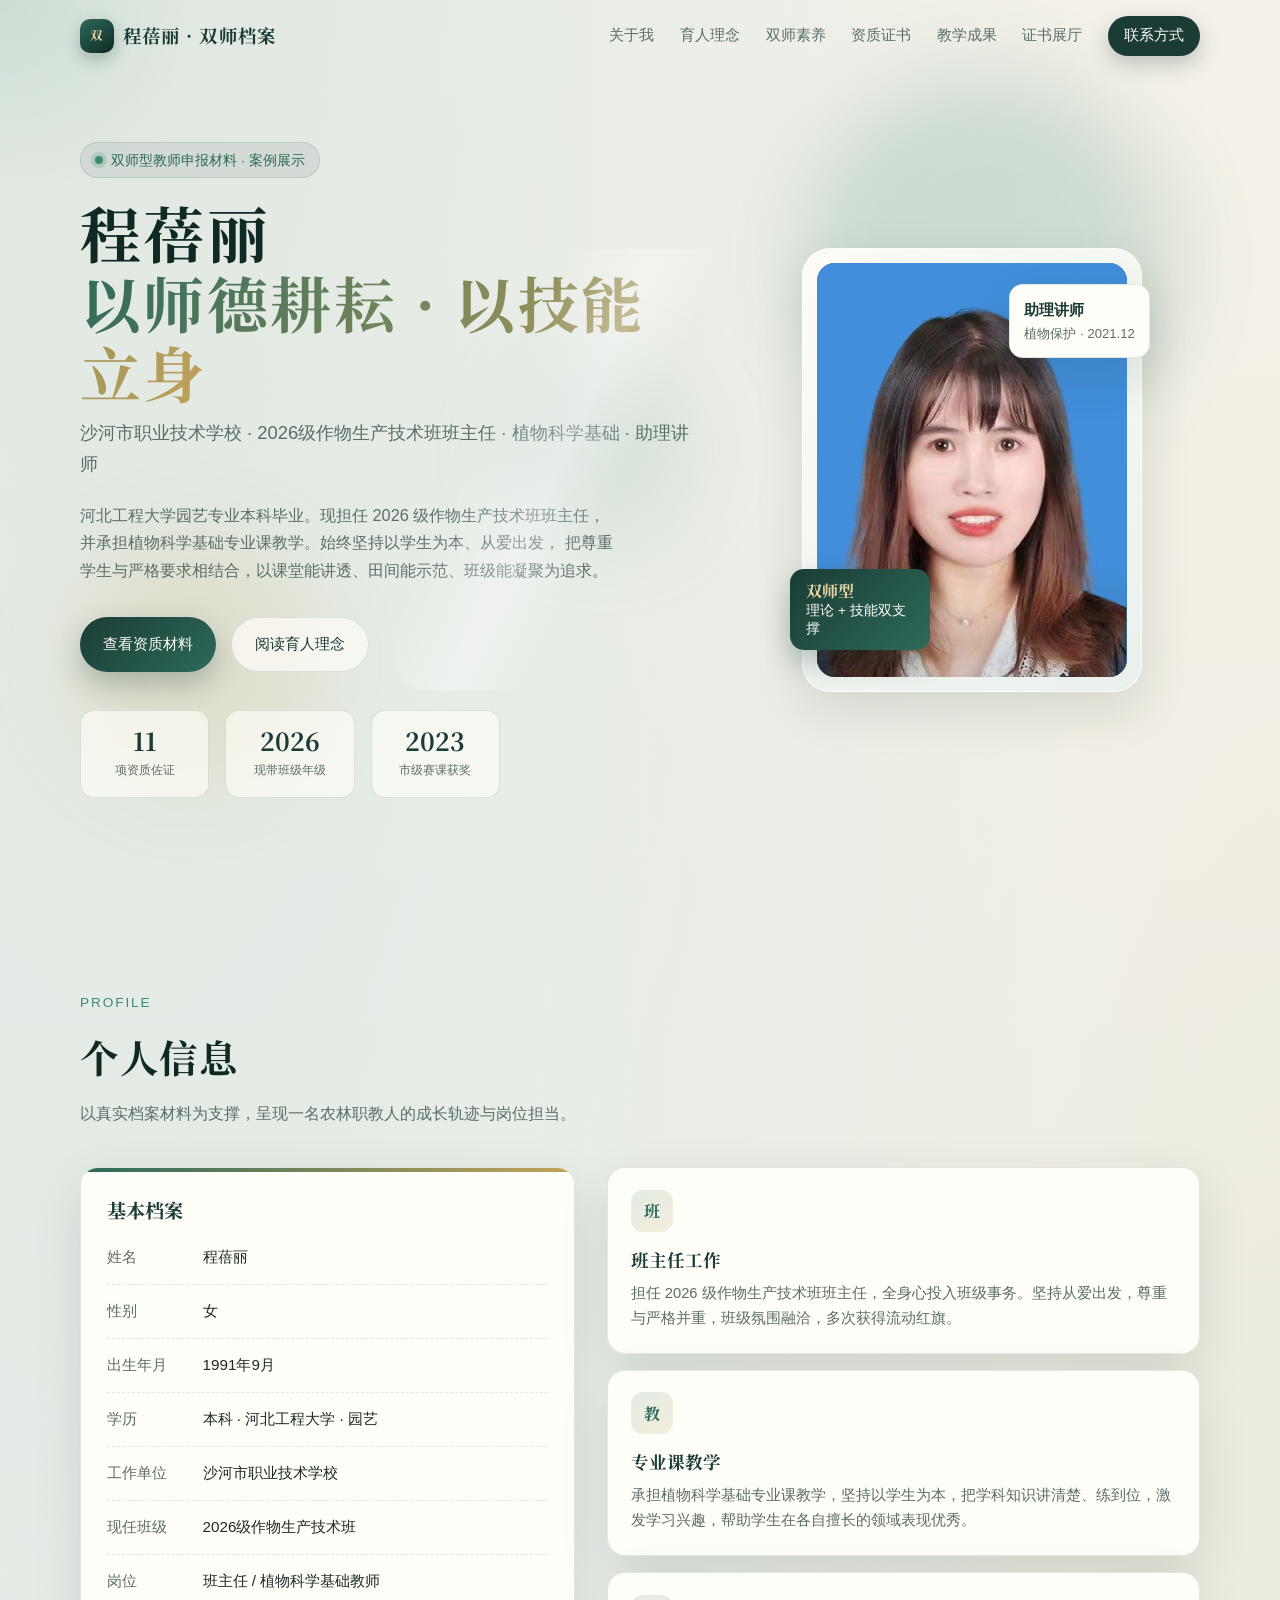
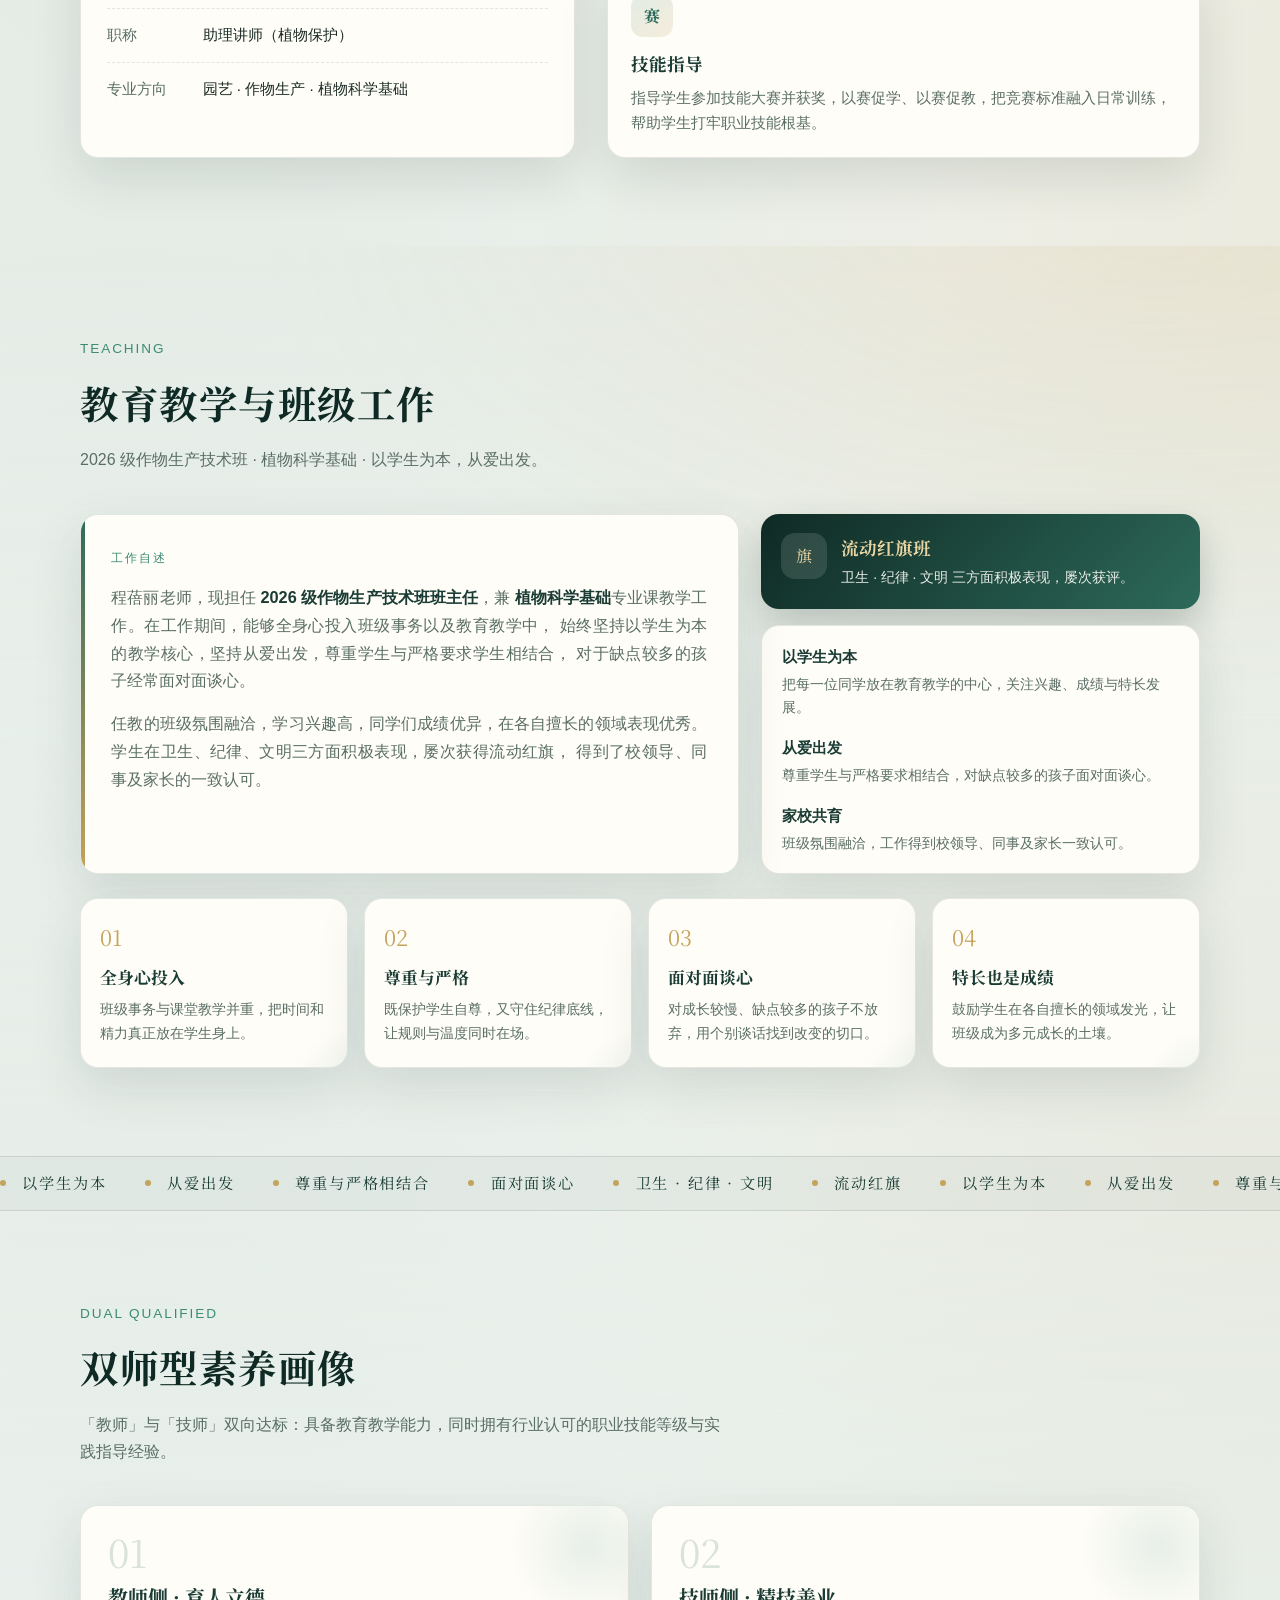
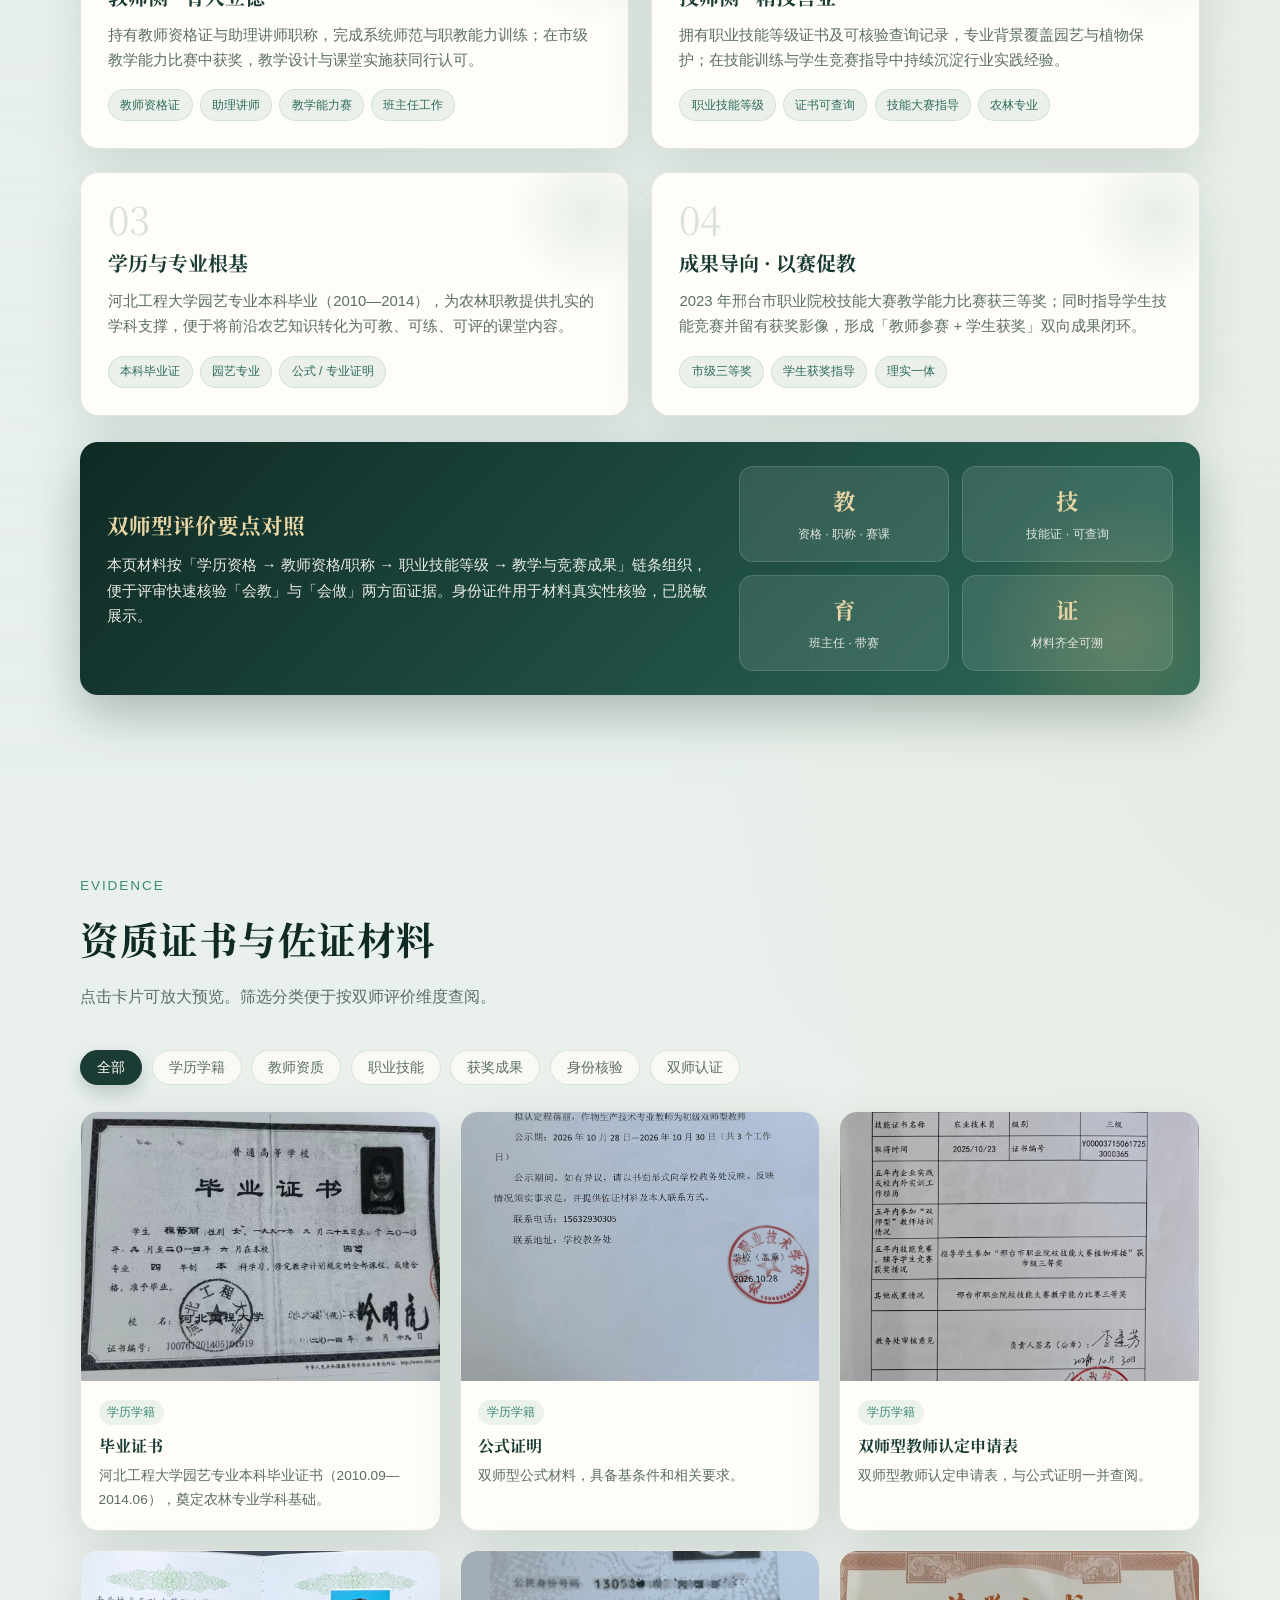
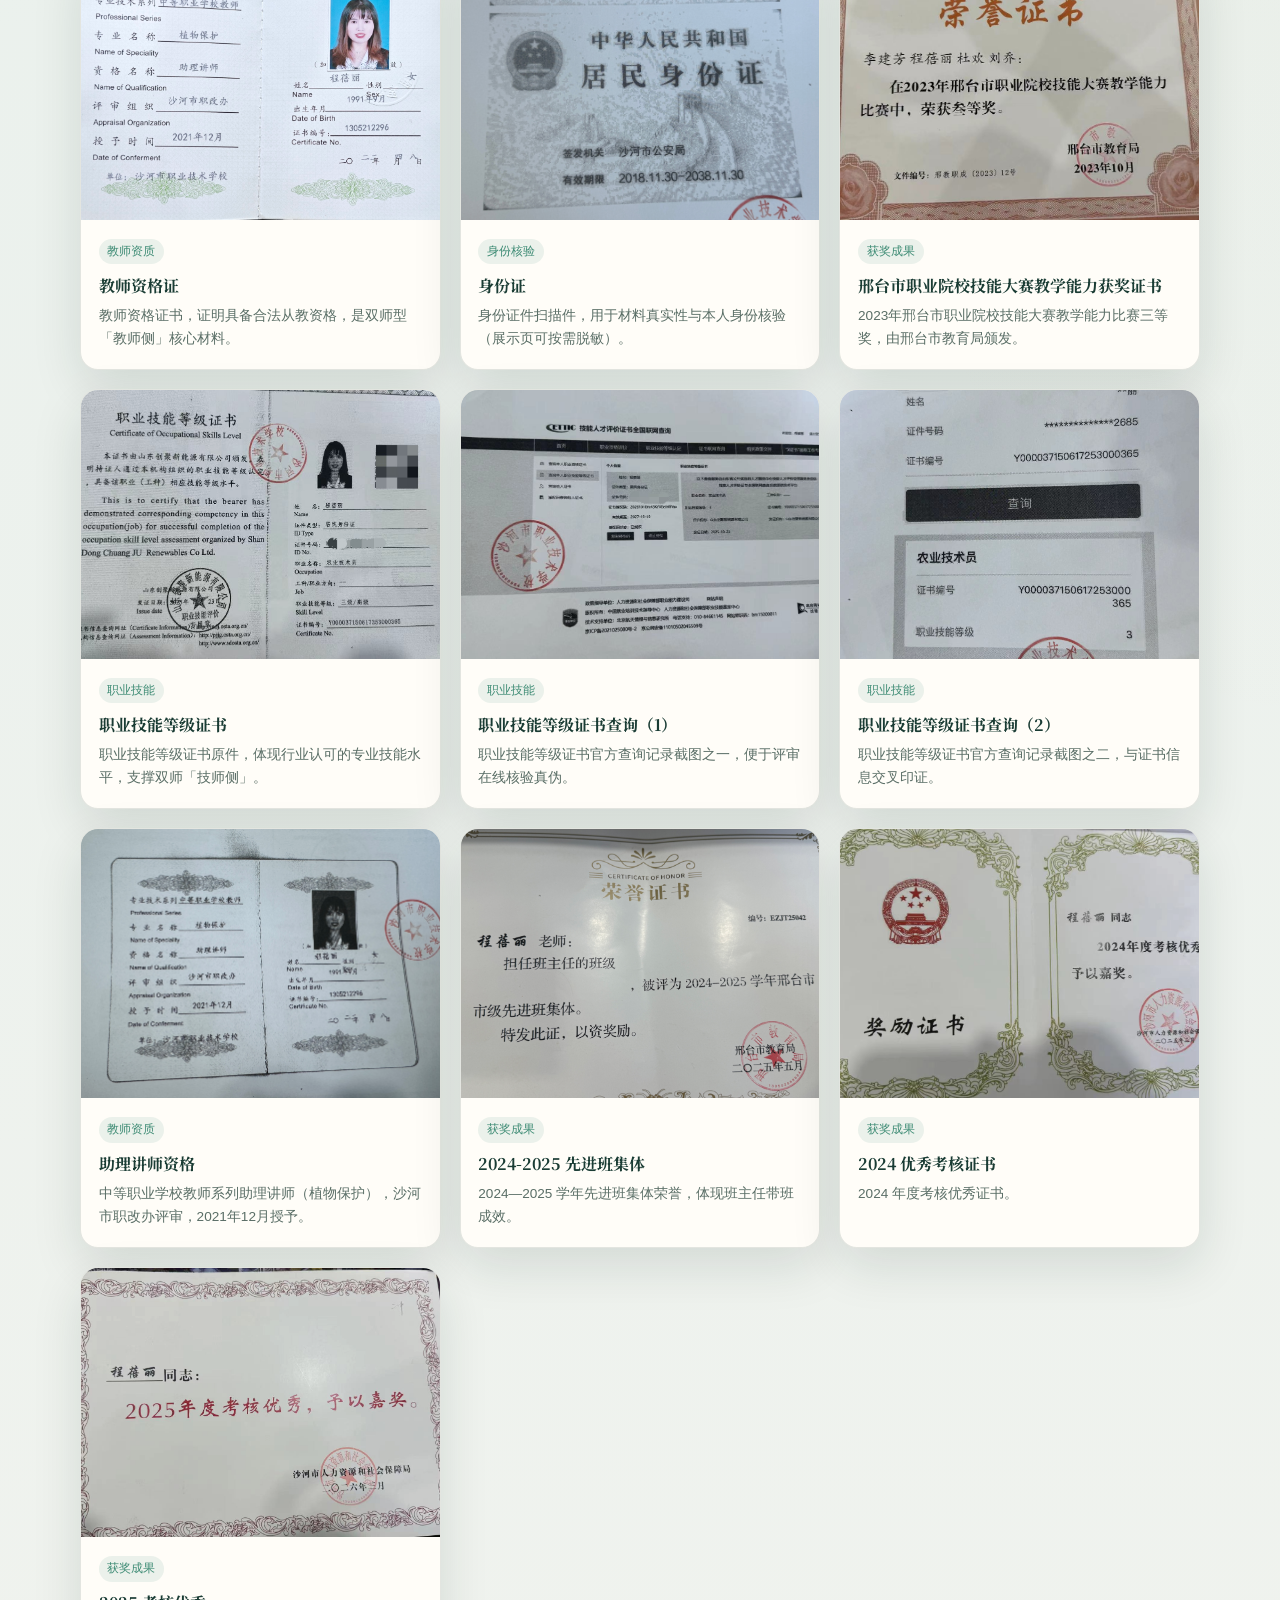
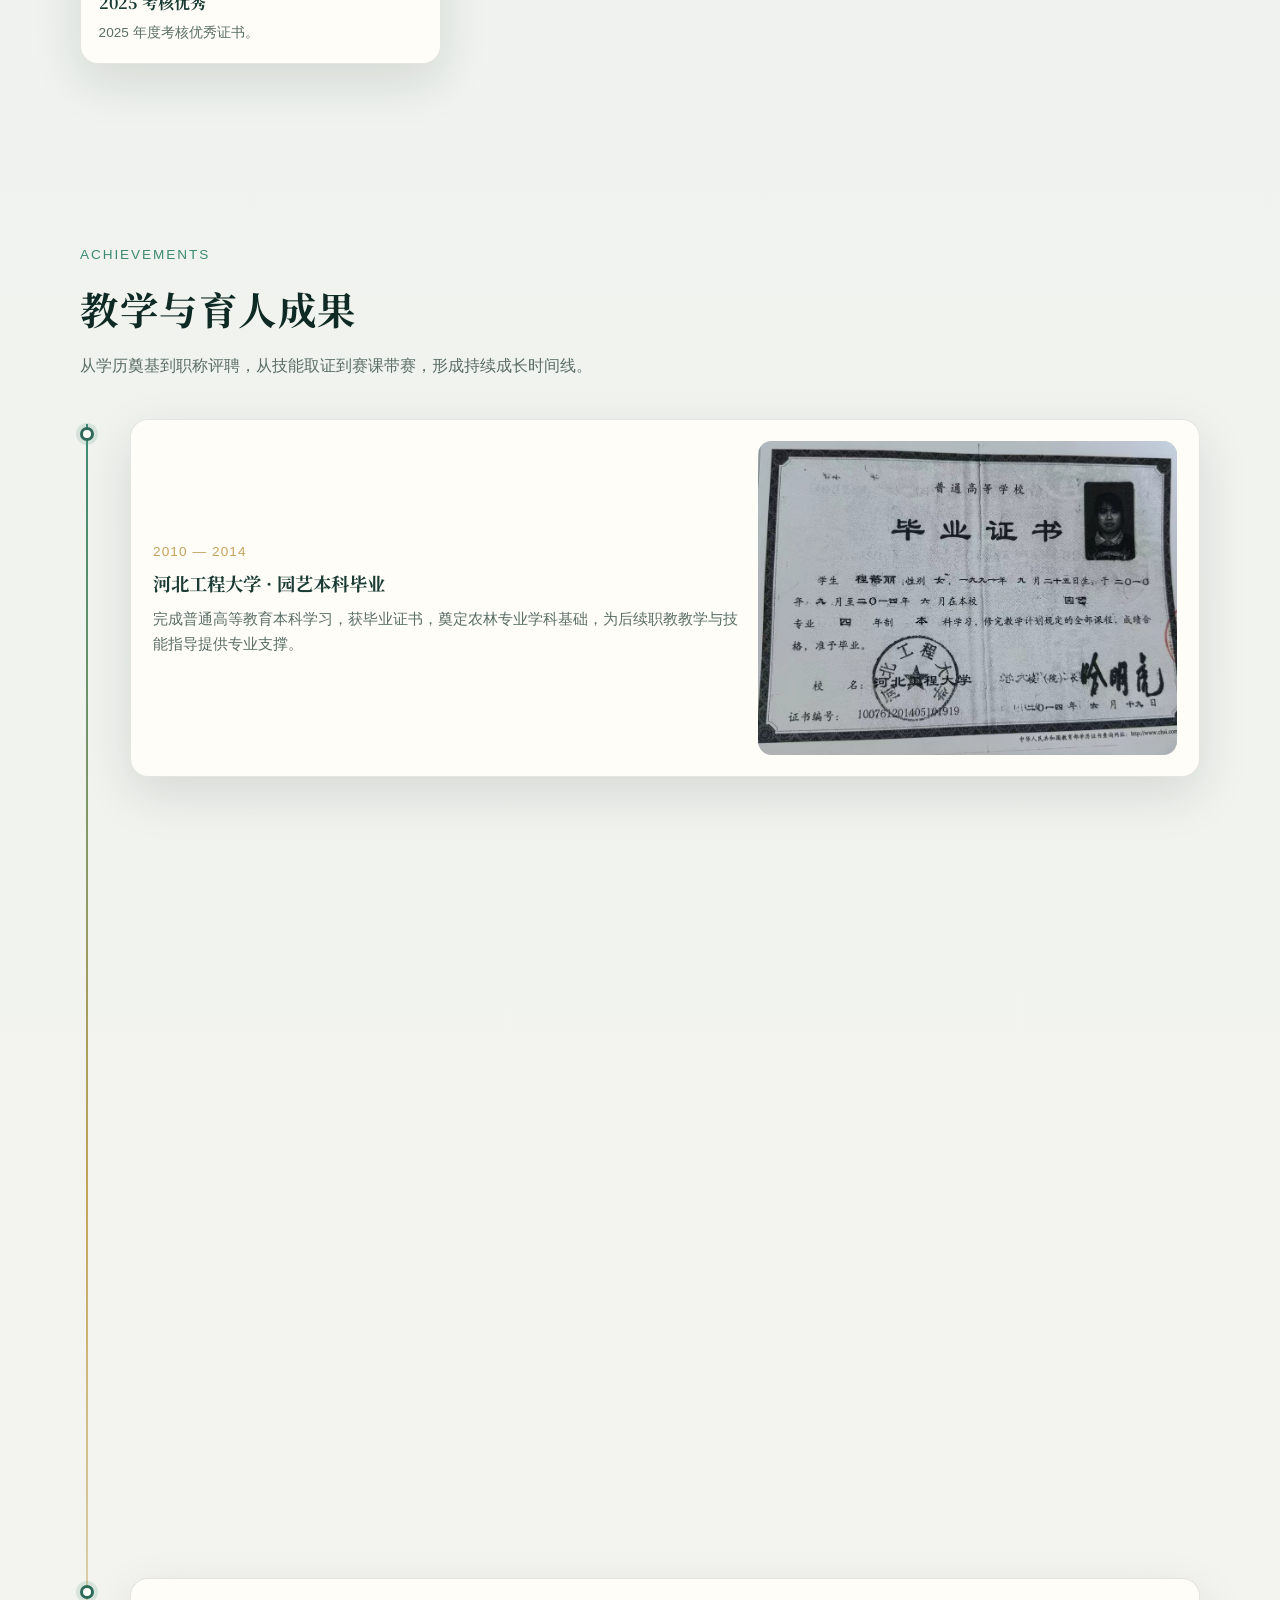
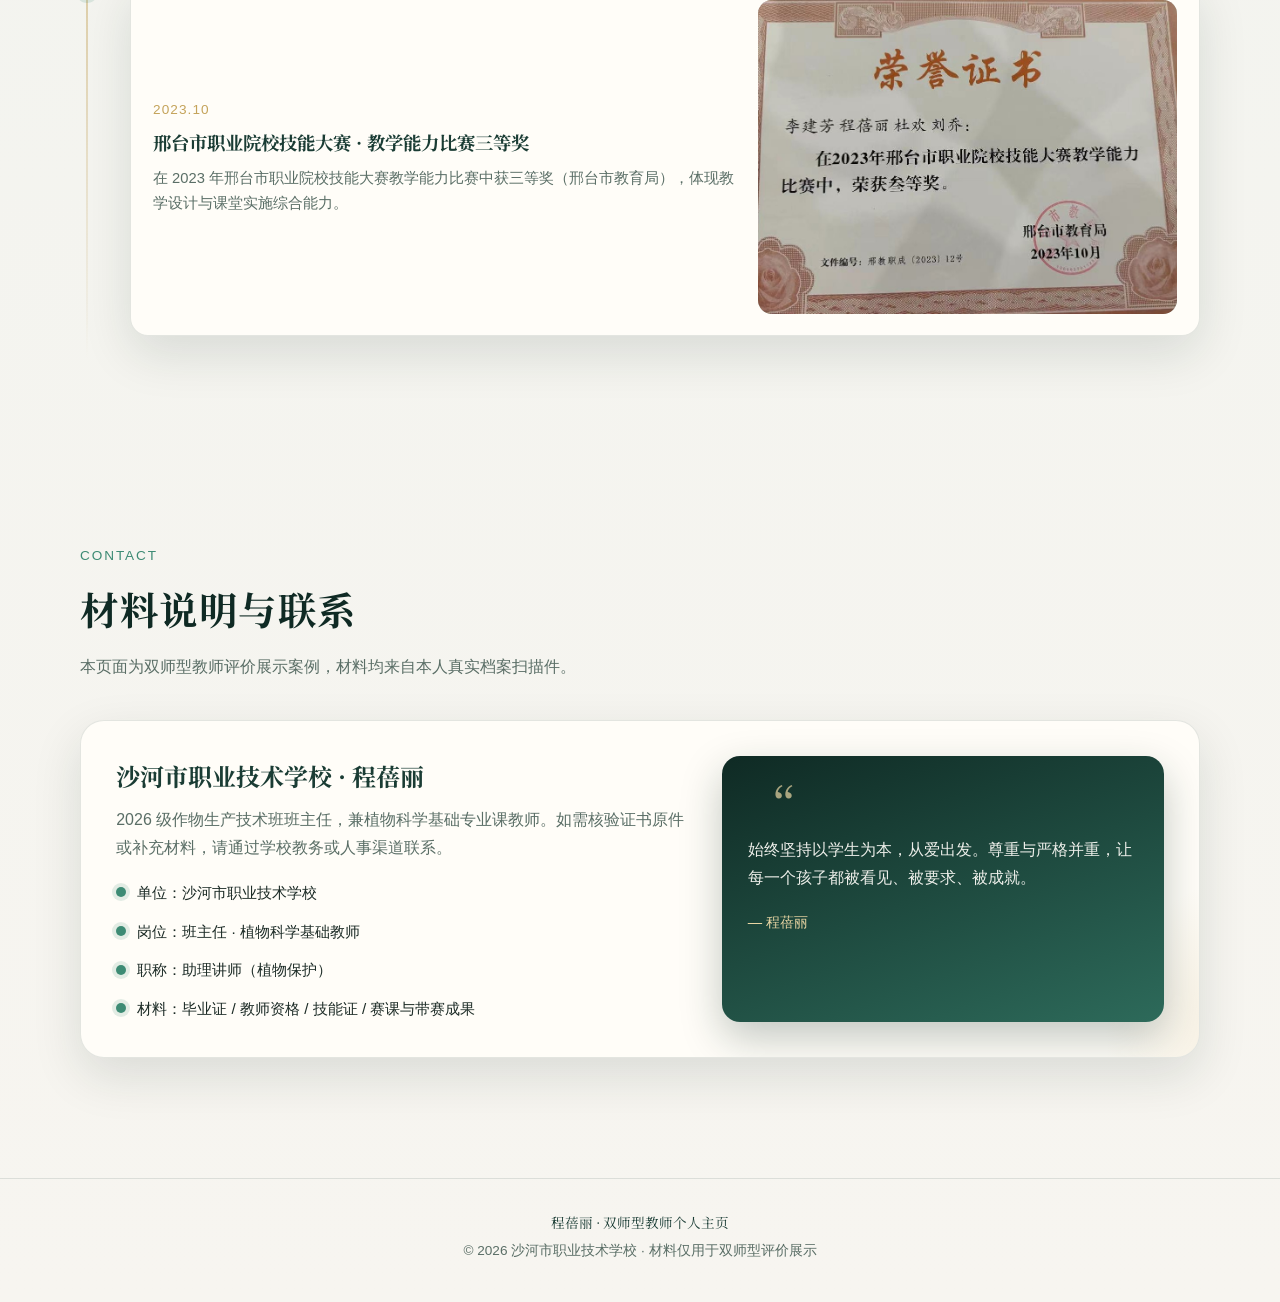
==== shuangshi/index.html @ 425ca791 "Add files via upload" ====
<!DOCTYPE html>
<html lang="zh-CN">
<head>
  <meta charset="utf-8">
  <meta name="viewport" content="width=device-width, initial-scale=1">
  <meta name="description" content="程蓓丽 · 双师型教师个人主页｜2026级作物生产技术班班主任 · 植物科学基础专业课教师">
  <title>程蓓丽 · 双师型教师个人主页</title>
  <link rel="preconnect" href="https://fonts.googleapis.com">
  <link rel="preconnect" href="https://fonts.gstatic.com" crossorigin>
  <link href="https://fonts.googleapis.com/css2?family=Noto+Serif+SC:wght@500;700&display=swap" rel="stylesheet">
  <link rel="stylesheet" href="css/style.css">
</head>
<body>
  <div class="scroll-progress" id="scrollProgress"></div>
  <div class="cursor-glow" id="cursorGlow" aria-hidden="true"></div>

  <!-- 导航 -->
  <header class="nav" id="nav">
    <div class="nav-inner">
      <a href="#top" class="logo">
        <span class="logo-mark">双</span>
        程蓓丽 · 双师档案
      </a>
      <nav class="nav-links" id="navLinks">
        <a href="#about">关于我</a>
        <a href="#teaching">育人理念</a>
        <a href="#dual">双师素养</a>
        <a href="#gallery">资质证书</a>
        <a href="#achievements">教学成果</a>
        <a href="pages/gallery.html">证书展厅</a>
        <a href="#contact" class="nav-cta">联系方式</a>
      </nav>
      <button class="nav-toggle" id="navToggle" aria-label="打开菜单">
        <span></span><span></span><span></span>
      </button>
    </div>
  </header>

  <main id="top">
    <!-- Hero -->
    <section class="hero">
      <div class="hero-bg" aria-hidden="true">
        <div class="hero-orb o1"></div>
        <div class="hero-orb o2"></div>
        <div class="hero-orb o3"></div>
      </div>
      <div class="container hero-grid">
        <div class="hero-copy reveal">
          <div class="hero-badge"><i></i> 双师型教师申报材料 · 案例展示</div>
          <h1>程蓓丽<br><span>以师德耕耘 · 以技能立身</span></h1>
          <p class="hero-role">沙河市职业技术学校 · 2026级作物生产技术班班主任 · 植物科学基础 · 助理讲师</p>
          <p class="hero-desc">
            河北工程大学园艺专业本科毕业。现担任 2026 级作物生产技术班班主任，
            并承担植物科学基础专业课教学。始终坚持以学生为本、从爱出发，
            把尊重学生与严格要求相结合，以课堂能讲透、田间能示范、班级能凝聚为追求。
          </p>
          <div class="hero-actions">
            <a class="btn btn-primary" href="#gallery">查看资质材料</a>
            <a class="btn btn-ghost" href="#teaching">阅读育人理念</a>
          </div>
          <div class="hero-stats">
            <div class="stat">
              <strong data-count="11">0</strong>
              <span>项资质佐证</span>
            </div>
            <div class="stat">
              <strong data-count="2026">0</strong>
              <span>现带班级年级</span>
            </div>
            <div class="stat">
              <strong data-count="2023">0</strong>
              <span>市级赛课获奖</span>
            </div>
          </div>
        </div>

        <div class="portrait-card reveal reveal-delay-2">
          <div class="portrait-frame" id="portraitFrame">
            <div class="portrait-shine"></div>
            <div class="portrait-photo">
              <img src="image/image_11.jpg" alt="程蓓丽证件照">
            </div>
          </div>
          <div class="portrait-tag">
            <strong>双师型</strong>
            理论 + 技能双支撑
          </div>
          <div class="portrait-meta">
            <b>助理讲师</b>
            植物保护 · 2021.12
          </div>
        </div>
      </div>
    </section>

    <!-- 关于我 -->
    <section class="section" id="about">
      <div class="container">
        <div class="section-head reveal">
          <span class="section-kicker">PROFILE</span>
          <h2>个人信息</h2>
          <p>以真实档案材料为支撑，呈现一名农林职教人的成长轨迹与岗位担当。</p>
        </div>
        <div class="about-grid">
          <aside class="info-panel reveal">
            <h3>基本档案</h3>
            <ul class="info-list">
              <li><span class="label">姓名</span><span class="value">程蓓丽</span></li>
              <li><span class="label">性别</span><span class="value">女</span></li>
              <li><span class="label">出生年月</span><span class="value">1991年9月</span></li>
              <li><span class="label">学历</span><span class="value">本科 · 河北工程大学 · 园艺</span></li>
              <li><span class="label">工作单位</span><span class="value">沙河市职业技术学校</span></li>
              <li><span class="label">现任班级</span><span class="value">2026级作物生产技术班</span></li>
              <li><span class="label">岗位</span><span class="value">班主任 / 植物科学基础教师</span></li>
              <li><span class="label">职称</span><span class="value">助理讲师（植物保护）</span></li>
              <li><span class="label">专业方向</span><span class="value">园艺 · 作物生产 · 植物科学基础</span></li>
            </ul>
          </aside>
          <div class="about-cards">
            <article class="about-card reveal reveal-delay-1">
              <div class="icon">班</div>
              <h4>班主任工作</h4>
              <p>担任 2026 级作物生产技术班班主任，全身心投入班级事务。坚持从爱出发，尊重与严格并重，班级氛围融洽，多次获得流动红旗。</p>
            </article>
            <article class="about-card reveal reveal-delay-2">
              <div class="icon">教</div>
              <h4>专业课教学</h4>
              <p>承担植物科学基础专业课教学，坚持以学生为本，把学科知识讲清楚、练到位，激发学习兴趣，帮助学生在各自擅长的领域表现优秀。</p>
            </article>
            <article class="about-card reveal reveal-delay-3">
              <div class="icon">赛</div>
              <h4>技能指导</h4>
              <p>指导学生参加技能大赛并获奖，以赛促学、以赛促教，把竞赛标准融入日常训练，帮助学生打牢职业技能根基。</p>
            </article>
          </div>
        </div>
      </div>
    </section>

    <!-- 育人理念 -->
    <section class="section teaching-section" id="teaching">
      <div class="container">
        <div class="section-head reveal">
          <span class="section-kicker">TEACHING</span>
          <h2>教育教学与班级工作</h2>
          <p>2026 级作物生产技术班 · 植物科学基础 · 以学生为本，从爱出发。</p>
        </div>

        <div class="teaching-layout reveal">
          <article class="teaching-essay">
            <div class="teaching-essay-label">工作自述</div>
            <p>
              程蓓丽老师，现担任 <strong>2026 级作物生产技术班班主任</strong>，兼
              <strong>植物科学基础</strong>专业课教学工作。在工作期间，能够全身心投入班级事务以及教育教学中，
              始终坚持以学生为本的教学核心，坚持从爱出发，尊重学生与严格要求学生相结合，
              对于缺点较多的孩子经常面对面谈心。
            </p>
            <p>
              任教的班级氛围融洽，学习兴趣高，同学们成绩优异，在各自擅长的领域表现优秀。
              学生在卫生、纪律、文明三方面积极表现，屡次获得流动红旗，
              得到了校领导、同事及家长的一致认可。
            </p>
          </article>
          <aside class="teaching-side">
            <div class="teaching-flag">
              <span class="flag-mark">旗</span>
              <div>
                <strong>流动红旗班</strong>
                <p>卫生 · 纪律 · 文明 三方面积极表现，屡次获评。</p>
              </div>
            </div>
            <ul class="teaching-points">
              <li>
                <b>以学生为本</b>
                <span>把每一位同学放在教育教学的中心，关注兴趣、成绩与特长发展。</span>
              </li>
              <li>
                <b>从爱出发</b>
                <span>尊重学生与严格要求相结合，对缺点较多的孩子面对面谈心。</span>
              </li>
              <li>
                <b>家校共育</b>
                <span>班级氛围融洽，工作得到校领导、同事及家长一致认可。</span>
              </li>
            </ul>
          </aside>
        </div>

        <div class="principle-grid">
          <article class="principle-card reveal">
            <div class="principle-num">01</div>
            <h3>全身心投入</h3>
            <p>班级事务与课堂教学并重，把时间和精力真正放在学生身上。</p>
          </article>
          <article class="principle-card reveal reveal-delay-1">
            <div class="principle-num">02</div>
            <h3>尊重与严格</h3>
            <p>既保护学生自尊，又守住纪律底线，让规则与温度同时在场。</p>
          </article>
          <article class="principle-card reveal reveal-delay-2">
            <div class="principle-num">03</div>
            <h3>面对面谈心</h3>
            <p>对成长较慢、缺点较多的孩子不放弃，用个别谈话找到改变的切口。</p>
          </article>
          <article class="principle-card reveal reveal-delay-3">
            <div class="principle-num">04</div>
            <h3>特长也是成绩</h3>
            <p>鼓励学生在各自擅长的领域发光，让班级成为多元成长的土壤。</p>
          </article>
        </div>
      </div>
    </section>

    <div class="motto-strip" aria-hidden="true">
      <div class="motto-track">
        <span>以学生为本</span><span>从爱出发</span><span>尊重与严格相结合</span><span>面对面谈心</span><span>卫生 · 纪律 · 文明</span><span>流动红旗</span>
        <span>以学生为本</span><span>从爱出发</span><span>尊重与严格相结合</span><span>面对面谈心</span><span>卫生 · 纪律 · 文明</span><span>流动红旗</span>
      </div>
    </div>

    <!-- 双师素养 -->
    <section class="section dual-section" id="dual">
      <div class="container">
        <div class="section-head reveal">
          <span class="section-kicker">DUAL QUALIFIED</span>
          <h2>双师型素养画像</h2>
          <p>「教师」与「技师」双向达标：具备教育教学能力，同时拥有行业认可的职业技能等级与实践指导经验。</p>
        </div>
        <div class="dual-grid">
          <article class="dual-card reveal">
            <div class="num">01</div>
            <h3>教师侧 · 育人立德</h3>
            <p>持有教师资格证与助理讲师职称，完成系统师范与职教能力训练；在市级教学能力比赛中获奖，教学设计与课堂实施获同行认可。</p>
            <div class="chip-row">
              <span class="chip">教师资格证</span>
              <span class="chip">助理讲师</span>
              <span class="chip">教学能力赛</span>
              <span class="chip">班主任工作</span>
            </div>
          </article>
          <article class="dual-card reveal reveal-delay-1">
            <div class="num">02</div>
            <h3>技师侧 · 精技善业</h3>
            <p>拥有职业技能等级证书及可核验查询记录，专业背景覆盖园艺与植物保护；在技能训练与学生竞赛指导中持续沉淀行业实践经验。</p>
            <div class="chip-row">
              <span class="chip">职业技能等级</span>
              <span class="chip">证书可查询</span>
              <span class="chip">技能大赛指导</span>
              <span class="chip">农林专业</span>
            </div>
          </article>
          <article class="dual-card reveal reveal-delay-2">
            <div class="num">03</div>
            <h3>学历与专业根基</h3>
            <p>河北工程大学园艺专业本科毕业（2010—2014），为农林职教提供扎实的学科支撑，便于将前沿农艺知识转化为可教、可练、可评的课堂内容。</p>
            <div class="chip-row">
              <span class="chip">本科毕业证</span>
              <span class="chip">园艺专业</span>
              <span class="chip">公式 / 专业证明</span>
            </div>
          </article>
          <article class="dual-card reveal reveal-delay-3">
            <div class="num">04</div>
            <h3>成果导向 · 以赛促教</h3>
            <p>2023 年邢台市职业院校技能大赛教学能力比赛获三等奖；同时指导学生技能竞赛并留有获奖影像，形成「教师参赛 + 学生获奖」双向成果闭环。</p>
            <div class="chip-row">
              <span class="chip">市级三等奖</span>
              <span class="chip">学生获奖指导</span>
              <span class="chip">理实一体</span>
            </div>
          </article>
        </div>

        <div class="dual-highlight reveal">
          <div>
            <h3>双师型评价要点对照</h3>
            <p>
              本页材料按「学历资格 → 教师资格/职称 → 职业技能等级 → 教学与竞赛成果」链条组织，
              便于评审快速核验「会教」与「会做」两方面证据。身份证件用于材料真实性核验，已脱敏展示。
            </p>
          </div>
          <div class="dual-metrics">
            <div class="metric"><strong>教</strong><span>资格 · 职称 · 赛课</span></div>
            <div class="metric"><strong>技</strong><span>技能证 · 可查询</span></div>
            <div class="metric"><strong>育</strong><span>班主任 · 带赛</span></div>
            <div class="metric"><strong>证</strong><span>材料齐全可溯</span></div>
          </div>
        </div>
      </div>
    </section>
	 
    <!-- 证书画廊 -->
    <section class="section" id="gallery">
      <div class="container">
        <div class="section-head reveal">
          <span class="section-kicker">EVIDENCE</span>
          <h2>资质证书与佐证材料</h2>
          <p>点击卡片可放大预览。筛选分类便于按双师评价维度查阅。</p>
        </div>
        <div class="gallery-toolbar reveal">
          <button class="filter-btn active" data-filter="all">全部</button>
          <button class="filter-btn" data-filter="edu">学历学籍</button>
          <button class="filter-btn" data-filter="teach">教师资质</button>
          <button class="filter-btn" data-filter="skill">职业技能</button>
          <button class="filter-btn" data-filter="award">获奖成果</button>
          <button class="filter-btn" data-filter="id">身份核验</button>
         <button class="filter-btn" data-filter="photo">双师认证</button>
        </div>
        <div class="gallery-grid" id="galleryGrid">
          <!-- 由 JS 渲染，也可静态兜底 -->
        </div>
      </div>
    </section>

    <!-- 教学成果 -->
    <section class="section" id="achievements">
      <div class="container">
        <div class="section-head reveal">
          <span class="section-kicker">ACHIEVEMENTS</span>
          <h2>教学与育人成果</h2>
          <p>从学历奠基到职称评聘，从技能取证到赛课带赛，形成持续成长时间线。</p>
        </div>
        <div class="timeline">
          <div class="timeline-item reveal">
            <div class="timeline-card">
              <div>
                <div class="year">2010 — 2014</div>
                <h3>河北工程大学 · 园艺本科毕业</h3>
                <p>完成普通高等教育本科学习，获毕业证书，奠定农林专业学科基础，为后续职教教学与技能指导提供专业支撑。</p>
              </div>
              <div class="timeline-media">
                <img src="image/image_1.jpg" alt="毕业证书" loading="lazy">
              </div>
            </div>
          </div>
          <div class="timeline-item reveal">
            <div class="timeline-card">
              <div>
                <div class="year">2021.12 / 2022.04</div>
                <h3>评聘助理讲师 · 植物保护</h3>
                <p>经沙河市职改办评审，取得中等职业学校教师系列助理讲师资格，专业名称为植物保护，服务于农林相关专业教学。</p>
              </div>
              <div class="timeline-media">
                <img src="image/image_10.jpg" alt="助理讲师资格" loading="lazy">
              </div>
            </div>
          </div>
          <div class="timeline-item reveal">
            <div class="timeline-card">
              <div>
                <div class="year">职业技能</div>
                <h3>职业技能等级证书及查询核验</h3>
                <p>取得职业技能等级证书，并保留官方查询截图，保证证书真实性可追溯，满足双师型「技能侧」评价要求。</p>
              </div>
              <div class="timeline-media">
                <img src="image/image_6.jpg" alt="职业技能等级证书" loading="lazy">
              </div>
            </div>
          </div>
          <div class="timeline-item reveal">
            <div class="timeline-card">
              <div>
                <div class="year">2023.10</div>
                <h3>邢台市职业院校技能大赛 · 教学能力比赛三等奖</h3>
                <p>在 2023 年邢台市职业院校技能大赛教学能力比赛中获三等奖（邢台市教育局），体现教学设计与课堂实施综合能力。</p>
              </div>
              <div class="timeline-media">
                <img src="image/image_5.jpg" alt="教学能力获奖证书" loading="lazy">
              </div>
            </div>
          </div>
<!--          <div class="timeline-item reveal">
            <div class="timeline-card">
              <div>
                <div class="year">育人实践</div>
                <h3>指导学生技能大赛获奖</h3>
                <p>深入一线指导学生备赛参赛，帮助学生斩获荣誉证书，实现「教师会教、学生能赛」的职教育人目标。</p>
              </div>
              <div class="timeline-media">
                <img src="image/image_9.jpg" alt="指导学生技能大赛获奖照片" loading="lazy">
              </div>
            </div>
          </div> -->
          <!-- <div class="timeline-item reveal">
            <div class="timeline-card">
              <div>
                <div class="year">2026 级 · 当前</div>
                <h3>作物生产技术班班主任 · 植物科学基础</h3>
                <p>全身心投入班级事务与专业课教学，以学生为本、从爱出发。班级氛围融洽、成绩优异，卫生、纪律、文明屡获流动红旗，获校领导、同事及家长认可。</p>
              </div>
              <div class="timeline-media">
                <img src="image/image_11.jpg" alt="程蓓丽证件照" loading="lazy">
              </div>
            </div>
          </div> -->
        </div>
      </div>
    </section>

    <!-- 联系 -->
    <section class="section" id="contact">
      <div class="container">
        <div class="section-head reveal">
          <span class="section-kicker">CONTACT</span>
          <h2>材料说明与联系</h2>
          <p>本页面为双师型教师评价展示案例，材料均来自本人真实档案扫描件。</p>
        </div>
        <div class="contact-box reveal">
          <div>
            <h3>沙河市职业技术学校 · 程蓓丽</h3>
            <p>2026 级作物生产技术班班主任，兼植物科学基础专业课教师。如需核验证书原件或补充材料，请通过学校教务或人事渠道联系。</p>
            <ul class="contact-points">
              <li><span class="dot"></span><span>单位：沙河市职业技术学校</span></li>
              <li><span class="dot"></span><span>岗位：班主任 · 植物科学基础教师</span></li>
              <li><span class="dot"></span><span>职称：助理讲师（植物保护）</span></li>
              <li><span class="dot"></span><span>材料：毕业证 / 教师资格 / 技能证 / 赛课与带赛成果</span></li>
<!--              <li><span class="dot"></span><span>联系方式：<a href="tel:18731900556">18731900556</a></span></li> -->
            </ul>
          </div>
          <blockquote class="quote-card">
            <div class="mark">“</div>
            <p>始终坚持以学生为本，从爱出发。尊重与严格并重，让每一个孩子都被看见、被要求、被成就。</p>
            <cite>— 程蓓丽</cite>
          </blockquote>
        </div>
      </div>
    </section>
  </main>

  <footer class="footer">
    <div class="container">
      <div class="brand">程蓓丽 · 双师型教师个人主页</div>
      <p>© <span id="year"></span> 沙河市职业技术学校 · 材料仅用于双师型评价展示</p>
    </div>
  </footer>

  <!-- Lightbox -->
  <div class="lightbox" id="lightbox" role="dialog" aria-modal="true" aria-label="证书预览">
    <button class="lightbox-close" id="lightboxClose" aria-label="关闭">×</button>
    <button class="lightbox-nav lightbox-prev" id="lightboxPrev" aria-label="上一张">‹</button>
    <button class="lightbox-nav lightbox-next" id="lightboxNext" aria-label="下一张">›</button>
    <div class="lightbox-inner">
      <div class="lightbox-img">
        <img id="lightboxImage" src="" alt="">
      </div>
      <div class="lightbox-info">
        <span class="tag" id="lightboxTag"></span>
        <h3 id="lightboxTitle"></h3>
        <p id="lightboxDesc"></p>
      </div>
    </div>
  </div>

  <button class="back-top" id="backTop" aria-label="返回顶部">↑</button>

  <script src="js/main.js"></script>
</body>
</html>
---- shuangshi/css/style.css ----
/* ========== 程蓓丽 · 双师型教师个人主页 ========== */
:root {
  --forest: #1a3c34;
  --forest-deep: #0f2a24;
  --moss: #2d6a5a;
  --leaf: #3d8b74;
  --sage: #a8c5b8;
  --mist: #e8f0ec;
  --ivory: #f7f5f0;
  --paper: #fffdf8;
  --gold: #c4a35a;
  --gold-soft: #e8d5a3;
  --ink: #1c2b26;
  --muted: #5a6e66;
  --line: rgba(26, 60, 52, 0.12);
  --shadow: 0 18px 50px rgba(15, 42, 36, 0.12);
  --shadow-hover: 0 28px 60px rgba(15, 42, 36, 0.2);
  --radius: 18px;
  --nav-h: 72px;
  --font-display: "Noto Serif SC", "Songti SC", "SimSun", serif;
  --font-body: "PingFang SC", "Microsoft YaHei", "Noto Sans SC", sans-serif;
}

*,
*::before,
*::after {
  box-sizing: border-box;
  margin: 0;
  padding: 0;
}

html {
  scroll-behavior: smooth;
  scroll-padding-top: var(--nav-h);
}

body {
  font-family: var(--font-body);
  color: var(--ink);
  background:
    radial-gradient(ellipse 80% 50% at 10% -10%, rgba(61, 139, 116, 0.14), transparent),
    radial-gradient(ellipse 60% 40% at 100% 20%, rgba(196, 163, 90, 0.1), transparent),
    linear-gradient(180deg, var(--ivory) 0%, var(--mist) 40%, var(--ivory) 100%);
  line-height: 1.7;
  overflow-x: hidden;
  min-height: 100vh;
}

img {
  max-width: 100%;
  display: block;
}

a {
  color: inherit;
  text-decoration: none;
}

ul {
  list-style: none;
}

.container {
  width: min(1120px, 92%);
  margin: 0 auto;
}

/* ========== 光标光晕 ========== */
.cursor-glow {
  pointer-events: none;
  position: fixed;
  width: 420px;
  height: 420px;
  border-radius: 50%;
  background: radial-gradient(circle, rgba(61, 139, 116, 0.14), transparent 70%);
  transform: translate(-50%, -50%);
  z-index: 0;
  transition: opacity 0.3s;
  opacity: 0.9;
}

/* ========== 导航 ========== */
.nav {
  position: fixed;
  inset: 0 0 auto;
  height: var(--nav-h);
  z-index: 100;
  display: flex;
  align-items: center;
  transition: background 0.35s, box-shadow 0.35s, backdrop-filter 0.35s;
}

.nav.scrolled {
  background: rgba(247, 245, 240, 0.88);
  backdrop-filter: blur(14px);
  box-shadow: 0 1px 0 var(--line), 0 8px 30px rgba(15, 42, 36, 0.06);
}

.nav-inner {
  width: min(1120px, 92%);
  margin: 0 auto;
  display: flex;
  align-items: center;
  justify-content: space-between;
}

.logo {
  font-family: var(--font-display);
  font-size: 1.15rem;
  font-weight: 700;
  color: var(--forest);
  letter-spacing: 0.06em;
  display: flex;
  align-items: center;
  gap: 0.55rem;
}

.logo-mark {
  width: 34px;
  height: 34px;
  border-radius: 10px;
  background: linear-gradient(145deg, var(--moss), var(--forest-deep));
  color: var(--gold-soft);
  display: grid;
  place-items: center;
  font-size: 0.78rem;
  box-shadow: 0 6px 16px rgba(26, 60, 52, 0.28);
}

.nav-links {
  display: flex;
  gap: 1.6rem;
  align-items: center;
}

.nav-links a {
  font-size: 0.92rem;
  color: var(--muted);
  position: relative;
  transition: color 0.25s;
}

.nav-links a::after {
  content: "";
  position: absolute;
  left: 0;
  bottom: -4px;
  width: 0;
  height: 2px;
  background: linear-gradient(90deg, var(--leaf), var(--gold));
  transition: width 0.3s;
}

.nav-links a:hover,
.nav-links a.active {
  color: var(--forest);
}

.nav-links a:hover::after,
.nav-links a.active::after {
  width: 100%;
}

.nav-cta {
  padding: 0.45rem 1rem !important;
  border-radius: 999px;
  background: var(--forest);
  color: var(--paper) !important;
  box-shadow: 0 8px 20px rgba(26, 60, 52, 0.25);
}

.nav-cta::after {
  display: none !important;
}

.nav-toggle {
  display: none;
  width: 42px;
  height: 42px;
  border: 1px solid var(--line);
  border-radius: 10px;
  background: var(--paper);
  cursor: pointer;
  flex-direction: column;
  align-items: center;
  justify-content: center;
  gap: 5px;
}

.nav-toggle span {
  width: 18px;
  height: 2px;
  background: var(--forest);
  transition: 0.3s;
}

/* ========== Hero ========== */
.hero {
  position: relative;
  min-height: 100vh;
  display: flex;
  align-items: center;
  padding: calc(var(--nav-h) + 2rem) 0 4rem;
  overflow: hidden;
}

.hero-bg {
  position: absolute;
  inset: 0;
  z-index: -1;
}

.hero-orb {
  position: absolute;
  border-radius: 50%;
  filter: blur(40px);
  opacity: 0.55;
  animation: floatOrb 12s ease-in-out infinite;
}

.hero-orb.o1 {
  width: 380px;
  height: 380px;
  background: rgba(61, 139, 116, 0.35);
  top: 8%;
  right: 8%;
}

.hero-orb.o2 {
  width: 260px;
  height: 260px;
  background: rgba(196, 163, 90, 0.28);
  bottom: 12%;
  left: 5%;
  animation-delay: -4s;
}

.hero-orb.o3 {
  width: 180px;
  height: 180px;
  background: rgba(168, 197, 184, 0.5);
  top: 40%;
  left: 40%;
  animation-delay: -7s;
}

@keyframes floatOrb {
  0%, 100% { transform: translate(0, 0) scale(1); }
  50% { transform: translate(20px, -24px) scale(1.06); }
}

.hero-grid {
  display: grid;
  grid-template-columns: 1.15fr 0.85fr;
  gap: 3rem;
  align-items: center;
  position: relative;
  z-index: 1;
}

.hero-badge {
  display: inline-flex;
  align-items: center;
  gap: 0.5rem;
  padding: 0.35rem 0.9rem;
  border-radius: 999px;
  background: rgba(26, 60, 52, 0.08);
  border: 1px solid rgba(26, 60, 52, 0.12);
  color: var(--moss);
  font-size: 0.85rem;
  margin-bottom: 1.2rem;
  backdrop-filter: blur(6px);
}

.hero-badge i {
  width: 8px;
  height: 8px;
  border-radius: 50%;
  background: var(--leaf);
  box-shadow: 0 0 0 4px rgba(61, 139, 116, 0.2);
  animation: pulse 2s infinite;
}

@keyframes pulse {
  0%, 100% { box-shadow: 0 0 0 4px rgba(61, 139, 116, 0.2); }
  50% { box-shadow: 0 0 0 8px rgba(61, 139, 116, 0.05); }
}

.hero h1 {
  font-family: var(--font-display);
  font-size: clamp(2.6rem, 5vw, 3.8rem);
  line-height: 1.15;
  color: var(--forest-deep);
  letter-spacing: 0.04em;
  margin-bottom: 0.6rem;
}

.hero h1 span {
  background: linear-gradient(120deg, var(--moss), var(--gold));
  -webkit-background-clip: text;
  background-clip: text;
  color: transparent;
}

.hero-role {
  font-size: 1.15rem;
  color: var(--muted);
  margin-bottom: 1.4rem;
}

.hero-desc {
  max-width: 34rem;
  color: var(--muted);
  margin-bottom: 2rem;
  font-size: 1.02rem;
}

.hero-actions {
  display: flex;
  flex-wrap: wrap;
  gap: 0.9rem;
  margin-bottom: 2.4rem;
}

.btn {
  display: inline-flex;
  align-items: center;
  gap: 0.45rem;
  padding: 0.85rem 1.45rem;
  border-radius: 999px;
  font-size: 0.95rem;
  border: none;
  cursor: pointer;
  transition: transform 0.25s, box-shadow 0.25s, background 0.25s;
}

.btn-primary {
  background: linear-gradient(135deg, var(--forest), var(--moss));
  color: var(--paper);
  box-shadow: 0 12px 28px rgba(26, 60, 52, 0.28);
}

.btn-primary:hover {
  transform: translateY(-3px);
  box-shadow: 0 18px 36px rgba(26, 60, 52, 0.35);
}

.btn-ghost {
  background: rgba(255, 253, 248, 0.7);
  border: 1px solid var(--line);
  color: var(--forest);
  backdrop-filter: blur(8px);
}

.btn-ghost:hover {
  transform: translateY(-3px);
  box-shadow: var(--shadow);
}

.hero-stats {
  display: grid;
  grid-template-columns: repeat(3, minmax(0, 1fr));
  gap: 1rem;
  max-width: 420px;
}

.stat {
  padding: 0.9rem 0.7rem;
  border-radius: 14px;
  background: rgba(255, 253, 248, 0.65);
  border: 1px solid var(--line);
  backdrop-filter: blur(8px);
  text-align: center;
  transition: transform 0.3s, box-shadow 0.3s;
}

.stat:hover {
  transform: translateY(-4px);
  box-shadow: var(--shadow);
}

.stat strong {
  display: block;
  font-family: var(--font-display);
  font-size: 1.55rem;
  color: var(--forest);
  line-height: 1.2;
}

.stat span {
  font-size: 0.78rem;
  color: var(--muted);
}

/* 证件照卡 */
.portrait-card {
  position: relative;
  justify-self: center;
  width: min(340px, 100%);
}

.portrait-frame {
  position: relative;
  border-radius: 28px;
  padding: 14px;
  background:
    linear-gradient(145deg, rgba(255, 253, 248, 0.95), rgba(232, 240, 236, 0.9));
  box-shadow: var(--shadow);
  border: 1px solid rgba(255, 255, 255, 0.8);
  transform-style: preserve-3d;
  transition: transform 0.35s ease, box-shadow 0.35s;
}

.portrait-frame:hover {
  box-shadow: var(--shadow-hover);
}

.portrait-photo {
  aspect-ratio: 3 / 4;
  border-radius: 18px;
  background: #2a6cb4;
  position: relative;
  overflow: hidden;
  display: grid;
  place-items: center;
  color: var(--moss);
}

.portrait-photo img {
  width: 100%;
  height: 100%;
  object-fit: cover;
  object-position: center 18%;
}

.portrait-photo::before {
  content: "";
  position: absolute;
  inset: 0;
  z-index: 1;
  pointer-events: none;
  background: linear-gradient(180deg, transparent 72%, rgba(15, 42, 36, 0.16));
}

.portrait-placeholder {
  position: relative;
  z-index: 1;
  text-align: center;
  padding: 1rem;
}

.portrait-placeholder .avatar-icon {
  width: 88px;
  height: 88px;
  margin: 0 auto 1rem;
  border-radius: 50%;
  background: rgba(255, 253, 248, 0.55);
  border: 2px dashed rgba(45, 106, 90, 0.35);
  display: grid;
  place-items: center;
  font-size: 1.35rem;
  font-family: var(--font-display);
  color: var(--moss);
}

.portrait-placeholder p {
  font-size: 0.9rem;
  color: var(--muted);
}

.portrait-placeholder small {
  display: block;
  margin-top: 0.35rem;
  color: var(--sage);
  font-size: 0.75rem;
}

.portrait-shine {
  position: absolute;
  inset: 0;
  border-radius: 28px;
  z-index: 2;
  background: linear-gradient(
    115deg,
    transparent 30%,
    rgba(255, 255, 255, 0.35) 48%,
    transparent 62%
  );
  transform: translateX(-120%);
  pointer-events: none;
}

.portrait-frame:hover .portrait-shine {
  animation: shineSweep 1.1s ease;
}

@keyframes shineSweep {
  to { transform: translateX(120%); }
}

.portrait-tag {
  position: absolute;
  left: -12px;
  bottom: 42px;
  background: linear-gradient(135deg, var(--forest), var(--moss));
  color: var(--paper);
  padding: 0.7rem 1rem;
  border-radius: 14px;
  box-shadow: 0 12px 28px rgba(26, 60, 52, 0.3);
  font-size: 0.85rem;
  line-height: 1.35;
  max-width: 140px;
  animation: floatTag 4.5s ease-in-out infinite;
}

.portrait-tag strong {
  display: block;
  font-family: var(--font-display);
  font-size: 1rem;
  color: var(--gold-soft);
}

@keyframes floatTag {
  0%, 100% { transform: translateY(0); }
  50% { transform: translateY(-8px); }
}

.portrait-meta {
  position: absolute;
  right: -8px;
  top: 36px;
  background: var(--paper);
  border: 1px solid var(--line);
  border-radius: 14px;
  padding: 0.75rem 0.9rem;
  box-shadow: var(--shadow);
  font-size: 0.82rem;
  color: var(--muted);
  animation: floatTag 5s ease-in-out infinite reverse;
}

.portrait-meta b {
  color: var(--forest);
  display: block;
  font-size: 0.95rem;
}

/* ========== 通用区块 ========== */
.section {
  padding: 5.5rem 0;
  position: relative;
}

.section-head {
  margin-bottom: 2.5rem;
  max-width: 640px;
}

.section-kicker {
  display: inline-block;
  color: var(--leaf);
  font-size: 0.85rem;
  letter-spacing: 0.14em;
  text-transform: uppercase;
  margin-bottom: 0.6rem;
}

.section-head h2 {
  font-family: var(--font-display);
  font-size: clamp(1.8rem, 3vw, 2.4rem);
  color: var(--forest-deep);
  letter-spacing: 0.04em;
  margin-bottom: 0.7rem;
}

.section-head p {
  color: var(--muted);
}

.reveal {
  opacity: 0;
  transform: translateY(28px);
  transition: opacity 0.7s ease, transform 0.7s ease;
}

.reveal.visible {
  opacity: 1;
  transform: none;
}

.reveal-delay-1 { transition-delay: 0.1s; }
.reveal-delay-2 { transition-delay: 0.2s; }
.reveal-delay-3 { transition-delay: 0.3s; }
.reveal-delay-4 { transition-delay: 0.4s; }

/* ========== 关于我 ========== */
.about-grid {
  display: grid;
  grid-template-columns: 1fr 1.2fr;
  gap: 2rem;
}

.info-panel,
.about-card {
  background: var(--paper);
  border: 1px solid var(--line);
  border-radius: var(--radius);
  box-shadow: var(--shadow);
}

.info-panel {
  padding: 1.6rem;
  position: relative;
  overflow: hidden;
}

.info-panel::before {
  content: "";
  position: absolute;
  top: 0;
  left: 0;
  right: 0;
  height: 4px;
  background: linear-gradient(90deg, var(--moss), var(--gold));
}

.info-panel h3 {
  font-family: var(--font-display);
  font-size: 1.2rem;
  margin-bottom: 1.1rem;
  color: var(--forest);
}

.info-list {
  display: grid;
  gap: 0.85rem;
}

.info-list li {
  display: grid;
  grid-template-columns: 5.5rem 1fr;
  gap: 0.5rem;
  font-size: 0.95rem;
  padding-bottom: 0.85rem;
  border-bottom: 1px dashed var(--line);
}

.info-list li:last-child {
  border-bottom: none;
  padding-bottom: 0;
}

.info-list .label {
  color: var(--muted);
}

.info-list .value {
  color: var(--ink);
  font-weight: 500;
}

.about-cards {
  display: grid;
  gap: 1rem;
}

.about-card {
  padding: 1.35rem 1.45rem;
  transition: transform 0.3s, box-shadow 0.3s;
  position: relative;
  overflow: hidden;
}

.about-card:hover {
  transform: translateY(-5px);
  box-shadow: var(--shadow-hover);
}

.about-card .icon {
  width: 42px;
  height: 42px;
  border-radius: 12px;
  display: grid;
  place-items: center;
  background: linear-gradient(145deg, rgba(61, 139, 116, 0.15), rgba(196, 163, 90, 0.18));
  color: var(--moss);
  font-size: 1rem;
  font-family: var(--font-display);
  font-weight: 700;
  margin-bottom: 0.8rem;
}

.about-card h4 {
  font-family: var(--font-display);
  font-size: 1.1rem;
  color: var(--forest);
  margin-bottom: 0.4rem;
}

.about-card p {
  color: var(--muted);
  font-size: 0.92rem;
}

/* ========== 育人理念 ========== */
.teaching-section {
  background:
    radial-gradient(ellipse 70% 50% at 90% 0%, rgba(196, 163, 90, 0.1), transparent),
    linear-gradient(180deg, transparent, rgba(232, 240, 236, 0.55), transparent);
}

.teaching-layout {
  display: grid;
  grid-template-columns: 1.35fr 0.9fr;
  gap: 1.4rem;
  margin-bottom: 1.5rem;
}

.teaching-essay {
  background: var(--paper);
  border: 1px solid var(--line);
  border-radius: var(--radius);
  padding: 1.8rem 1.9rem;
  box-shadow: var(--shadow);
  position: relative;
  overflow: hidden;
}

.teaching-essay::before {
  content: "";
  position: absolute;
  left: 0;
  top: 0;
  bottom: 0;
  width: 4px;
  background: linear-gradient(180deg, var(--moss), var(--gold));
}

.teaching-essay-label {
  display: inline-block;
  font-size: 0.78rem;
  letter-spacing: 0.16em;
  color: var(--leaf);
  margin-bottom: 0.9rem;
}

.teaching-essay p {
  color: var(--muted);
  margin-bottom: 0.95rem;
  font-size: 1.02rem;
  text-align: justify;
}

.teaching-essay p:last-child {
  margin-bottom: 0;
}

.teaching-essay strong {
  color: var(--forest);
  font-weight: 600;
}

.teaching-side {
  display: grid;
  gap: 1rem;
}

.teaching-flag {
  display: flex;
  gap: 0.9rem;
  align-items: flex-start;
  padding: 1.2rem 1.25rem;
  border-radius: var(--radius);
  background: linear-gradient(135deg, var(--forest-deep), var(--moss));
  color: var(--paper);
  box-shadow: 0 16px 36px rgba(15, 42, 36, 0.22);
}

.flag-mark {
  width: 46px;
  height: 46px;
  border-radius: 14px;
  background: rgba(255, 255, 255, 0.12);
  display: grid;
  place-items: center;
  font-family: var(--font-display);
  color: var(--gold-soft);
  flex-shrink: 0;
}

.teaching-flag strong {
  display: block;
  font-family: var(--font-display);
  font-size: 1.1rem;
  color: var(--gold-soft);
  margin-bottom: 0.2rem;
}

.teaching-flag p {
  font-size: 0.86rem;
  opacity: 0.9;
}

.teaching-points {
  background: var(--paper);
  border: 1px solid var(--line);
  border-radius: var(--radius);
  padding: 1.15rem 1.25rem;
  box-shadow: var(--shadow);
  display: grid;
  gap: 0.95rem;
}

.teaching-points li {
  display: grid;
  gap: 0.2rem;
}

.teaching-points b {
  color: var(--forest);
  font-size: 0.95rem;
}

.teaching-points span {
  color: var(--muted);
  font-size: 0.86rem;
}

.principle-grid {
  display: grid;
  grid-template-columns: repeat(4, 1fr);
  gap: 1rem;
}

.principle-card {
  background: var(--paper);
  border: 1px solid var(--line);
  border-radius: var(--radius);
  padding: 1.25rem 1.2rem 1.35rem;
  box-shadow: var(--shadow);
  transition: transform 0.3s, box-shadow 0.3s;
  position: relative;
  overflow: hidden;
}

.principle-card::after {
  content: "";
  position: absolute;
  inset: auto -30% -60% auto;
  width: 140px;
  height: 140px;
  border-radius: 50%;
  background: radial-gradient(circle, rgba(61, 139, 116, 0.12), transparent 70%);
}

.principle-card:hover {
  transform: translateY(-6px);
  box-shadow: var(--shadow-hover);
}

.principle-num {
  font-family: var(--font-display);
  font-size: 1.35rem;
  color: var(--gold);
  margin-bottom: 0.45rem;
}

.principle-card h3 {
  font-family: var(--font-display);
  color: var(--forest);
  font-size: 1.05rem;
  margin-bottom: 0.4rem;
}

.principle-card p {
  color: var(--muted);
  font-size: 0.86rem;
}

.motto-strip {
  overflow: hidden;
  border-block: 1px solid var(--line);
  background: rgba(26, 60, 52, 0.04);
  padding: 0.85rem 0;
}

.motto-track {
  display: flex;
  gap: 2.4rem;
  width: max-content;
  animation: mottoScroll 28s linear infinite;
  color: var(--forest);
  font-family: var(--font-display);
  letter-spacing: 0.12em;
  font-size: 0.95rem;
}

.motto-track span {
  position: relative;
  padding-left: 1.4rem;
}

.motto-track span::before {
  content: "";
  position: absolute;
  left: 0;
  top: 50%;
  width: 6px;
  height: 6px;
  border-radius: 50%;
  background: var(--gold);
  transform: translateY(-50%);
}

@keyframes mottoScroll {
  from { transform: translateX(0); }
  to { transform: translateX(-50%); }
}

/* ========== 双师型能力 ========== */
.dual-section {
  background:
    linear-gradient(180deg, transparent, rgba(232, 240, 236, 0.7), transparent);
}

.dual-grid {
  display: grid;
  grid-template-columns: repeat(2, 1fr);
  gap: 1.4rem;
}

.dual-card {
  background: var(--paper);
  border-radius: var(--radius);
  border: 1px solid var(--line);
  padding: 1.7rem;
  box-shadow: var(--shadow);
  position: relative;
  overflow: hidden;
  transition: transform 0.35s, box-shadow 0.35s;
}

.dual-card::after {
  content: "";
  position: absolute;
  width: 160px;
  height: 160px;
  border-radius: 50%;
  right: -40px;
  top: -40px;
  background: radial-gradient(circle, rgba(61, 139, 116, 0.12), transparent 70%);
  transition: transform 0.4s;
}

.dual-card:hover {
  transform: translateY(-6px);
  box-shadow: var(--shadow-hover);
}

.dual-card:hover::after {
  transform: scale(1.25);
}

.dual-card .num {
  font-family: var(--font-display);
  font-size: 2.4rem;
  color: rgba(45, 106, 90, 0.18);
  line-height: 1;
  margin-bottom: 0.5rem;
}

.dual-card h3 {
  font-family: var(--font-display);
  font-size: 1.25rem;
  color: var(--forest);
  margin-bottom: 0.55rem;
}

.dual-card p {
  color: var(--muted);
  font-size: 0.93rem;
  margin-bottom: 1rem;
}

.chip-row {
  display: flex;
  flex-wrap: wrap;
  gap: 0.45rem;
}

.chip {
  font-size: 0.78rem;
  padding: 0.28rem 0.7rem;
  border-radius: 999px;
  background: rgba(61, 139, 116, 0.1);
  color: var(--moss);
  border: 1px solid rgba(61, 139, 116, 0.15);
}

.dual-highlight {
  margin-top: 1.6rem;
  padding: 1.5rem 1.7rem;
  border-radius: var(--radius);
  background: linear-gradient(135deg, var(--forest-deep), var(--moss));
  color: var(--paper);
  display: grid;
  grid-template-columns: 1.4fr 1fr;
  gap: 1.5rem;
  align-items: center;
  box-shadow: 0 20px 50px rgba(15, 42, 36, 0.28);
  position: relative;
  overflow: hidden;
}

.dual-highlight::before {
  content: "";
  position: absolute;
  width: 280px;
  height: 280px;
  border-radius: 50%;
  background: radial-gradient(circle, rgba(196, 163, 90, 0.25), transparent 70%);
  right: -60px;
  bottom: -80px;
}

.dual-highlight h3 {
  font-family: var(--font-display);
  font-size: 1.35rem;
  margin-bottom: 0.5rem;
  color: var(--gold-soft);
}

.dual-highlight p {
  opacity: 0.9;
  font-size: 0.95rem;
}

.dual-metrics {
  display: grid;
  grid-template-columns: repeat(2, 1fr);
  gap: 0.8rem;
  position: relative;
  z-index: 1;
}

.metric {
  background: rgba(255, 255, 255, 0.1);
  border: 1px solid rgba(255, 255, 255, 0.14);
  border-radius: 14px;
  padding: 0.9rem;
  text-align: center;
  backdrop-filter: blur(6px);
}

.metric strong {
  display: block;
  font-family: var(--font-display);
  font-size: 1.4rem;
  color: var(--gold-soft);
}

.metric span {
  font-size: 0.78rem;
  opacity: 0.85;
}

/* ========== 证书画廊 ========== */
.gallery-toolbar {
  display: flex;
  flex-wrap: wrap;
  gap: 0.6rem;
  margin-bottom: 1.6rem;
}

.filter-btn {
  border: 1px solid var(--line);
  background: rgba(255, 253, 248, 0.7);
  color: var(--muted);
  padding: 0.45rem 1rem;
  border-radius: 999px;
  cursor: pointer;
  font-size: 0.88rem;
  transition: 0.25s;
}

.filter-btn:hover,
.filter-btn.active {
  background: var(--forest);
  color: var(--paper);
  border-color: var(--forest);
  box-shadow: 0 8px 18px rgba(26, 60, 52, 0.22);
}

.gallery-grid {
  display: grid;
  grid-template-columns: repeat(3, 1fr);
  gap: 1.2rem;
}

.gallery-card {
  background: var(--paper);
  border-radius: var(--radius);
  border: 1px solid var(--line);
  overflow: hidden;
  box-shadow: var(--shadow);
  cursor: pointer;
  transition: transform 0.35s, box-shadow 0.35s;
  position: relative;
}

.gallery-card.hide {
  display: none;
}

.gallery-card:hover {
  transform: translateY(-8px) scale(1.01);
  box-shadow: var(--shadow-hover);
}

.gallery-thumb {
  aspect-ratio: 4 / 3;
  overflow: hidden;
  background: #dfeae4;
  position: relative;
}

.gallery-thumb img {
  width: 100%;
  height: 100%;
  object-fit: cover;
  transition: transform 0.55s ease;
  filter: contrast(1.02) saturate(0.95);
}

.gallery-card:hover .gallery-thumb img {
  transform: scale(1.08);
}

.gallery-overlay {
  position: absolute;
  inset: 0;
  background: linear-gradient(180deg, transparent 40%, rgba(15, 42, 36, 0.72));
  opacity: 0;
  transition: opacity 0.35s;
  display: flex;
  align-items: flex-end;
  padding: 1rem;
  color: var(--paper);
  font-size: 0.85rem;
}

.gallery-card:hover .gallery-overlay {
  opacity: 1;
}

.gallery-body {
  padding: 1rem 1.1rem 1.2rem;
}

.gallery-body .tag {
  display: inline-block;
  font-size: 0.72rem;
  color: var(--leaf);
  background: rgba(61, 139, 116, 0.1);
  padding: 0.18rem 0.55rem;
  border-radius: 999px;
  margin-bottom: 0.45rem;
}

.gallery-body h3 {
  font-size: 1rem;
  color: var(--forest);
  font-family: var(--font-display);
  margin-bottom: 0.3rem;
}

.gallery-body p {
  font-size: 0.85rem;
  color: var(--muted);
}

/* ========== 教学成果 ========== */
.timeline {
  position: relative;
  padding-left: 1.5rem;
}

.timeline::before {
  content: "";
  position: absolute;
  left: 6px;
  top: 0.3rem;
  bottom: 0.3rem;
  width: 2px;
  background: linear-gradient(180deg, var(--leaf), var(--gold), transparent);
}

.timeline-item {
  position: relative;
  padding: 0 0 1.8rem 1.6rem;
}

.timeline-item::before {
  content: "";
  position: absolute;
  left: -1.5rem;
  top: 0.45rem;
  width: 14px;
  height: 14px;
  border-radius: 50%;
  background: var(--paper);
  border: 3px solid var(--moss);
  box-shadow: 0 0 0 4px rgba(61, 139, 116, 0.15);
}

.timeline-card {
  background: var(--paper);
  border: 1px solid var(--line);
  border-radius: var(--radius);
  padding: 1.3rem 1.4rem;
  box-shadow: var(--shadow);
  display: grid;
  grid-template-columns: 1.4fr 1fr;
  gap: 1.2rem;
  align-items: center;
  transition: transform 0.3s, box-shadow 0.3s;
}

.timeline-card:hover {
  transform: translateX(6px);
  box-shadow: var(--shadow-hover);
}

.timeline-card .year {
  color: var(--gold);
  font-size: 0.85rem;
  letter-spacing: 0.08em;
  margin-bottom: 0.35rem;
}

.timeline-card h3 {
  font-family: var(--font-display);
  color: var(--forest);
  font-size: 1.15rem;
  margin-bottom: 0.45rem;
}

.timeline-card p {
  color: var(--muted);
  font-size: 0.92rem;
}

.timeline-media {
  border-radius: 14px;
  overflow: hidden;
  aspect-ratio: 4 / 3;
  background: #dfeae4;
  box-shadow: inset 0 0 0 1px var(--line);
}

.timeline-media img {
  width: 100%;
  height: 100%;
  object-fit: cover;
  transition: transform 0.45s;
}

.timeline-card:hover .timeline-media img {
  transform: scale(1.05);
}

/* ========== 联系 / 页脚 ========== */
.contact-box {
  background: var(--paper);
  border: 1px solid var(--line);
  border-radius: calc(var(--radius) + 6px);
  padding: 2.2rem;
  box-shadow: var(--shadow);
  display: grid;
  grid-template-columns: 1.3fr 1fr;
  gap: 2rem;
  position: relative;
  overflow: hidden;
}

.contact-box::before {
  content: "";
  position: absolute;
  inset: auto -20% -40% auto;
  width: 320px;
  height: 320px;
  background: radial-gradient(circle, rgba(196, 163, 90, 0.18), transparent 70%);
}

.contact-box h3 {
  font-family: var(--font-display);
  font-size: 1.5rem;
  color: var(--forest);
  margin-bottom: 0.6rem;
}

.contact-box p {
  color: var(--muted);
  margin-bottom: 1.2rem;
}

.contact-points {
  display: grid;
  gap: 0.8rem;
}

.contact-points li {
  display: flex;
  gap: 0.7rem;
  align-items: flex-start;
  font-size: 0.95rem;
}

.contact-points a {
  color: var(--forest);
  font-weight: 600;
  border-bottom: 1px solid rgba(26, 60, 52, 0.25);
}

.contact-points .dot {
  width: 10px;
  height: 10px;
  margin-top: 0.45rem;
  border-radius: 50%;
  background: var(--leaf);
  box-shadow: 0 0 0 4px rgba(61, 139, 116, 0.15);
  flex-shrink: 0;
}

.quote-card {
  background: linear-gradient(160deg, var(--forest-deep), var(--moss));
  color: var(--paper);
  border-radius: var(--radius);
  padding: 1.6rem;
  position: relative;
  z-index: 1;
  box-shadow: 0 16px 40px rgba(15, 42, 36, 0.25);
}

.quote-card .mark {
  font-family: var(--font-display);
  font-size: 3rem;
  line-height: 1;
  color: var(--gold-soft);
  opacity: 0.7;
}

.quote-card p {
  color: rgba(255, 253, 248, 0.92);
  margin: 0.4rem 0 1rem;
  font-size: 1.02rem;
}

.quote-card cite {
  font-style: normal;
  color: var(--gold-soft);
  font-size: 0.9rem;
}

.footer {
  padding: 2rem 0 2.5rem;
  text-align: center;
  color: var(--muted);
  font-size: 0.85rem;
  border-top: 1px solid var(--line);
  margin-top: 2rem;
}

.footer .brand {
  font-family: var(--font-display);
  color: var(--forest);
  margin-bottom: 0.3rem;
}

/* ========== Lightbox ========== */
.lightbox {
  position: fixed;
  inset: 0;
  z-index: 200;
  background: rgba(10, 22, 18, 0.82);
  backdrop-filter: blur(10px);
  display: none;
  align-items: center;
  justify-content: center;
  padding: 1.5rem;
}

.lightbox.open {
  display: flex;
  animation: fadeIn 0.25s ease;
}

@keyframes fadeIn {
  from { opacity: 0; }
  to { opacity: 1; }
}

.lightbox-inner {
  width: min(920px, 100%);
  background: var(--paper);
  border-radius: 20px;
  overflow: hidden;
  box-shadow: 0 30px 80px rgba(0, 0, 0, 0.35);
  display: grid;
  grid-template-columns: 1.3fr 0.9fr;
  max-height: 90vh;
}

.lightbox-img {
  background: #111;
  display: grid;
  place-items: center;
  min-height: 360px;
  overflow: auto;
}

.lightbox-img img {
  max-height: 80vh;
  width: 100%;
  object-fit: contain;
}

.lightbox-info {
  padding: 1.6rem;
  display: flex;
  flex-direction: column;
  gap: 0.7rem;
}

.lightbox-info .tag {
  align-self: flex-start;
  font-size: 0.75rem;
  color: var(--leaf);
  background: rgba(61, 139, 116, 0.1);
  padding: 0.2rem 0.6rem;
  border-radius: 999px;
}

.lightbox-info h3 {
  font-family: var(--font-display);
  color: var(--forest);
  font-size: 1.3rem;
}

.lightbox-info p {
  color: var(--muted);
  font-size: 0.95rem;
  flex: 1;
}

.lightbox-close,
.lightbox-nav {
  position: absolute;
  border: none;
  cursor: pointer;
  background: rgba(255, 253, 248, 0.92);
  color: var(--forest);
  width: 44px;
  height: 44px;
  border-radius: 50%;
  font-size: 1.2rem;
  box-shadow: 0 8px 24px rgba(0, 0, 0, 0.2);
  transition: transform 0.2s;
}

.lightbox-close:hover,
.lightbox-nav:hover {
  transform: scale(1.06);
}

.lightbox-close {
  top: 1.2rem;
  right: 1.2rem;
}

.lightbox-prev {
  left: 1.2rem;
  top: 50%;
  transform: translateY(-50%);
}

.lightbox-next {
  right: 1.2rem;
  top: 50%;
  transform: translateY(-50%);
}

.lightbox-prev:hover,
.lightbox-next:hover {
  transform: translateY(-50%) scale(1.06);
}

/* ========== 返回顶部 ========== */
.back-top {
  position: fixed;
  right: 1.4rem;
  bottom: 1.4rem;
  width: 46px;
  height: 46px;
  border-radius: 50%;
  border: none;
  background: linear-gradient(135deg, var(--forest), var(--moss));
  color: var(--paper);
  cursor: pointer;
  box-shadow: 0 12px 28px rgba(26, 60, 52, 0.3);
  opacity: 0;
  pointer-events: none;
  transition: 0.3s;
  z-index: 90;
  font-size: 1.1rem;
}

.back-top.show {
  opacity: 1;
  pointer-events: auto;
}

.back-top:hover {
  transform: translateY(-4px);
}

/* ========== 进度条 ========== */
.scroll-progress {
  position: fixed;
  top: 0;
  left: 0;
  height: 3px;
  width: 0;
  z-index: 120;
  background: linear-gradient(90deg, var(--leaf), var(--gold));
  box-shadow: 0 0 12px rgba(196, 163, 90, 0.5);
}

/* ========== 响应式 ========== */
@media (max-width: 960px) {
  .hero-grid,
  .about-grid,
  .dual-grid,
  .dual-highlight,
  .timeline-card,
  .contact-box,
  .lightbox-inner,
  .teaching-layout {
    grid-template-columns: 1fr;
  }

  .principle-grid {
    grid-template-columns: repeat(2, 1fr);
  }

  .gallery-grid {
    grid-template-columns: repeat(2, 1fr);
  }

  .portrait-tag,
  .portrait-meta {
    position: static;
    margin-top: 0.8rem;
    max-width: none;
    animation: none;
  }

  .portrait-card {
    order: -1;
  }
}

@media (max-width: 720px) {
  .nav-links {
    position: fixed;
    inset: var(--nav-h) 0 auto;
    background: rgba(247, 245, 240, 0.96);
    backdrop-filter: blur(12px);
    flex-direction: column;
    padding: 1.2rem;
    gap: 1rem;
    border-bottom: 1px solid var(--line);
    transform: translateY(-120%);
    opacity: 0;
    pointer-events: none;
    transition: 0.3s;
  }

  .nav-links.open {
    transform: none;
    opacity: 1;
    pointer-events: auto;
  }

  .nav-toggle {
    display: flex;
  }

  .gallery-grid,
  .hero-stats,
  .principle-grid {
    grid-template-columns: 1fr;
  }

  .lightbox-prev,
  .lightbox-next {
    top: auto;
    bottom: 1.2rem;
    transform: none;
  }

  .lightbox-prev:hover,
  .lightbox-next:hover {
    transform: scale(1.06);
  }

  .lightbox-prev { left: 30%; }
  .lightbox-next { right: 30%; }
}
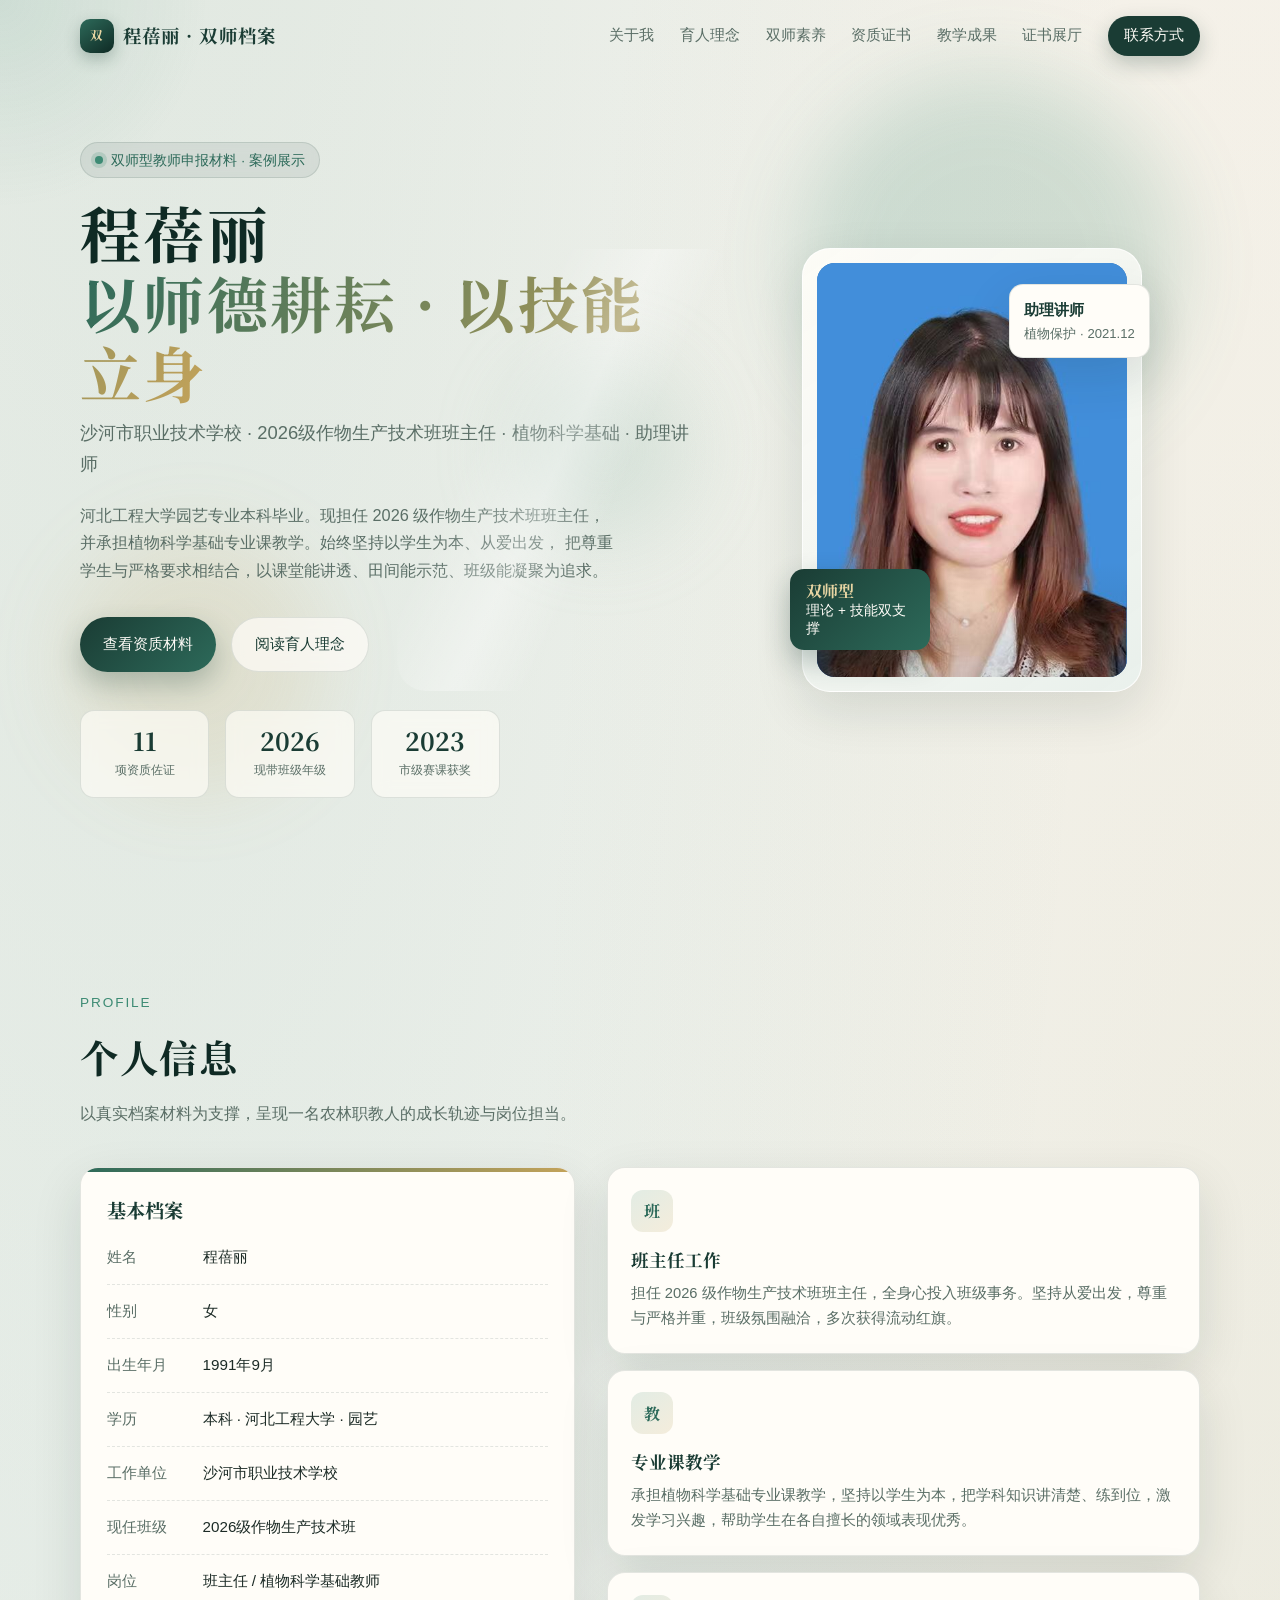
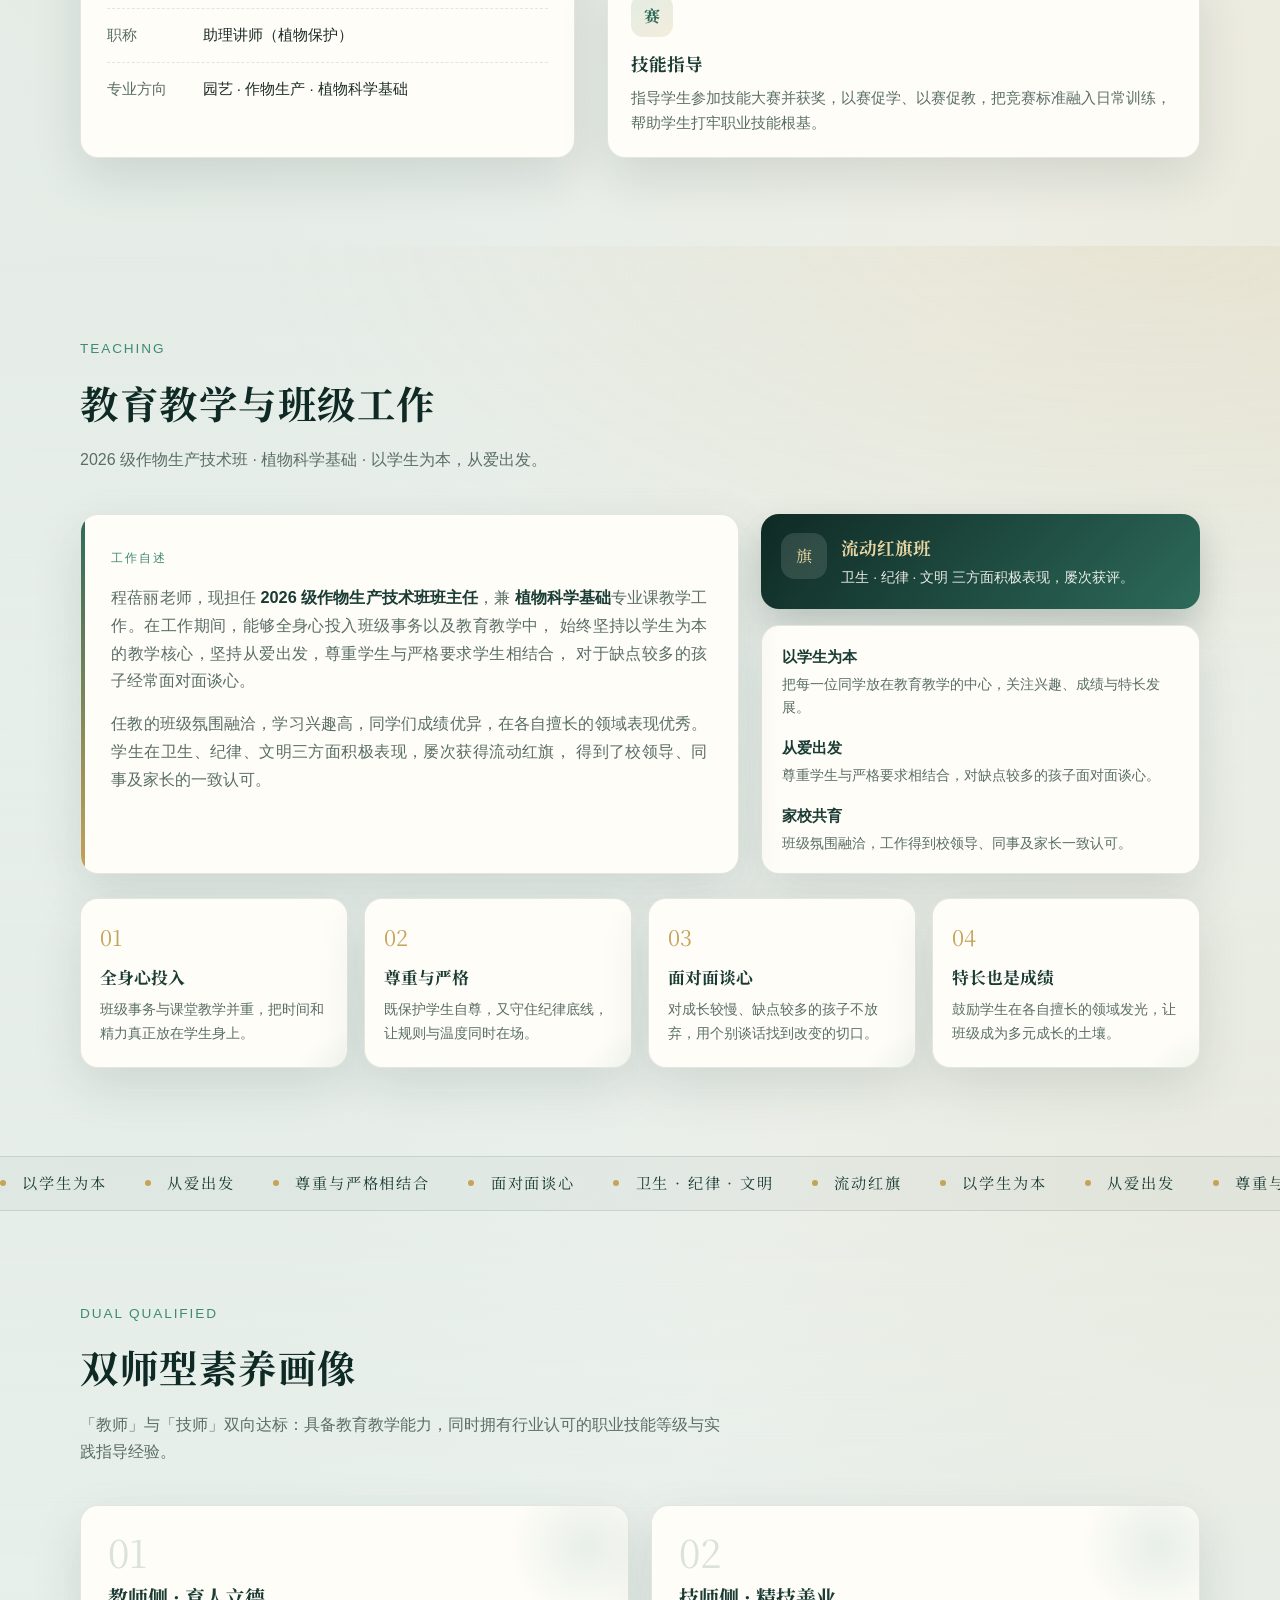
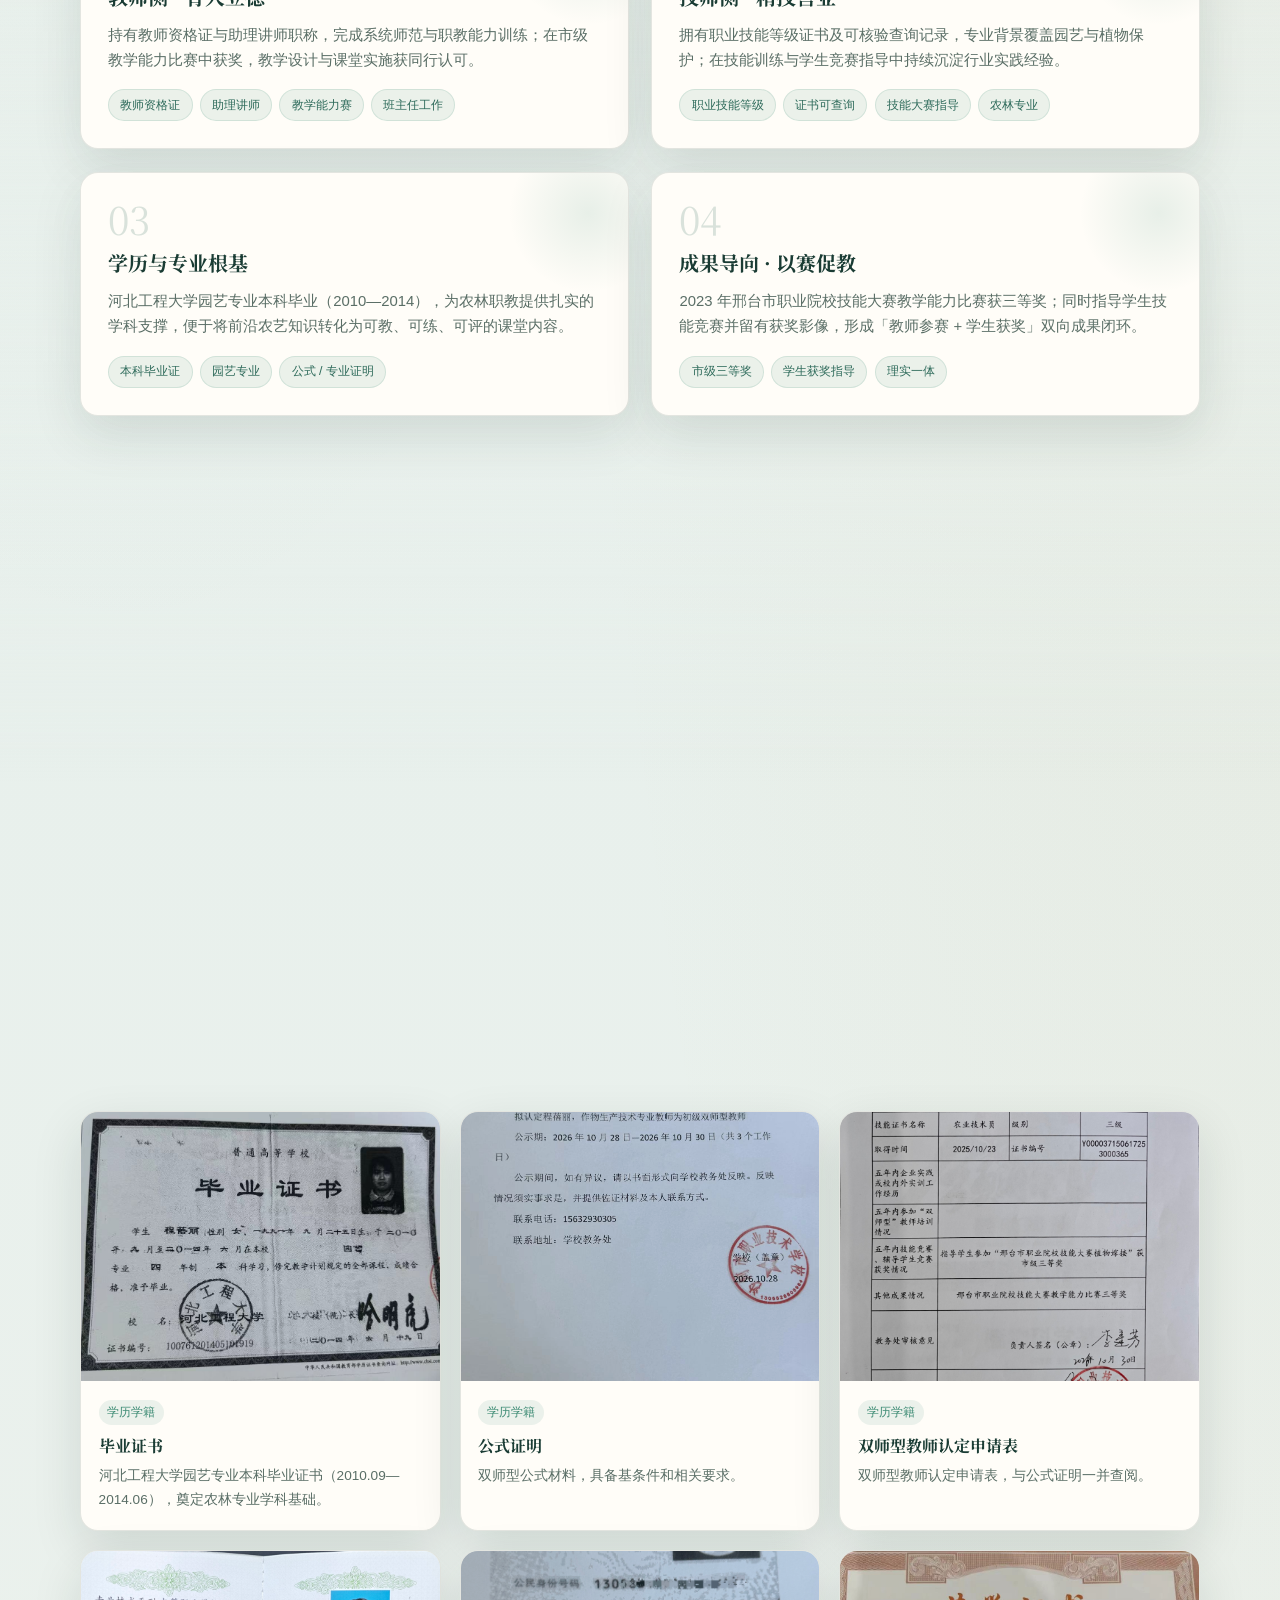
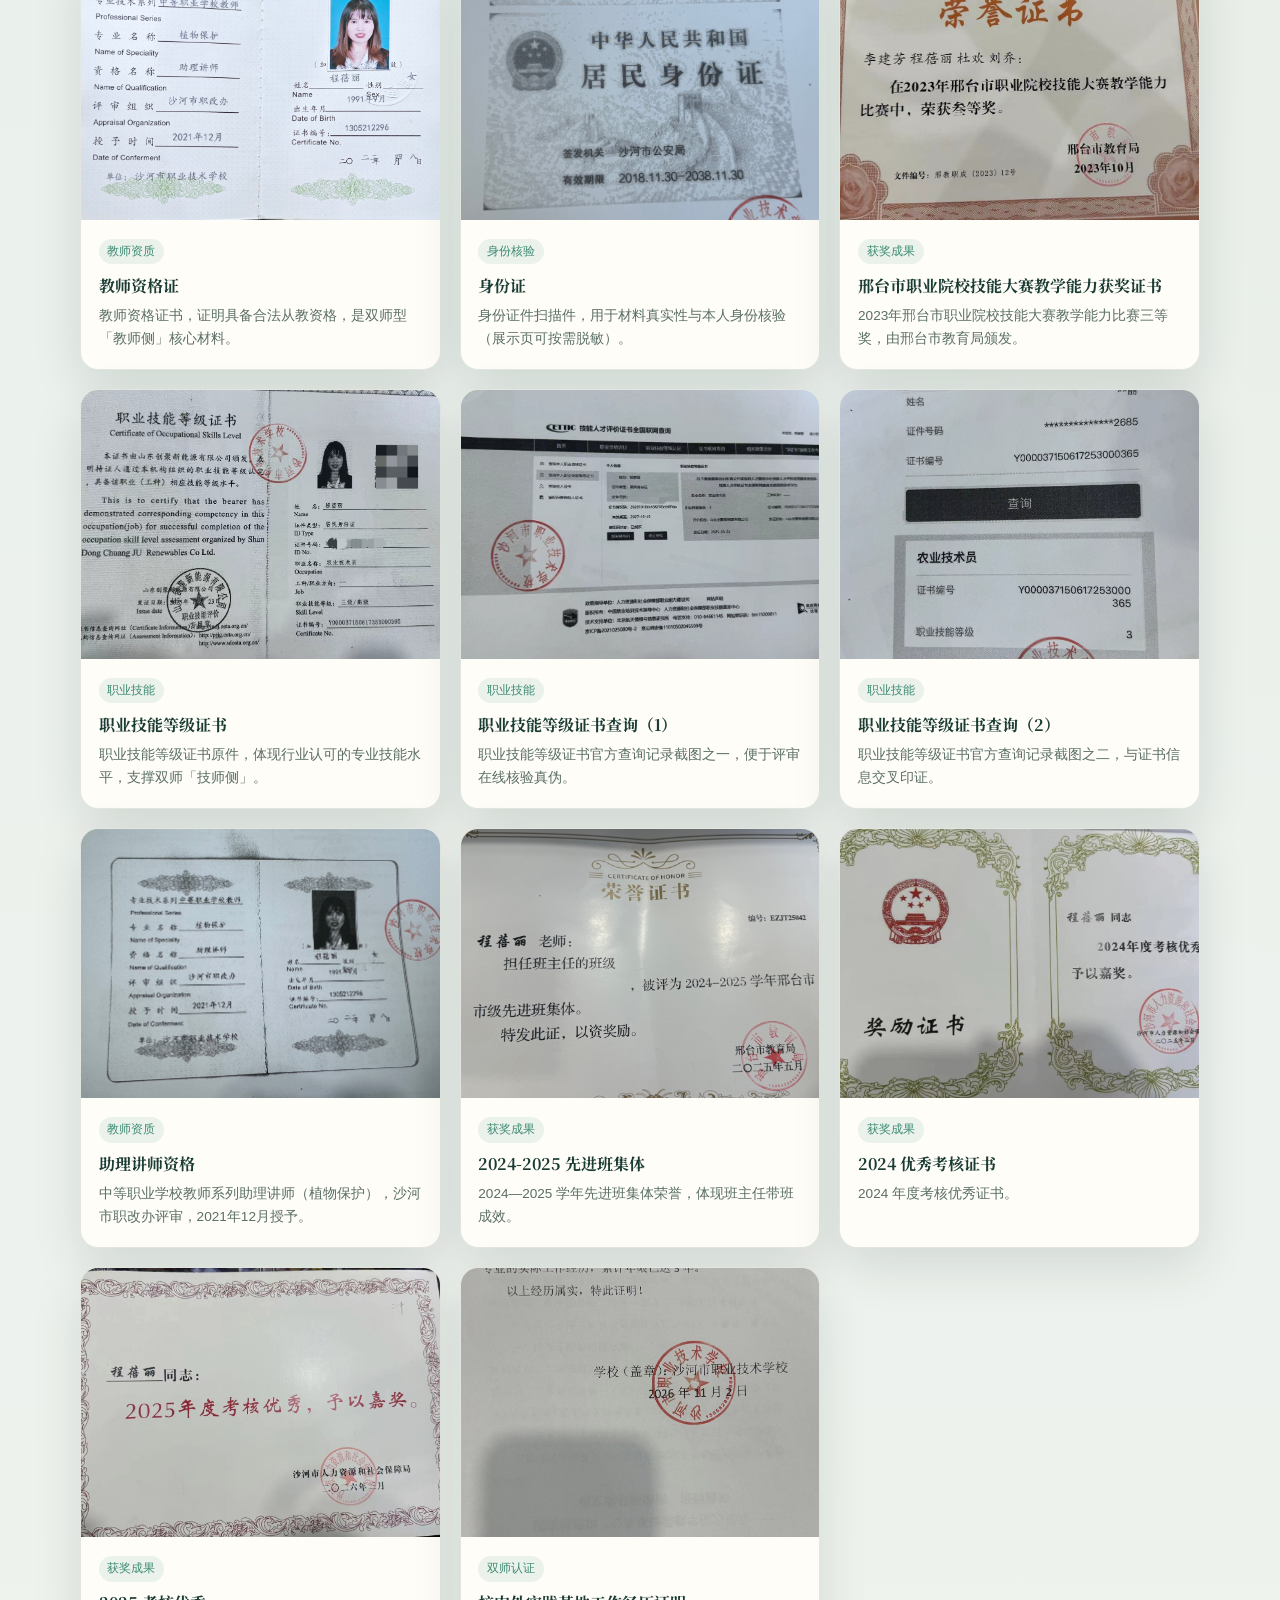
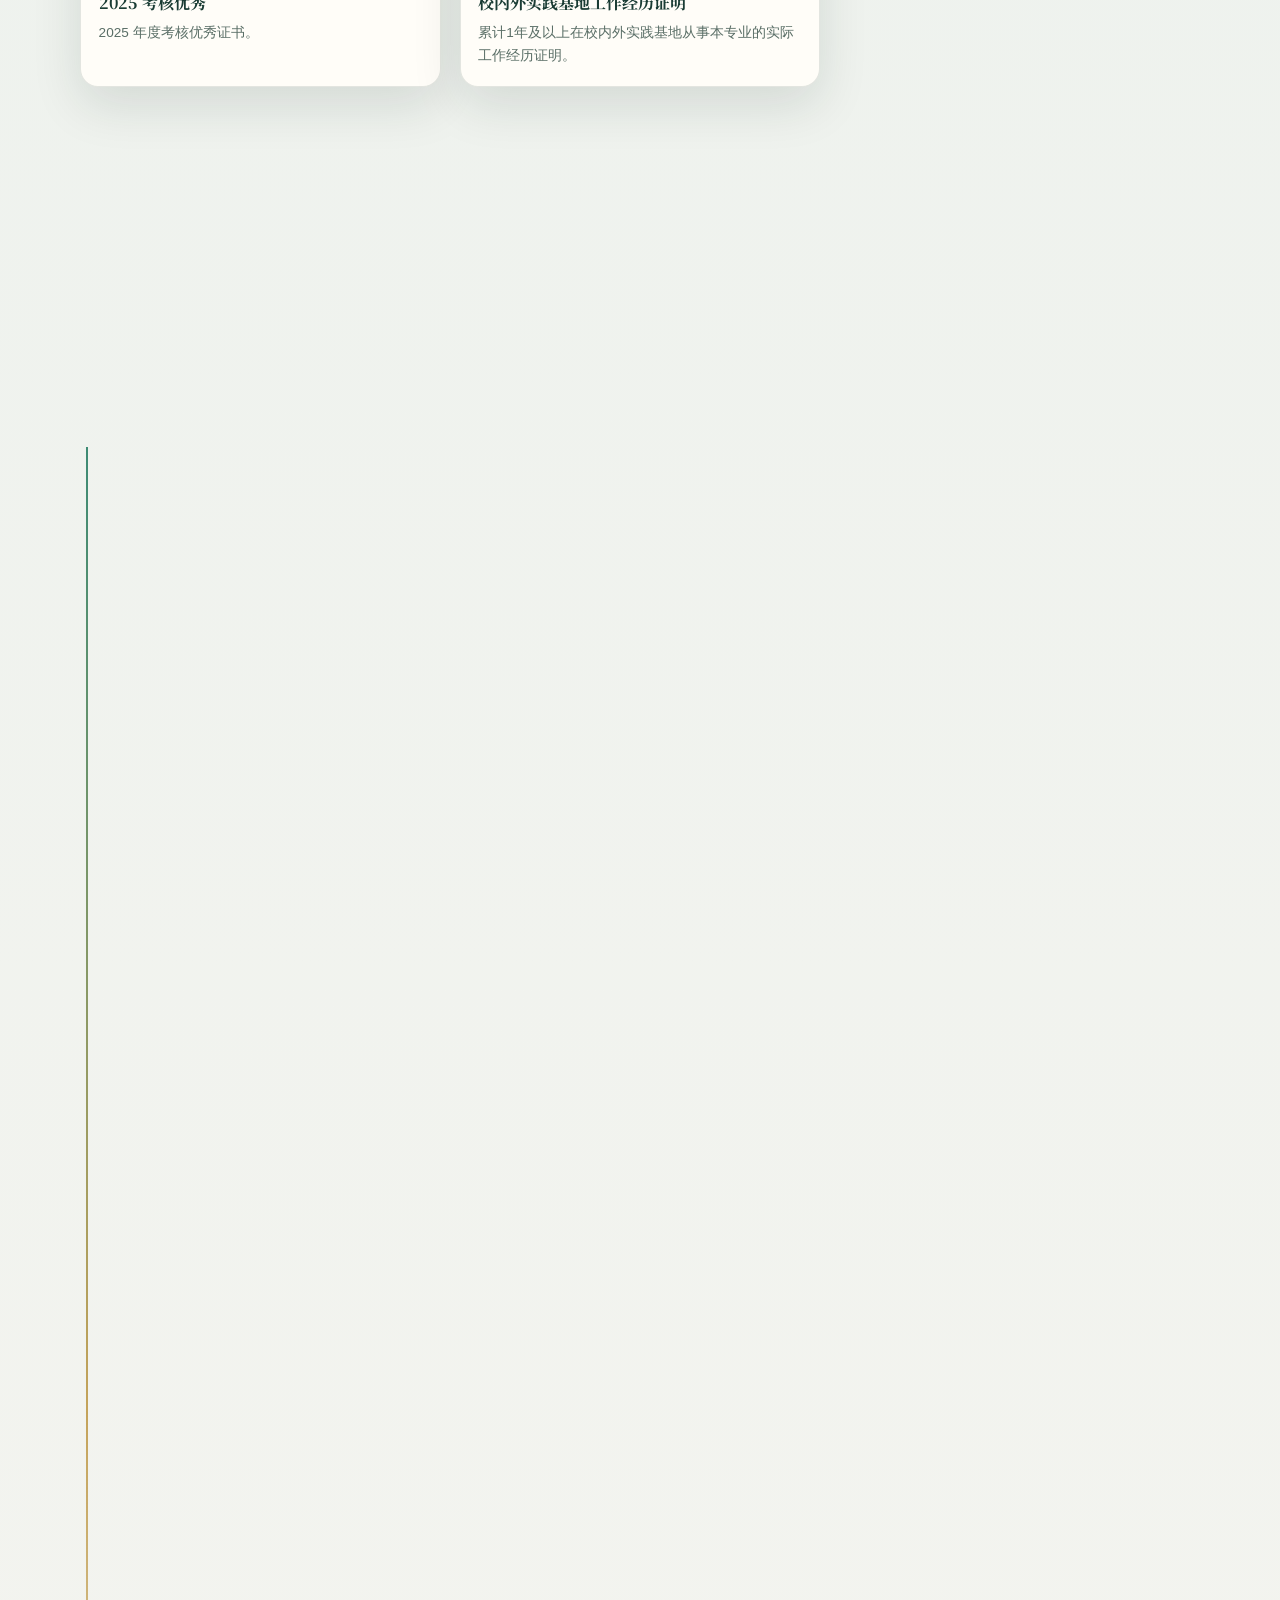
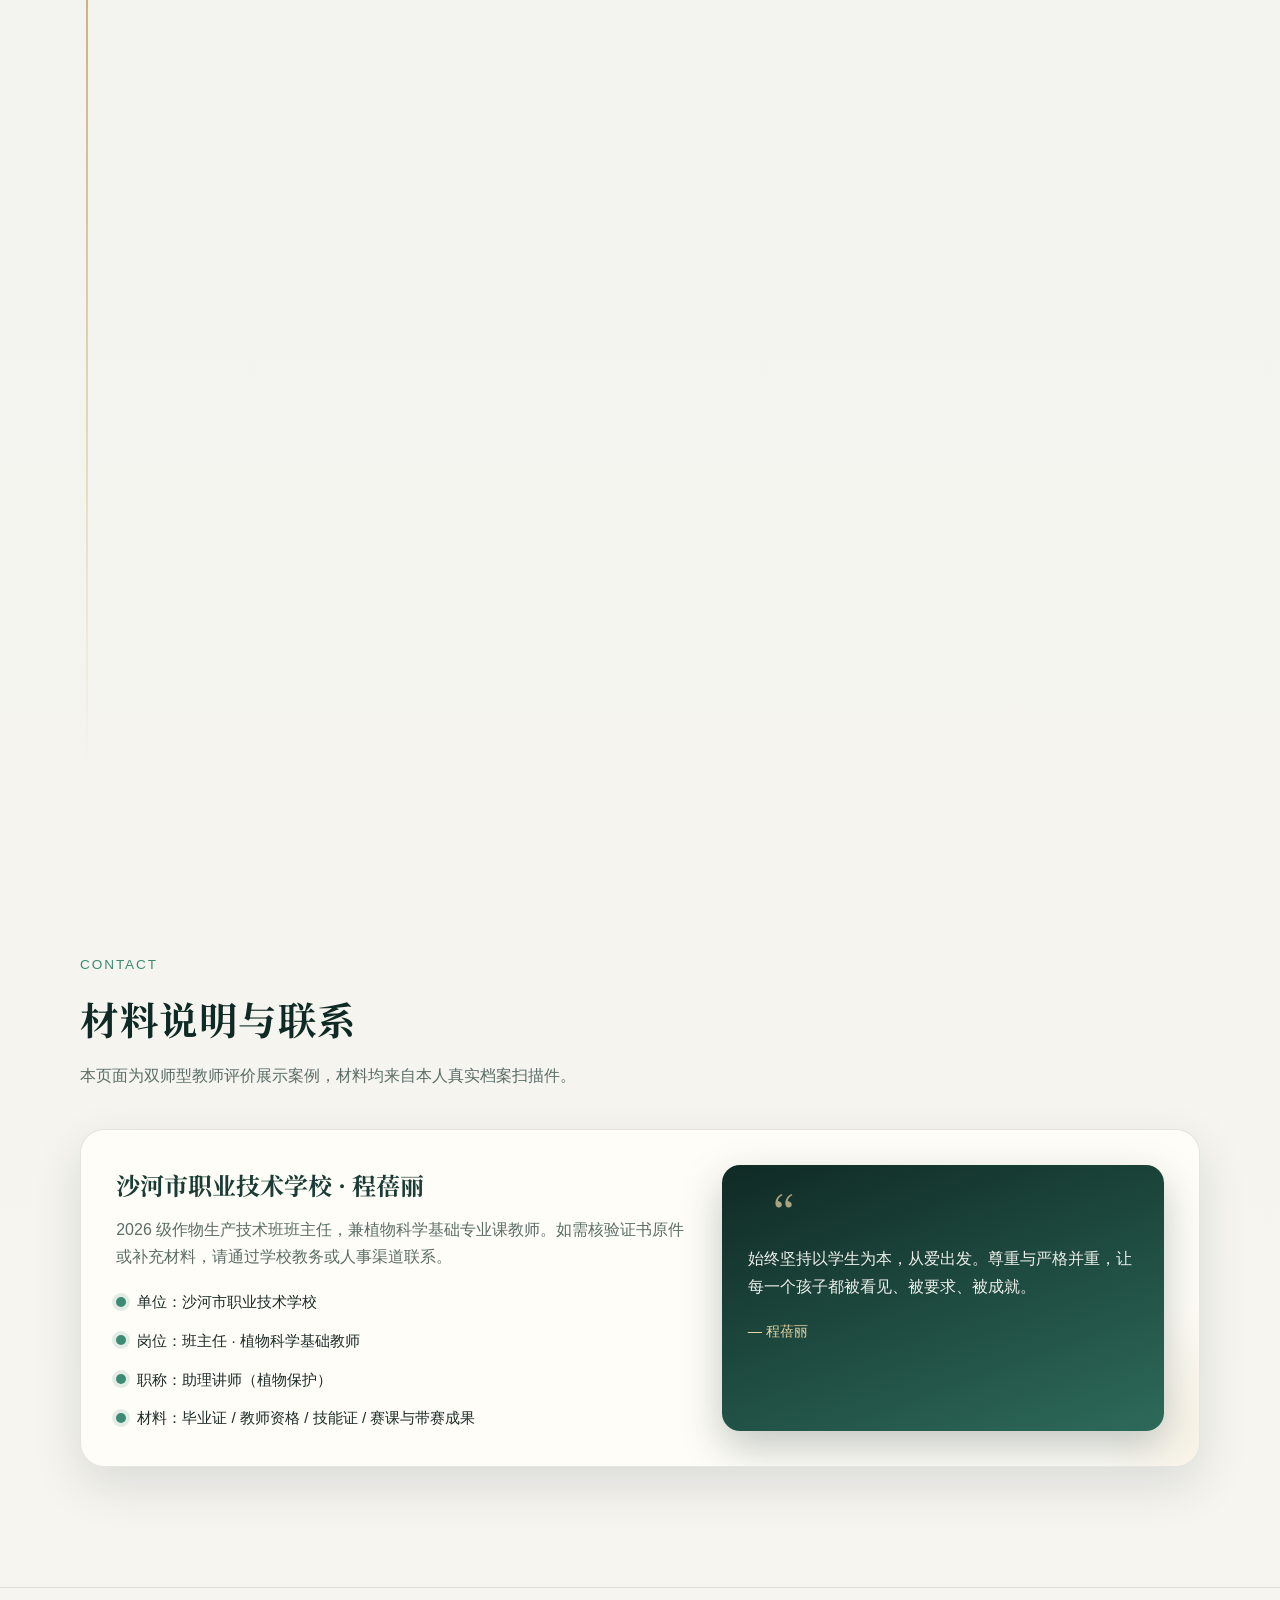
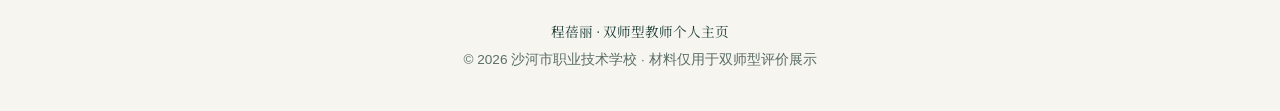
==== commit 09efb17f: "Add files via upload" ====
--- a/shuangshi/index.html
+++ b/shuangshi/index.html
@@ -369,6 +369,18 @@
               </div>
             </div>
           </div>
+          <div class="timeline-item reveal">
+            <div class="timeline-card">
+              <div>
+                <div class="year">实践经历</div>
+                <h3>校内外实践基地工作经历证明</h3>
+                <p>累计1年及以上在校内外实践基地从事本专业的实际工作经历证明，支撑双师型「技能侧」实践要求。</p>
+              </div>
+              <div class="timeline-media">
+                <img src="image/image_16.jpg" alt="校内外实践基地工作经历证明" loading="lazy">
+              </div>
+            </div>
+          </div>
 <!--          <div class="timeline-item reveal">
             <div class="timeline-card">
               <div>
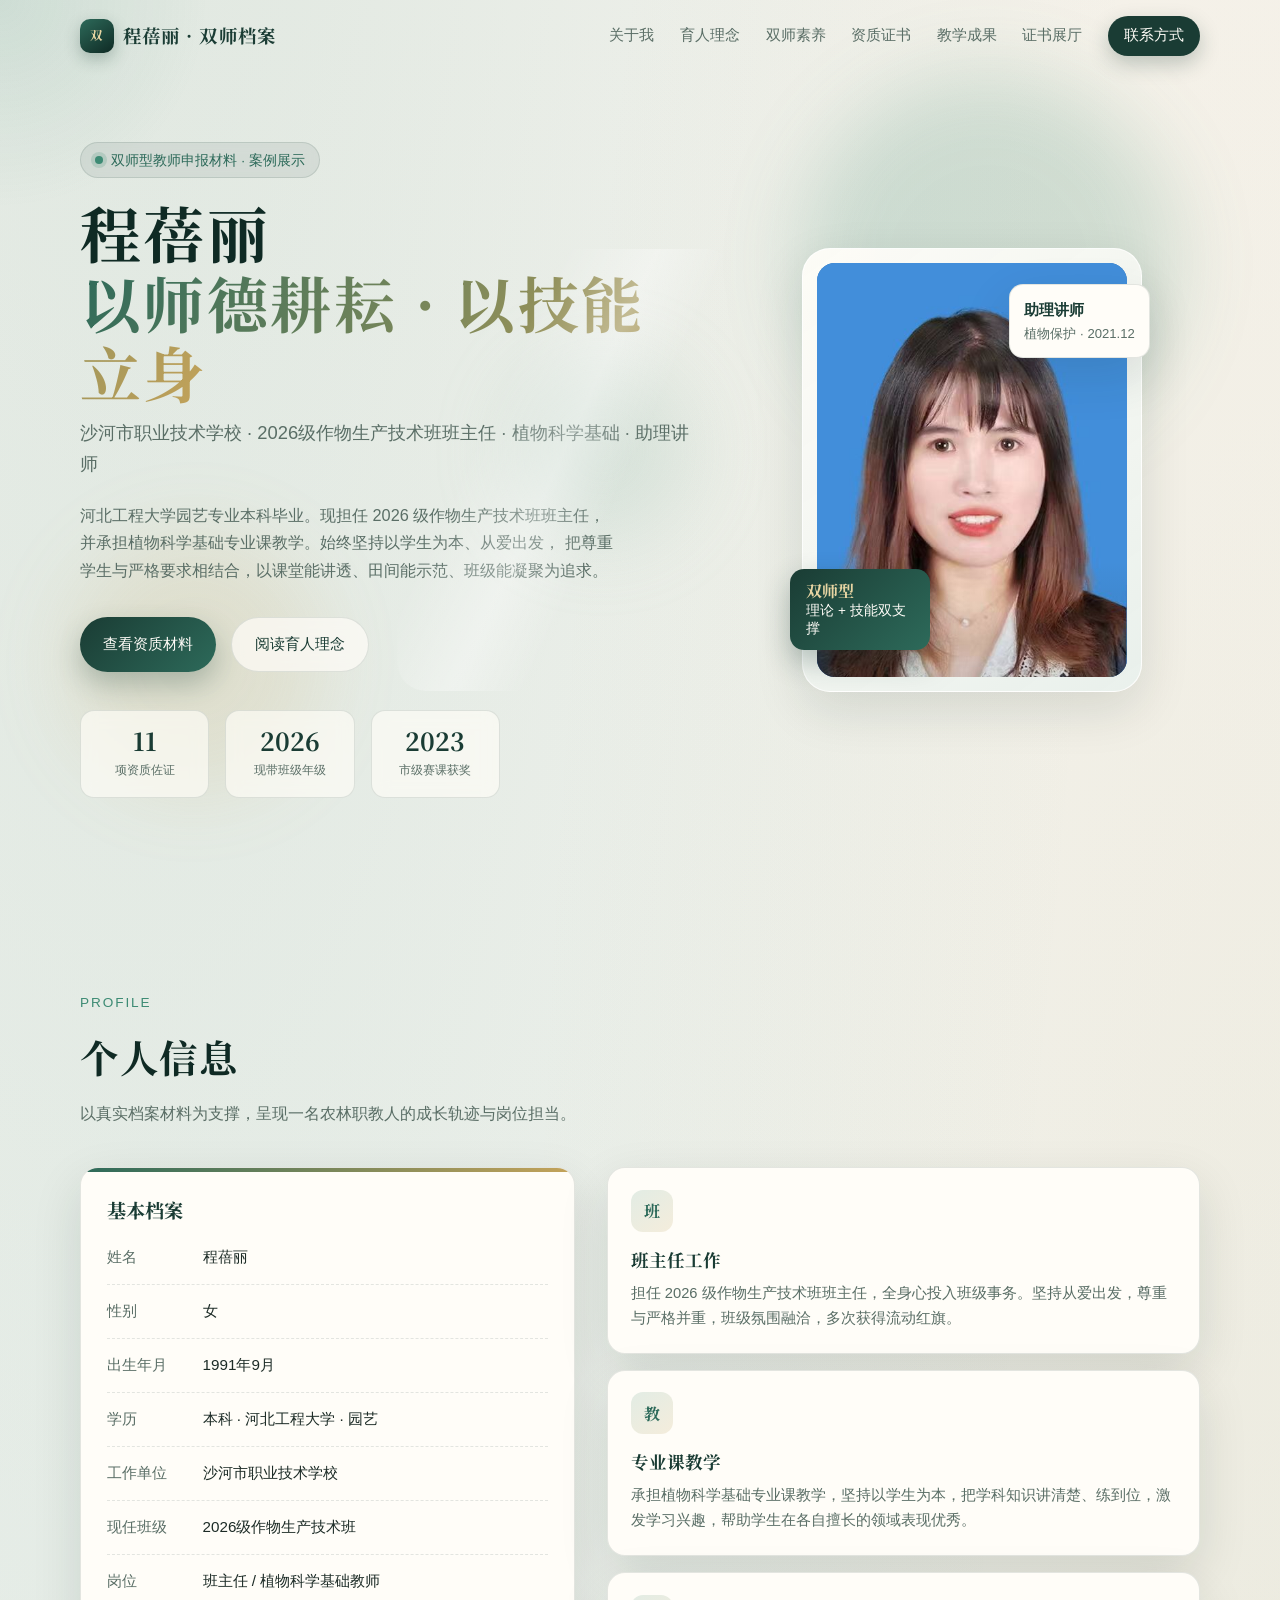
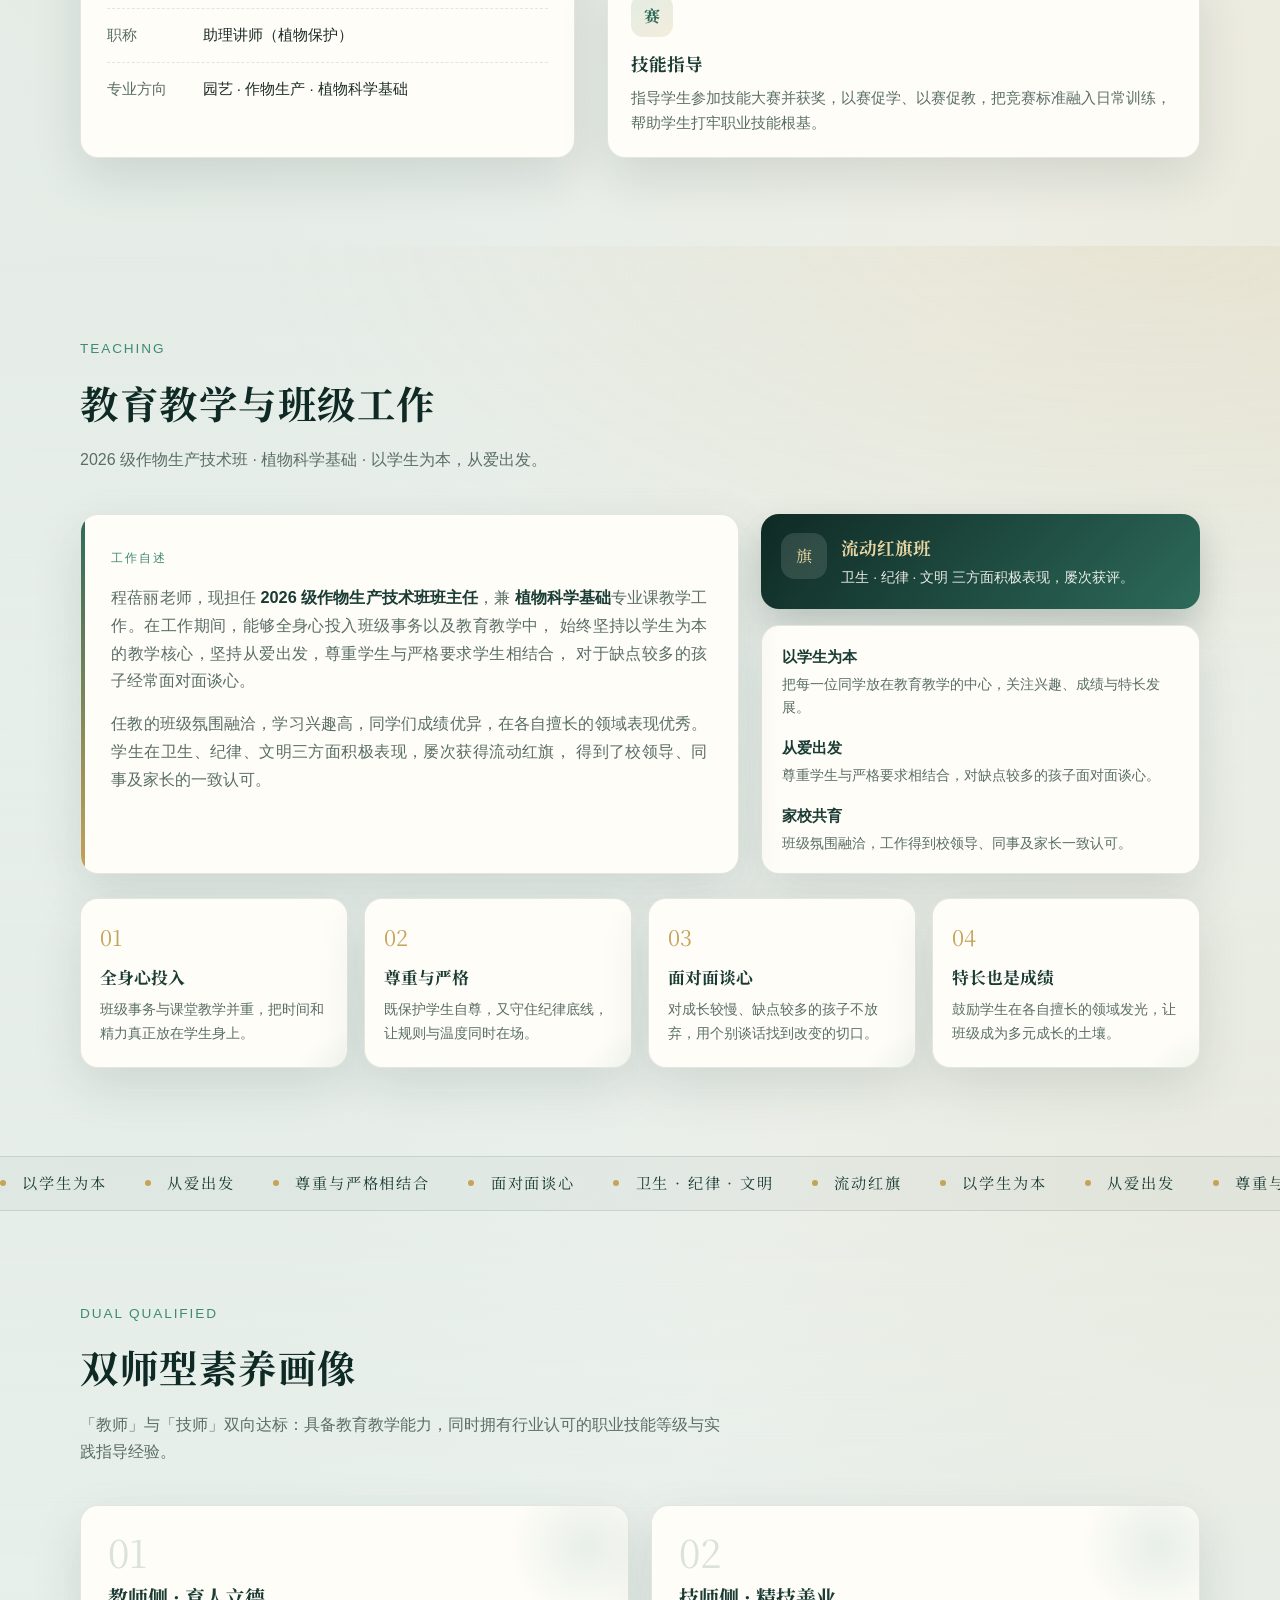
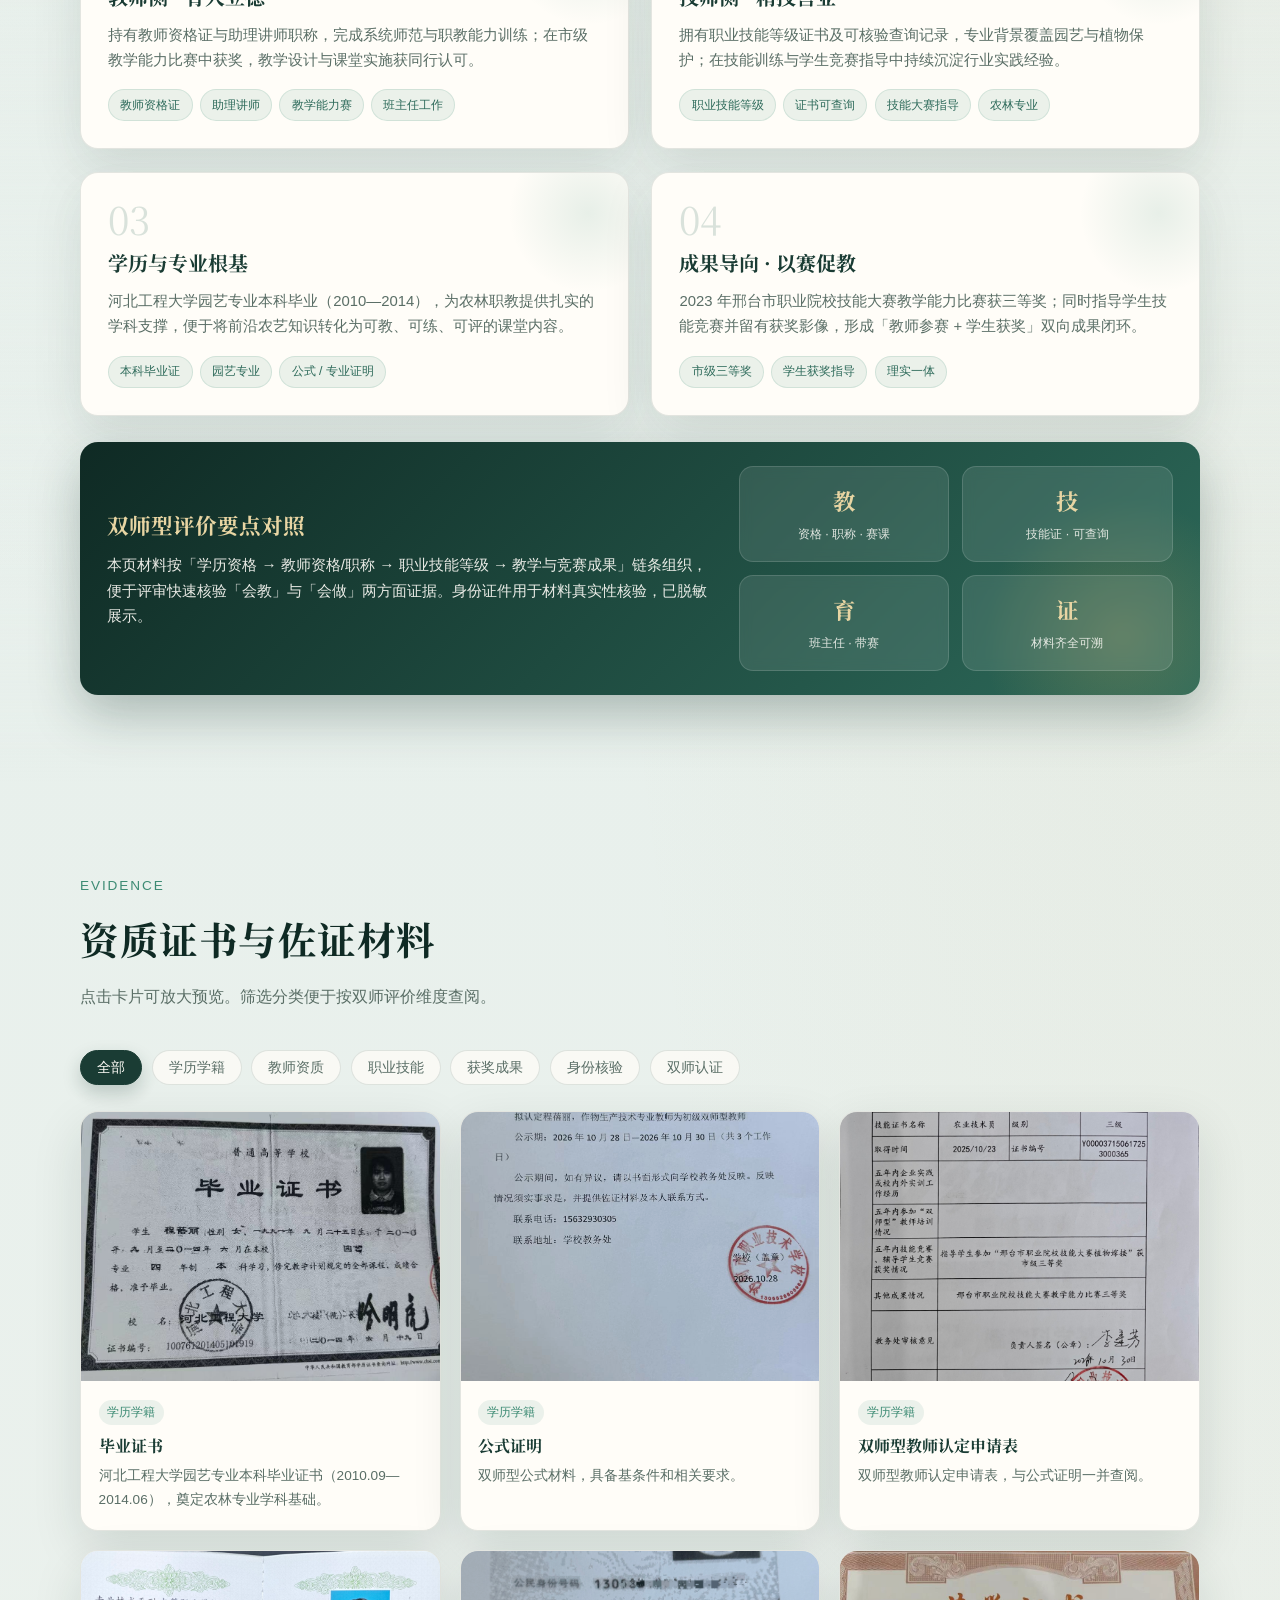
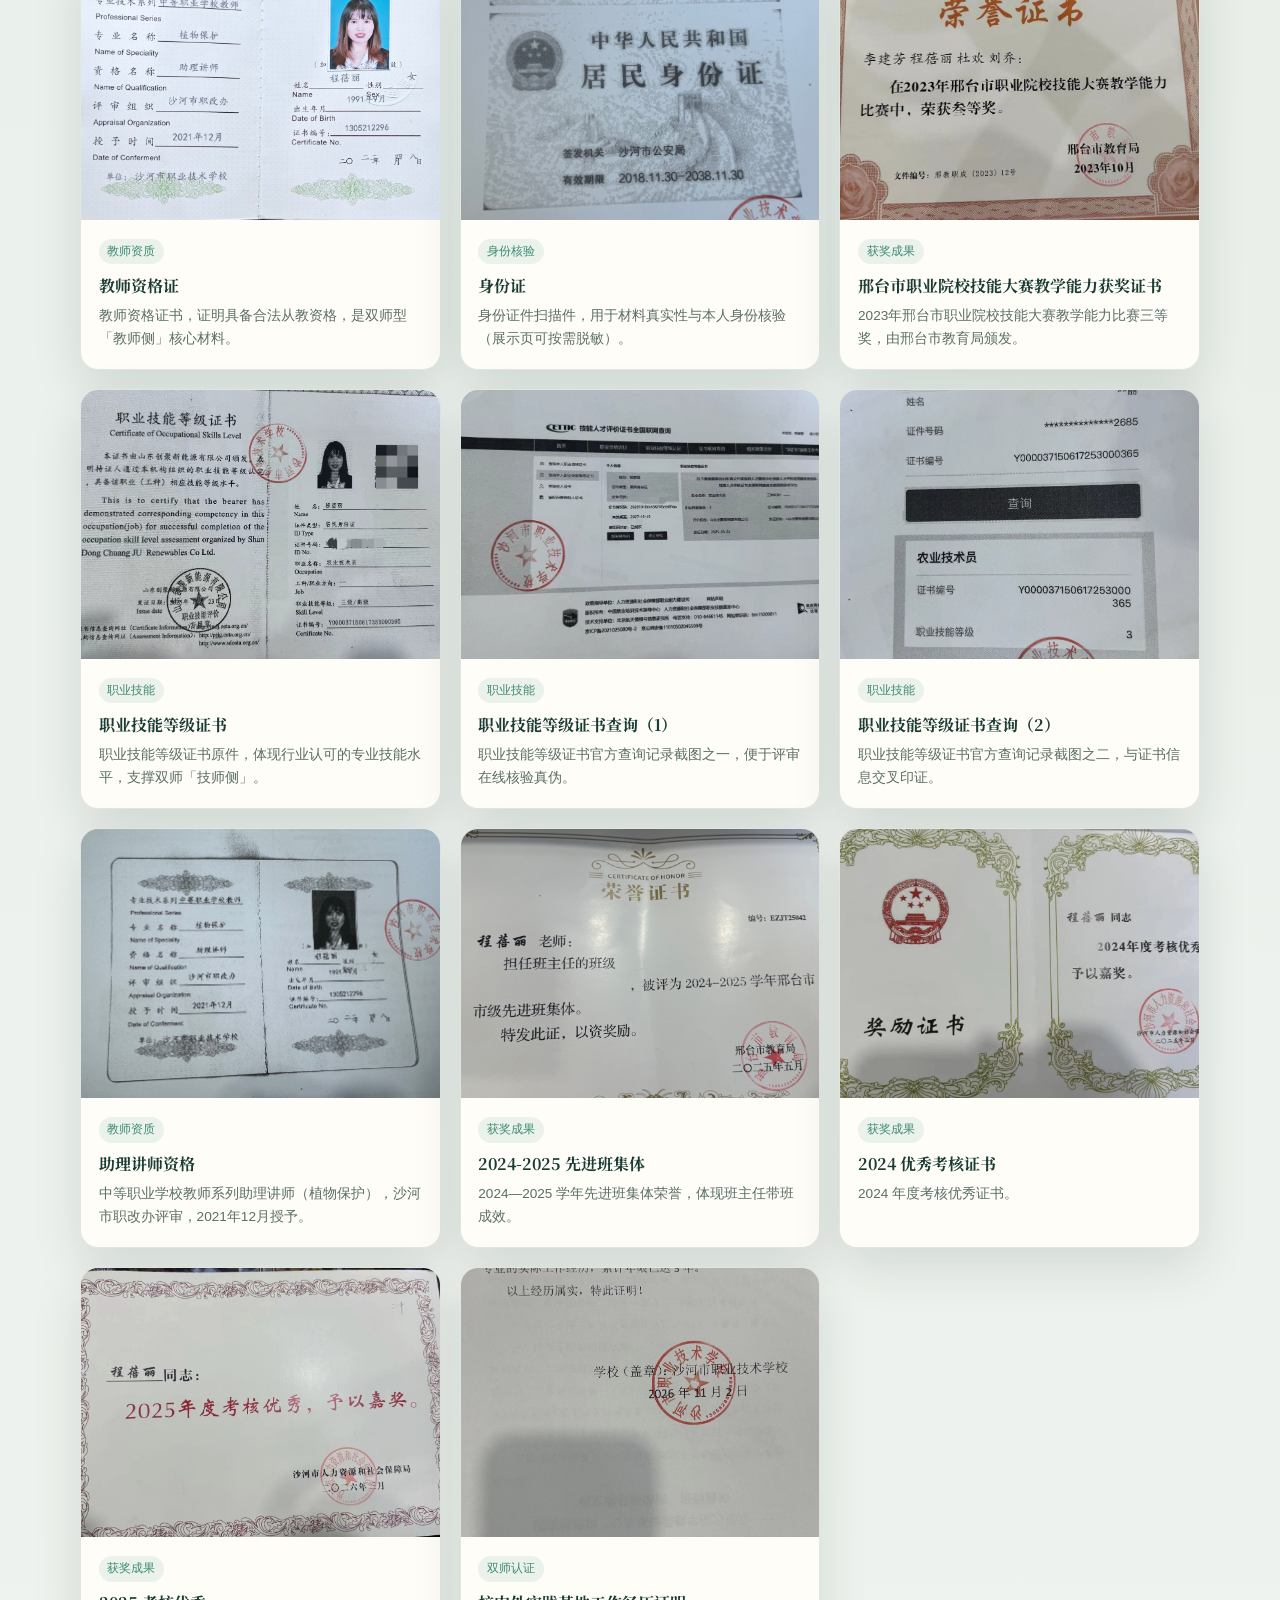
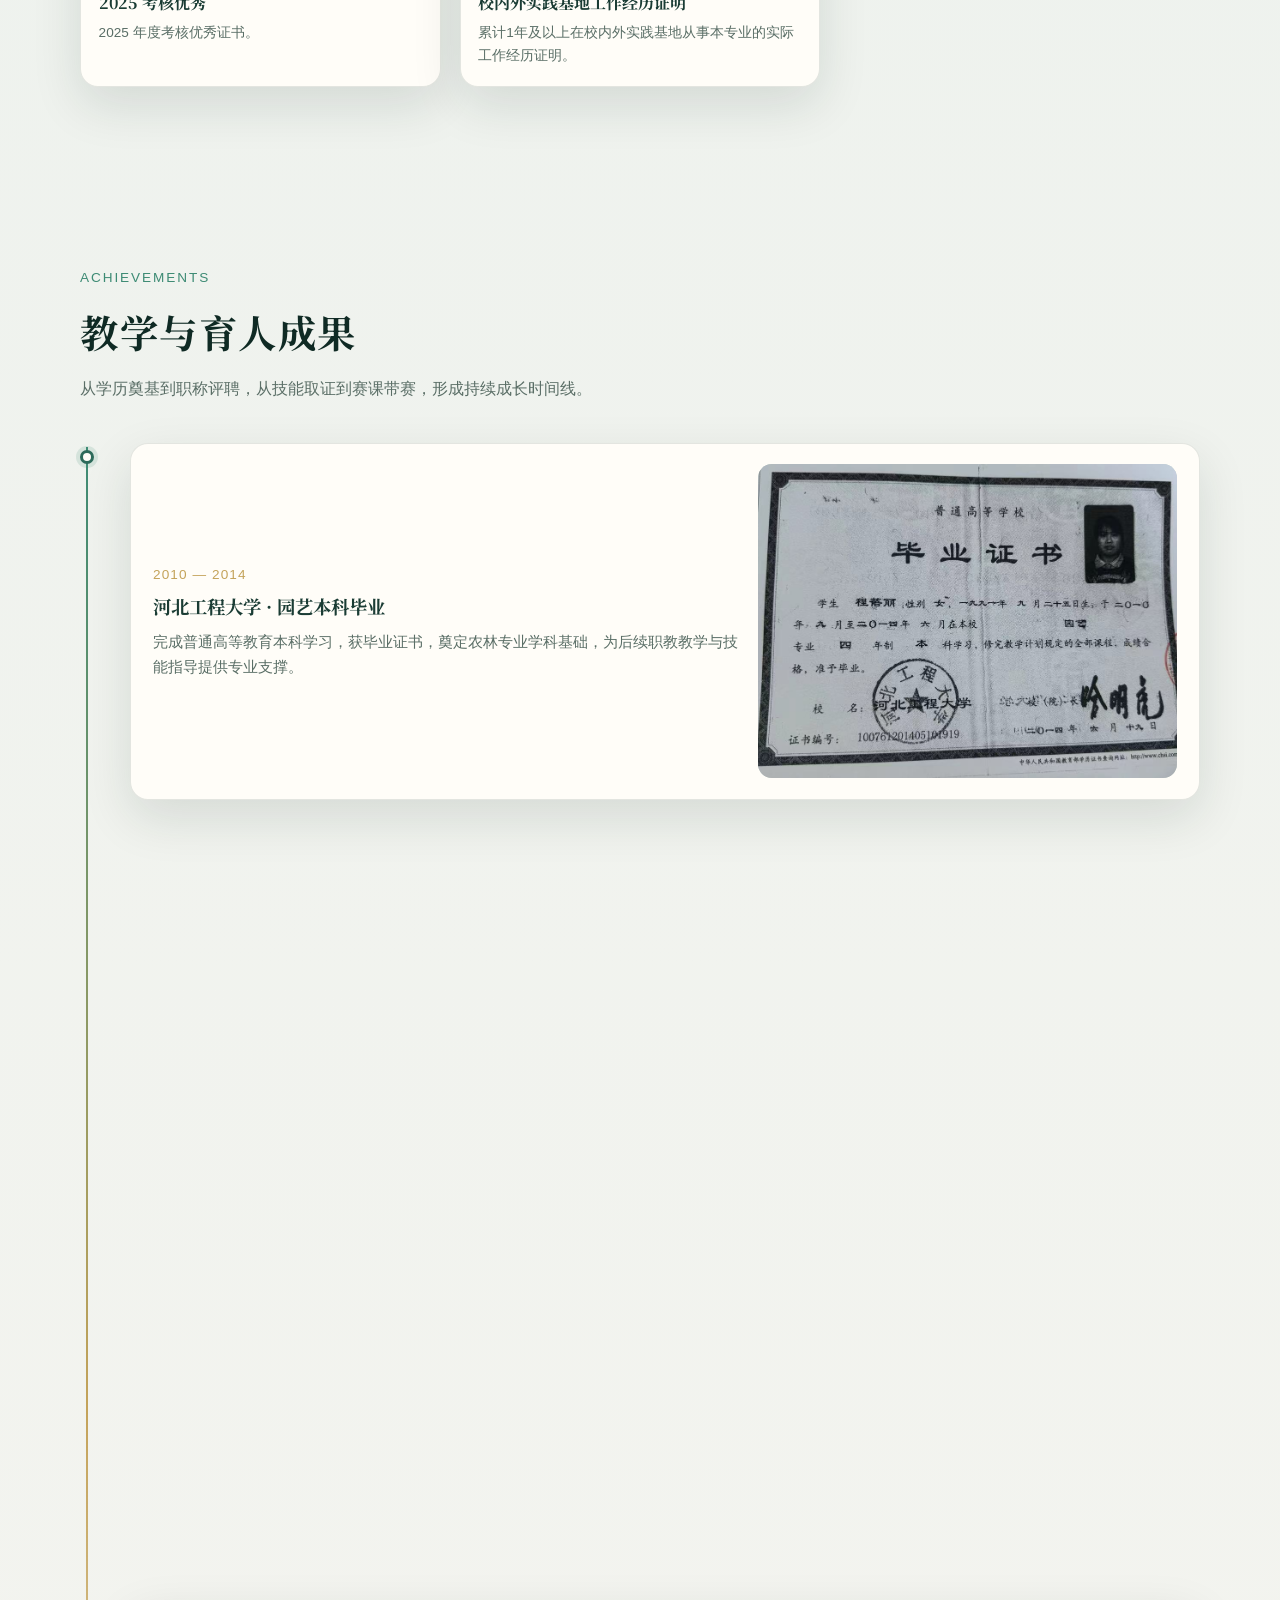
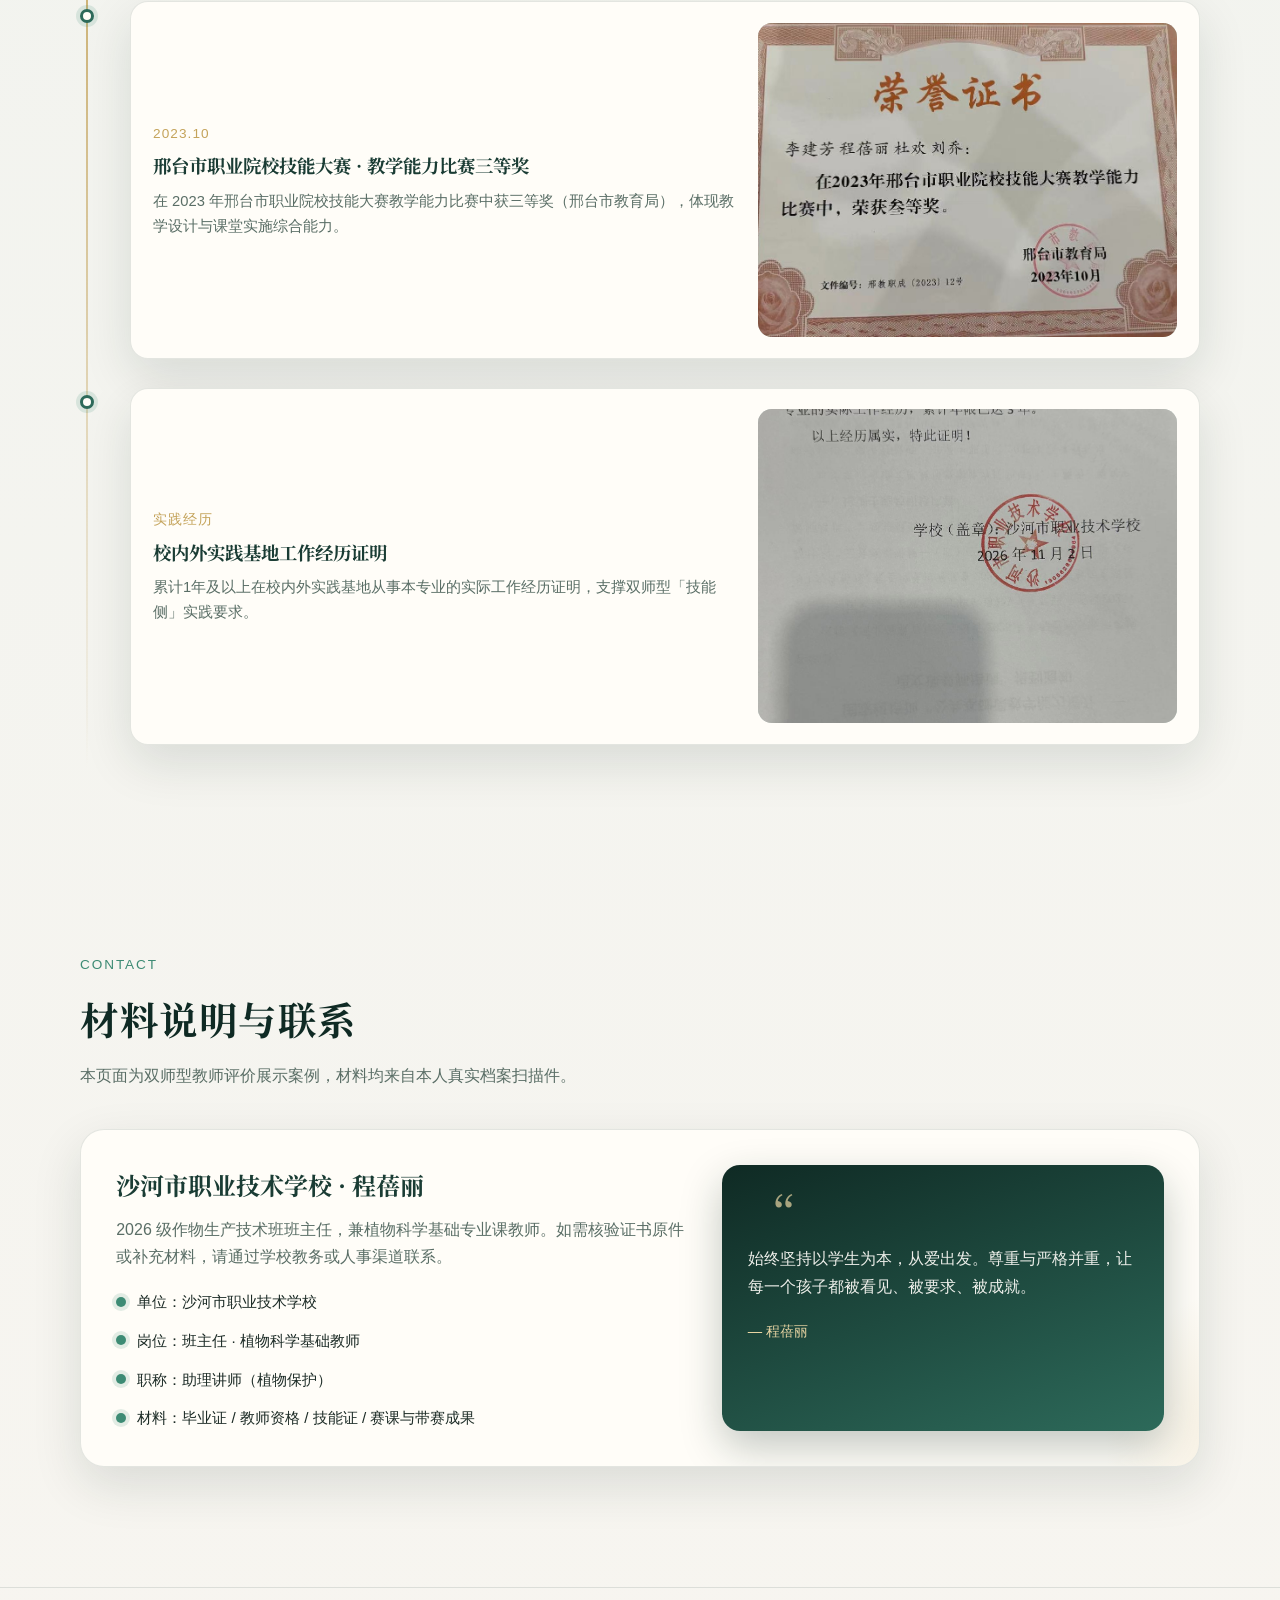
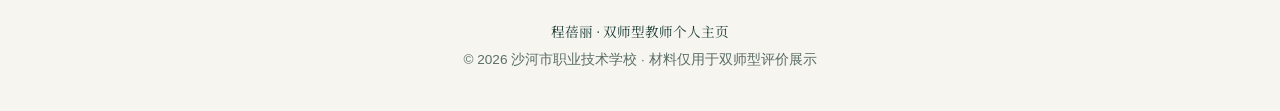
==== commit 5a2c97f1: "Update index.html" ====
--- a/shuangshi/index.html
+++ b/shuangshi/index.html
@@ -1,470 +1,470 @@
-<!DOCTYPE html>
-<html lang="zh-CN">
-<head>
-  <meta charset="utf-8">
-  <meta name="viewport" content="width=device-width, initial-scale=1">
-  <meta name="description" content="程蓓丽 · 双师型教师个人主页｜2026级作物生产技术班班主任 · 植物科学基础专业课教师">
-  <title>程蓓丽 · 双师型教师个人主页</title>
-  <link rel="preconnect" href="https://fonts.googleapis.com">
-  <link rel="preconnect" href="https://fonts.gstatic.com" crossorigin>
-  <link href="https://fonts.googleapis.com/css2?family=Noto+Serif+SC:wght@500;700&display=swap" rel="stylesheet">
-  <link rel="stylesheet" href="css/style.css">
-</head>
-<body>
-  <div class="scroll-progress" id="scrollProgress"></div>
-  <div class="cursor-glow" id="cursorGlow" aria-hidden="true"></div>
-
-  <!-- 导航 -->
-  <header class="nav" id="nav">
-    <div class="nav-inner">
-      <a href="#top" class="logo">
-        <span class="logo-mark">双</span>
-        程蓓丽 · 双师档案
-      </a>
-      <nav class="nav-links" id="navLinks">
-        <a href="#about">关于我</a>
-        <a href="#teaching">育人理念</a>
-        <a href="#dual">双师素养</a>
-        <a href="#gallery">资质证书</a>
-        <a href="#achievements">教学成果</a>
-        <a href="pages/gallery.html">证书展厅</a>
-        <a href="#contact" class="nav-cta">联系方式</a>
-      </nav>
-      <button class="nav-toggle" id="navToggle" aria-label="打开菜单">
-        <span></span><span></span><span></span>
-      </button>
-    </div>
-  </header>
-
-  <main id="top">
-    <!-- Hero -->
-    <section class="hero">
-      <div class="hero-bg" aria-hidden="true">
-        <div class="hero-orb o1"></div>
-        <div class="hero-orb o2"></div>
-        <div class="hero-orb o3"></div>
-      </div>
-      <div class="container hero-grid">
-        <div class="hero-copy reveal">
-          <div class="hero-badge"><i></i> 双师型教师申报材料 · 案例展示</div>
-          <h1>程蓓丽<br><span>以师德耕耘 · 以技能立身</span></h1>
-          <p class="hero-role">沙河市职业技术学校 · 2026级作物生产技术班班主任 · 植物科学基础 · 助理讲师</p>
-          <p class="hero-desc">
-            河北工程大学园艺专业本科毕业。现担任 2026 级作物生产技术班班主任，
-            并承担植物科学基础专业课教学。始终坚持以学生为本、从爱出发，
-            把尊重学生与严格要求相结合，以课堂能讲透、田间能示范、班级能凝聚为追求。
-          </p>
-          <div class="hero-actions">
-            <a class="btn btn-primary" href="#gallery">查看资质材料</a>
-            <a class="btn btn-ghost" href="#teaching">阅读育人理念</a>
-          </div>
-          <div class="hero-stats">
-            <div class="stat">
-              <strong data-count="11">0</strong>
-              <span>项资质佐证</span>
-            </div>
-            <div class="stat">
-              <strong data-count="2026">0</strong>
-              <span>现带班级年级</span>
-            </div>
-            <div class="stat">
-              <strong data-count="2023">0</strong>
-              <span>市级赛课获奖</span>
-            </div>
-          </div>
-        </div>
-
-        <div class="portrait-card reveal reveal-delay-2">
-          <div class="portrait-frame" id="portraitFrame">
-            <div class="portrait-shine"></div>
-            <div class="portrait-photo">
-              <img src="image/image_11.jpg" alt="程蓓丽证件照">
-            </div>
-          </div>
-          <div class="portrait-tag">
-            <strong>双师型</strong>
-            理论 + 技能双支撑
-          </div>
-          <div class="portrait-meta">
-            <b>助理讲师</b>
-            植物保护 · 2021.12
-          </div>
-        </div>
-      </div>
-    </section>
-
-    <!-- 关于我 -->
-    <section class="section" id="about">
-      <div class="container">
-        <div class="section-head reveal">
-          <span class="section-kicker">PROFILE</span>
-          <h2>个人信息</h2>
-          <p>以真实档案材料为支撑，呈现一名农林职教人的成长轨迹与岗位担当。</p>
-        </div>
-        <div class="about-grid">
-          <aside class="info-panel reveal">
-            <h3>基本档案</h3>
-            <ul class="info-list">
-              <li><span class="label">姓名</span><span class="value">程蓓丽</span></li>
-              <li><span class="label">性别</span><span class="value">女</span></li>
-              <li><span class="label">出生年月</span><span class="value">1991年9月</span></li>
-              <li><span class="label">学历</span><span class="value">本科 · 河北工程大学 · 园艺</span></li>
-              <li><span class="label">工作单位</span><span class="value">沙河市职业技术学校</span></li>
-              <li><span class="label">现任班级</span><span class="value">2026级作物生产技术班</span></li>
-              <li><span class="label">岗位</span><span class="value">班主任 / 植物科学基础教师</span></li>
-              <li><span class="label">职称</span><span class="value">助理讲师（植物保护）</span></li>
-              <li><span class="label">专业方向</span><span class="value">园艺 · 作物生产 · 植物科学基础</span></li>
-            </ul>
-          </aside>
-          <div class="about-cards">
-            <article class="about-card reveal reveal-delay-1">
-              <div class="icon">班</div>
-              <h4>班主任工作</h4>
-              <p>担任 2026 级作物生产技术班班主任，全身心投入班级事务。坚持从爱出发，尊重与严格并重，班级氛围融洽，多次获得流动红旗。</p>
-            </article>
-            <article class="about-card reveal reveal-delay-2">
-              <div class="icon">教</div>
-              <h4>专业课教学</h4>
-              <p>承担植物科学基础专业课教学，坚持以学生为本，把学科知识讲清楚、练到位，激发学习兴趣，帮助学生在各自擅长的领域表现优秀。</p>
-            </article>
-            <article class="about-card reveal reveal-delay-3">
-              <div class="icon">赛</div>
-              <h4>技能指导</h4>
-              <p>指导学生参加技能大赛并获奖，以赛促学、以赛促教，把竞赛标准融入日常训练，帮助学生打牢职业技能根基。</p>
-            </article>
-          </div>
-        </div>
-      </div>
-    </section>
-
-    <!-- 育人理念 -->
-    <section class="section teaching-section" id="teaching">
-      <div class="container">
-        <div class="section-head reveal">
-          <span class="section-kicker">TEACHING</span>
-          <h2>教育教学与班级工作</h2>
-          <p>2026 级作物生产技术班 · 植物科学基础 · 以学生为本，从爱出发。</p>
-        </div>
-
-        <div class="teaching-layout reveal">
-          <article class="teaching-essay">
-            <div class="teaching-essay-label">工作自述</div>
-            <p>
-              程蓓丽老师，现担任 <strong>2026 级作物生产技术班班主任</strong>，兼
-              <strong>植物科学基础</strong>专业课教学工作。在工作期间，能够全身心投入班级事务以及教育教学中，
-              始终坚持以学生为本的教学核心，坚持从爱出发，尊重学生与严格要求学生相结合，
-              对于缺点较多的孩子经常面对面谈心。
-            </p>
-            <p>
-              任教的班级氛围融洽，学习兴趣高，同学们成绩优异，在各自擅长的领域表现优秀。
-              学生在卫生、纪律、文明三方面积极表现，屡次获得流动红旗，
-              得到了校领导、同事及家长的一致认可。
-            </p>
-          </article>
-          <aside class="teaching-side">
-            <div class="teaching-flag">
-              <span class="flag-mark">旗</span>
-              <div>
-                <strong>流动红旗班</strong>
-                <p>卫生 · 纪律 · 文明 三方面积极表现，屡次获评。</p>
-              </div>
-            </div>
-            <ul class="teaching-points">
-              <li>
-                <b>以学生为本</b>
-                <span>把每一位同学放在教育教学的中心，关注兴趣、成绩与特长发展。</span>
-              </li>
-              <li>
-                <b>从爱出发</b>
-                <span>尊重学生与严格要求相结合，对缺点较多的孩子面对面谈心。</span>
-              </li>
-              <li>
-                <b>家校共育</b>
-                <span>班级氛围融洽，工作得到校领导、同事及家长一致认可。</span>
-              </li>
-            </ul>
-          </aside>
-        </div>
-
-        <div class="principle-grid">
-          <article class="principle-card reveal">
-            <div class="principle-num">01</div>
-            <h3>全身心投入</h3>
-            <p>班级事务与课堂教学并重，把时间和精力真正放在学生身上。</p>
-          </article>
-          <article class="principle-card reveal reveal-delay-1">
-            <div class="principle-num">02</div>
-            <h3>尊重与严格</h3>
-            <p>既保护学生自尊，又守住纪律底线，让规则与温度同时在场。</p>
-          </article>
-          <article class="principle-card reveal reveal-delay-2">
-            <div class="principle-num">03</div>
-            <h3>面对面谈心</h3>
-            <p>对成长较慢、缺点较多的孩子不放弃，用个别谈话找到改变的切口。</p>
-          </article>
-          <article class="principle-card reveal reveal-delay-3">
-            <div class="principle-num">04</div>
-            <h3>特长也是成绩</h3>
-            <p>鼓励学生在各自擅长的领域发光，让班级成为多元成长的土壤。</p>
-          </article>
-        </div>
-      </div>
-    </section>
-
-    <div class="motto-strip" aria-hidden="true">
-      <div class="motto-track">
-        <span>以学生为本</span><span>从爱出发</span><span>尊重与严格相结合</span><span>面对面谈心</span><span>卫生 · 纪律 · 文明</span><span>流动红旗</span>
-        <span>以学生为本</span><span>从爱出发</span><span>尊重与严格相结合</span><span>面对面谈心</span><span>卫生 · 纪律 · 文明</span><span>流动红旗</span>
-      </div>
-    </div>
-
-    <!-- 双师素养 -->
-    <section class="section dual-section" id="dual">
-      <div class="container">
-        <div class="section-head reveal">
-          <span class="section-kicker">DUAL QUALIFIED</span>
-          <h2>双师型素养画像</h2>
-          <p>「教师」与「技师」双向达标：具备教育教学能力，同时拥有行业认可的职业技能等级与实践指导经验。</p>
-        </div>
-        <div class="dual-grid">
-          <article class="dual-card reveal">
-            <div class="num">01</div>
-            <h3>教师侧 · 育人立德</h3>
-            <p>持有教师资格证与助理讲师职称，完成系统师范与职教能力训练；在市级教学能力比赛中获奖，教学设计与课堂实施获同行认可。</p>
-            <div class="chip-row">
-              <span class="chip">教师资格证</span>
-              <span class="chip">助理讲师</span>
-              <span class="chip">教学能力赛</span>
-              <span class="chip">班主任工作</span>
-            </div>
-          </article>
-          <article class="dual-card reveal reveal-delay-1">
-            <div class="num">02</div>
-            <h3>技师侧 · 精技善业</h3>
-            <p>拥有职业技能等级证书及可核验查询记录，专业背景覆盖园艺与植物保护；在技能训练与学生竞赛指导中持续沉淀行业实践经验。</p>
-            <div class="chip-row">
-              <span class="chip">职业技能等级</span>
-              <span class="chip">证书可查询</span>
-              <span class="chip">技能大赛指导</span>
-              <span class="chip">农林专业</span>
-            </div>
-          </article>
-          <article class="dual-card reveal reveal-delay-2">
-            <div class="num">03</div>
-            <h3>学历与专业根基</h3>
-            <p>河北工程大学园艺专业本科毕业（2010—2014），为农林职教提供扎实的学科支撑，便于将前沿农艺知识转化为可教、可练、可评的课堂内容。</p>
-            <div class="chip-row">
-              <span class="chip">本科毕业证</span>
-              <span class="chip">园艺专业</span>
-              <span class="chip">公式 / 专业证明</span>
-            </div>
-          </article>
-          <article class="dual-card reveal reveal-delay-3">
-            <div class="num">04</div>
-            <h3>成果导向 · 以赛促教</h3>
-            <p>2023 年邢台市职业院校技能大赛教学能力比赛获三等奖；同时指导学生技能竞赛并留有获奖影像，形成「教师参赛 + 学生获奖」双向成果闭环。</p>
-            <div class="chip-row">
-              <span class="chip">市级三等奖</span>
-              <span class="chip">学生获奖指导</span>
-              <span class="chip">理实一体</span>
-            </div>
-          </article>
-        </div>
-
-        <div class="dual-highlight reveal">
-          <div>
-            <h3>双师型评价要点对照</h3>
-            <p>
-              本页材料按「学历资格 → 教师资格/职称 → 职业技能等级 → 教学与竞赛成果」链条组织，
-              便于评审快速核验「会教」与「会做」两方面证据。身份证件用于材料真实性核验，已脱敏展示。
-            </p>
-          </div>
-          <div class="dual-metrics">
-            <div class="metric"><strong>教</strong><span>资格 · 职称 · 赛课</span></div>
-            <div class="metric"><strong>技</strong><span>技能证 · 可查询</span></div>
-            <div class="metric"><strong>育</strong><span>班主任 · 带赛</span></div>
-            <div class="metric"><strong>证</strong><span>材料齐全可溯</span></div>
-          </div>
-        </div>
-      </div>
-    </section>
-	 
-    <!-- 证书画廊 -->
-    <section class="section" id="gallery">
-      <div class="container">
-        <div class="section-head reveal">
-          <span class="section-kicker">EVIDENCE</span>
-          <h2>资质证书与佐证材料</h2>
-          <p>点击卡片可放大预览。筛选分类便于按双师评价维度查阅。</p>
-        </div>
-        <div class="gallery-toolbar reveal">
-          <button class="filter-btn active" data-filter="all">全部</button>
-          <button class="filter-btn" data-filter="edu">学历学籍</button>
-          <button class="filter-btn" data-filter="teach">教师资质</button>
-          <button class="filter-btn" data-filter="skill">职业技能</button>
-          <button class="filter-btn" data-filter="award">获奖成果</button>
-          <button class="filter-btn" data-filter="id">身份核验</button>
-         <button class="filter-btn" data-filter="photo">双师认证</button>
-        </div>
-        <div class="gallery-grid" id="galleryGrid">
-          <!-- 由 JS 渲染，也可静态兜底 -->
-        </div>
-      </div>
-    </section>
-
-    <!-- 教学成果 -->
-    <section class="section" id="achievements">
-      <div class="container">
-        <div class="section-head reveal">
-          <span class="section-kicker">ACHIEVEMENTS</span>
-          <h2>教学与育人成果</h2>
-          <p>从学历奠基到职称评聘，从技能取证到赛课带赛，形成持续成长时间线。</p>
-        </div>
-        <div class="timeline">
-          <div class="timeline-item reveal">
-            <div class="timeline-card">
-              <div>
-                <div class="year">2010 — 2014</div>
-                <h3>河北工程大学 · 园艺本科毕业</h3>
-                <p>完成普通高等教育本科学习，获毕业证书，奠定农林专业学科基础，为后续职教教学与技能指导提供专业支撑。</p>
-              </div>
-              <div class="timeline-media">
-                <img src="image/image_1.jpg" alt="毕业证书" loading="lazy">
-              </div>
-            </div>
-          </div>
-          <div class="timeline-item reveal">
-            <div class="timeline-card">
-              <div>
-                <div class="year">2021.12 / 2022.04</div>
-                <h3>评聘助理讲师 · 植物保护</h3>
-                <p>经沙河市职改办评审，取得中等职业学校教师系列助理讲师资格，专业名称为植物保护，服务于农林相关专业教学。</p>
-              </div>
-              <div class="timeline-media">
-                <img src="image/image_10.jpg" alt="助理讲师资格" loading="lazy">
-              </div>
-            </div>
-          </div>
-          <div class="timeline-item reveal">
-            <div class="timeline-card">
-              <div>
-                <div class="year">职业技能</div>
-                <h3>职业技能等级证书及查询核验</h3>
-                <p>取得职业技能等级证书，并保留官方查询截图，保证证书真实性可追溯，满足双师型「技能侧」评价要求。</p>
-              </div>
-              <div class="timeline-media">
-                <img src="image/image_6.jpg" alt="职业技能等级证书" loading="lazy">
-              </div>
-            </div>
-          </div>
-          <div class="timeline-item reveal">
-            <div class="timeline-card">
-              <div>
-                <div class="year">2023.10</div>
-                <h3>邢台市职业院校技能大赛 · 教学能力比赛三等奖</h3>
-                <p>在 2023 年邢台市职业院校技能大赛教学能力比赛中获三等奖（邢台市教育局），体现教学设计与课堂实施综合能力。</p>
-              </div>
-              <div class="timeline-media">
-                <img src="image/image_5.jpg" alt="教学能力获奖证书" loading="lazy">
-              </div>
-            </div>
-          </div>
-          <div class="timeline-item reveal">
-            <div class="timeline-card">
-              <div>
-                <div class="year">实践经历</div>
-                <h3>校内外实践基地工作经历证明</h3>
-                <p>累计1年及以上在校内外实践基地从事本专业的实际工作经历证明，支撑双师型「技能侧」实践要求。</p>
-              </div>
-              <div class="timeline-media">
-                <img src="image/image_16.jpg" alt="校内外实践基地工作经历证明" loading="lazy">
-              </div>
-            </div>
-          </div>
-<!--          <div class="timeline-item reveal">
-            <div class="timeline-card">
-              <div>
-                <div class="year">育人实践</div>
-                <h3>指导学生技能大赛获奖</h3>
-                <p>深入一线指导学生备赛参赛，帮助学生斩获荣誉证书，实现「教师会教、学生能赛」的职教育人目标。</p>
-              </div>
-              <div class="timeline-media">
-                <img src="image/image_9.jpg" alt="指导学生技能大赛获奖照片" loading="lazy">
-              </div>
-            </div>
-          </div> -->
-          <!-- <div class="timeline-item reveal">
-            <div class="timeline-card">
-              <div>
-                <div class="year">2026 级 · 当前</div>
-                <h3>作物生产技术班班主任 · 植物科学基础</h3>
-                <p>全身心投入班级事务与专业课教学，以学生为本、从爱出发。班级氛围融洽、成绩优异，卫生、纪律、文明屡获流动红旗，获校领导、同事及家长认可。</p>
-              </div>
-              <div class="timeline-media">
-                <img src="image/image_11.jpg" alt="程蓓丽证件照" loading="lazy">
-              </div>
-            </div>
-          </div> -->
-        </div>
-      </div>
-    </section>
-
-    <!-- 联系 -->
-    <section class="section" id="contact">
-      <div class="container">
-        <div class="section-head reveal">
-          <span class="section-kicker">CONTACT</span>
-          <h2>材料说明与联系</h2>
-          <p>本页面为双师型教师评价展示案例，材料均来自本人真实档案扫描件。</p>
-        </div>
-        <div class="contact-box reveal">
-          <div>
-            <h3>沙河市职业技术学校 · 程蓓丽</h3>
-            <p>2026 级作物生产技术班班主任，兼植物科学基础专业课教师。如需核验证书原件或补充材料，请通过学校教务或人事渠道联系。</p>
-            <ul class="contact-points">
-              <li><span class="dot"></span><span>单位：沙河市职业技术学校</span></li>
-              <li><span class="dot"></span><span>岗位：班主任 · 植物科学基础教师</span></li>
-              <li><span class="dot"></span><span>职称：助理讲师（植物保护）</span></li>
-              <li><span class="dot"></span><span>材料：毕业证 / 教师资格 / 技能证 / 赛课与带赛成果</span></li>
-<!--              <li><span class="dot"></span><span>联系方式：<a href="tel:18731900556">18731900556</a></span></li> -->
-            </ul>
-          </div>
-          <blockquote class="quote-card">
-            <div class="mark">“</div>
-            <p>始终坚持以学生为本，从爱出发。尊重与严格并重，让每一个孩子都被看见、被要求、被成就。</p>
-            <cite>— 程蓓丽</cite>
-          </blockquote>
-        </div>
-      </div>
-    </section>
-  </main>
-
-  <footer class="footer">
-    <div class="container">
-      <div class="brand">程蓓丽 · 双师型教师个人主页</div>
-      <p>© <span id="year"></span> 沙河市职业技术学校 · 材料仅用于双师型评价展示</p>
-    </div>
-  </footer>
-
-  <!-- Lightbox -->
-  <div class="lightbox" id="lightbox" role="dialog" aria-modal="true" aria-label="证书预览">
-    <button class="lightbox-close" id="lightboxClose" aria-label="关闭">×</button>
-    <button class="lightbox-nav lightbox-prev" id="lightboxPrev" aria-label="上一张">‹</button>
-    <button class="lightbox-nav lightbox-next" id="lightboxNext" aria-label="下一张">›</button>
-    <div class="lightbox-inner">
-      <div class="lightbox-img">
-        <img id="lightboxImage" src="" alt="">
-      </div>
-      <div class="lightbox-info">
-        <span class="tag" id="lightboxTag"></span>
-        <h3 id="lightboxTitle"></h3>
-        <p id="lightboxDesc"></p>
-      </div>
-    </div>
-  </div>
-
-  <button class="back-top" id="backTop" aria-label="返回顶部">↑</button>
-
-  <script src="js/main.js"></script>
-</body>
-</html>
+<!DOCTYPE html>
+<html lang="zh-CN">
+<head>
+  <meta charset="utf-8">
+  <meta name="viewport" content="width=device-width, initial-scale=1">
+  <meta name="description" content="程蓓丽 · 双师型教师个人主页｜2026级作物生产技术班班主任 · 植物科学基础专业课教师">
+  <title>程蓓丽 · 双师型教师个人主页</title>
+  <link rel="preconnect" href="https://fonts.googleapis.com">
+  <link rel="preconnect" href="https://fonts.gstatic.com" crossorigin>
+  <link href="https://fonts.googleapis.com/css2?family=Noto+Serif+SC:wght@500;700&display=swap" rel="stylesheet">
+  <link rel="stylesheet" href="css/style.css">
+</head>
+<body>
+  <div class="scroll-progress" id="scrollProgress"></div>
+  <div class="cursor-glow" id="cursorGlow" aria-hidden="true"></div>
+
+  <!-- 导航 -->
+  <header class="nav" id="nav">
+    <div class="nav-inner">
+      <a href="#top" class="logo">
+        <span class="logo-mark">双</span>
+        程蓓丽 · 双师档案
+      </a>
+      <nav class="nav-links" id="navLinks">
+        <a href="#about">关于我</a>
+        <a href="#teaching">育人理念</a>
+        <a href="#dual">双师素养</a>
+        <a href="#gallery">资质证书</a>
+        <a href="#achievements">教学成果</a>
+        <a href="pages/gallery.html">证书展厅</a>
+        <a href="#contact" class="nav-cta">联系方式</a>
+      </nav>
+      <button class="nav-toggle" id="navToggle" aria-label="打开菜单">
+        <span></span><span></span><span></span>
+      </button>
+    </div>
+  </header>
+
+  <main id="top">
+    <!-- Hero -->
+    <section class="hero">
+      <div class="hero-bg" aria-hidden="true">
+        <div class="hero-orb o1"></div>
+        <div class="hero-orb o2"></div>
+        <div class="hero-orb o3"></div>
+      </div>
+      <div class="container hero-grid">
+        <div class="hero-copy reveal">
+          <div class="hero-badge"><i></i> 双师型教师申报材料 · 案例展示</div>
+          <h1>程蓓丽<br><span>以师德耕耘 · 以技能立身</span></h1>
+          <p class="hero-role">沙河市职业技术学校 · 2026级作物生产技术班班主任 · 植物科学基础 · 助理讲师</p>
+          <p class="hero-desc">
+            河北工程大学园艺专业本科毕业。现担任 2026 级作物生产技术班班主任，
+            并承担植物科学基础专业课教学。始终坚持以学生为本、从爱出发，
+            把尊重学生与严格要求相结合，以课堂能讲透、田间能示范、班级能凝聚为追求。
+          </p>
+          <div class="hero-actions">
+            <a class="btn btn-primary" href="#gallery">查看资质材料</a>
+            <a class="btn btn-ghost" href="#teaching">阅读育人理念</a>
+          </div>
+          <div class="hero-stats">
+            <div class="stat">
+              <strong data-count="11">0</strong>
+              <span>项资质佐证</span>
+            </div>
+            <div class="stat">
+              <strong data-count="2026">0</strong>
+              <span>现带班级年级</span>
+            </div>
+            <div class="stat">
+              <strong data-count="2023">0</strong>
+              <span>市级赛课获奖</span>
+            </div>
+          </div>
+        </div>
+
+        <div class="portrait-card reveal reveal-delay-2">
+          <div class="portrait-frame" id="portraitFrame">
+            <div class="portrait-shine"></div>
+            <div class="portrait-photo">
+              <img src="image/image_11.jpg" alt="程蓓丽证件照">
+            </div>
+          </div>
+          <div class="portrait-tag">
+            <strong>双师型</strong>
+            理论 + 技能双支撑
+          </div>
+          <div class="portrait-meta">
+            <b>助理讲师</b>
+            植物保护 · 2021.12
+          </div>
+        </div>
+      </div>
+    </section>
+
+    <!-- 关于我 -->
+    <section class="section" id="about">
+      <div class="container">
+        <div class="section-head reveal">
+          <span class="section-kicker">PROFILE</span>
+          <h2>个人信息</h2>
+          <p>以真实档案材料为支撑，呈现一名农林职教人的成长轨迹与岗位担当。</p>
+        </div>
+        <div class="about-grid">
+          <aside class="info-panel reveal">
+            <h3>基本档案</h3>
+            <ul class="info-list">
+              <li><span class="label">姓名</span><span class="value">程蓓丽</span></li>
+              <li><span class="label">性别</span><span class="value">女</span></li>
+              <li><span class="label">出生年月</span><span class="value">1991年9月</span></li>
+              <li><span class="label">学历</span><span class="value">本科 · 河北工程大学 · 园艺</span></li>
+              <li><span class="label">工作单位</span><span class="value">沙河市职业技术学校</span></li>
+              <li><span class="label">现任班级</span><span class="value">2026级作物生产技术班</span></li>
+              <li><span class="label">岗位</span><span class="value">班主任 / 植物科学基础教师</span></li>
+              <li><span class="label">职称</span><span class="value">助理讲师（植物保护）</span></li>
+              <li><span class="label">专业方向</span><span class="value">园艺 · 作物生产 · 植物科学基础</span></li>
+            </ul>
+          </aside>
+          <div class="about-cards">
+            <article class="about-card reveal reveal-delay-1">
+              <div class="icon">班</div>
+              <h4>班主任工作</h4>
+              <p>担任 2026 级作物生产技术班班主任，全身心投入班级事务。坚持从爱出发，尊重与严格并重，班级氛围融洽，多次获得流动红旗。</p>
+            </article>
+            <article class="about-card reveal reveal-delay-2">
+              <div class="icon">教</div>
+              <h4>专业课教学</h4>
+              <p>承担植物科学基础专业课教学，坚持以学生为本，把学科知识讲清楚、练到位，激发学习兴趣，帮助学生在各自擅长的领域表现优秀。</p>
+            </article>
+            <article class="about-card reveal reveal-delay-3">
+              <div class="icon">赛</div>
+              <h4>技能指导</h4>
+              <p>指导学生参加技能大赛并获奖，以赛促学、以赛促教，把竞赛标准融入日常训练，帮助学生打牢职业技能根基。</p>
+            </article>
+          </div>
+        </div>
+      </div>
+    </section>
+
+    <!-- 育人理念 -->
+    <section class="section teaching-section" id="teaching">
+      <div class="container">
+        <div class="section-head reveal">
+          <span class="section-kicker">TEACHING</span>
+          <h2>教育教学与班级工作</h2>
+          <p>2026 级作物生产技术班 · 植物科学基础 · 以学生为本，从爱出发。</p>
+        </div>
+
+        <div class="teaching-layout reveal">
+          <article class="teaching-essay">
+            <div class="teaching-essay-label">工作自述</div>
+            <p>
+              程蓓丽老师，现担任 <strong>2026 级作物生产技术班班主任</strong>，兼
+              <strong>植物科学基础</strong>专业课教学工作。在工作期间，能够全身心投入班级事务以及教育教学中，
+              始终坚持以学生为本的教学核心，坚持从爱出发，尊重学生与严格要求学生相结合，
+              对于缺点较多的孩子经常面对面谈心。
+            </p>
+            <p>
+              任教的班级氛围融洽，学习兴趣高，同学们成绩优异，在各自擅长的领域表现优秀。
+              学生在卫生、纪律、文明三方面积极表现，屡次获得流动红旗，
+              得到了校领导、同事及家长的一致认可。
+            </p>
+          </article>
+          <aside class="teaching-side">
+            <div class="teaching-flag">
+              <span class="flag-mark">旗</span>
+              <div>
+                <strong>流动红旗班</strong>
+                <p>卫生 · 纪律 · 文明 三方面积极表现，屡次获评。</p>
+              </div>
+            </div>
+            <ul class="teaching-points">
+              <li>
+                <b>以学生为本</b>
+                <span>把每一位同学放在教育教学的中心，关注兴趣、成绩与特长发展。</span>
+              </li>
+              <li>
+                <b>从爱出发</b>
+                <span>尊重学生与严格要求相结合，对缺点较多的孩子面对面谈心。</span>
+              </li>
+              <li>
+                <b>家校共育</b>
+                <span>班级氛围融洽，工作得到校领导、同事及家长一致认可。</span>
+              </li>
+            </ul>
+          </aside>
+        </div>
+
+        <div class="principle-grid">
+          <article class="principle-card reveal">
+            <div class="principle-num">01</div>
+            <h3>全身心投入</h3>
+            <p>班级事务与课堂教学并重，把时间和精力真正放在学生身上。</p>
+          </article>
+          <article class="principle-card reveal reveal-delay-1">
+            <div class="principle-num">02</div>
+            <h3>尊重与严格</h3>
+            <p>既保护学生自尊，又守住纪律底线，让规则与温度同时在场。</p>
+          </article>
+          <article class="principle-card reveal reveal-delay-2">
+            <div class="principle-num">03</div>
+            <h3>面对面谈心</h3>
+            <p>对成长较慢、缺点较多的孩子不放弃，用个别谈话找到改变的切口。</p>
+          </article>
+          <article class="principle-card reveal reveal-delay-3">
+            <div class="principle-num">04</div>
+            <h3>特长也是成绩</h3>
+            <p>鼓励学生在各自擅长的领域发光，让班级成为多元成长的土壤。</p>
+          </article>
+        </div>
+      </div>
+    </section>
+
+    <div class="motto-strip" aria-hidden="true">
+      <div class="motto-track">
+        <span>以学生为本</span><span>从爱出发</span><span>尊重与严格相结合</span><span>面对面谈心</span><span>卫生 · 纪律 · 文明</span><span>流动红旗</span>
+        <span>以学生为本</span><span>从爱出发</span><span>尊重与严格相结合</span><span>面对面谈心</span><span>卫生 · 纪律 · 文明</span><span>流动红旗</span>
+      </div>
+    </div>
+
+    <!-- 双师素养 -->
+    <section class="section dual-section" id="dual">
+      <div class="container">
+        <div class="section-head reveal">
+          <span class="section-kicker">DUAL QUALIFIED</span>
+          <h2>双师型素养画像</h2>
+          <p>「教师」与「技师」双向达标：具备教育教学能力，同时拥有行业认可的职业技能等级与实践指导经验。</p>
+        </div>
+        <div class="dual-grid">
+          <article class="dual-card reveal">
+            <div class="num">01</div>
+            <h3>教师侧 · 育人立德</h3>
+            <p>持有教师资格证与助理讲师职称，完成系统师范与职教能力训练；在市级教学能力比赛中获奖，教学设计与课堂实施获同行认可。</p>
+            <div class="chip-row">
+              <span class="chip">教师资格证</span>
+              <span class="chip">助理讲师</span>
+              <span class="chip">教学能力赛</span>
+              <span class="chip">班主任工作</span>
+            </div>
+          </article>
+          <article class="dual-card reveal reveal-delay-1">
+            <div class="num">02</div>
+            <h3>技师侧 · 精技善业</h3>
+            <p>拥有职业技能等级证书及可核验查询记录，专业背景覆盖园艺与植物保护；在技能训练与学生竞赛指导中持续沉淀行业实践经验。</p>
+            <div class="chip-row">
+              <span class="chip">职业技能等级</span>
+              <span class="chip">证书可查询</span>
+              <span class="chip">技能大赛指导</span>
+              <span class="chip">农林专业</span>
+            </div>
+          </article>
+          <article class="dual-card reveal reveal-delay-2">
+            <div class="num">03</div>
+            <h3>学历与专业根基</h3>
+            <p>河北工程大学园艺专业本科毕业（2010—2014），为农林职教提供扎实的学科支撑，便于将前沿农艺知识转化为可教、可练、可评的课堂内容。</p>
+            <div class="chip-row">
+              <span class="chip">本科毕业证</span>
+              <span class="chip">园艺专业</span>
+              <span class="chip">公式 / 专业证明</span>
+            </div>
+          </article>
+          <article class="dual-card reveal reveal-delay-3">
+            <div class="num">04</div>
+            <h3>成果导向 · 以赛促教</h3>
+            <p>2023 年邢台市职业院校技能大赛教学能力比赛获三等奖；同时指导学生技能竞赛并留有获奖影像，形成「教师参赛 + 学生获奖」双向成果闭环。</p>
+            <div class="chip-row">
+              <span class="chip">市级三等奖</span>
+              <span class="chip">学生获奖指导</span>
+              <span class="chip">理实一体</span>
+            </div>
+          </article>
+        </div>
+
+        <div class="dual-highlight reveal">
+          <div>
+            <h3>双师型评价要点对照</h3>
+            <p>
+              本页材料按「学历资格 → 教师资格/职称 → 职业技能等级 → 教学与竞赛成果」链条组织，
+              便于评审快速核验「会教」与「会做」两方面证据。身份证件用于材料真实性核验，已脱敏展示。
+            </p>
+          </div>
+          <div class="dual-metrics">
+            <div class="metric"><strong>教</strong><span>资格 · 职称 · 赛课</span></div>
+            <div class="metric"><strong>技</strong><span>技能证 · 可查询</span></div>
+            <div class="metric"><strong>育</strong><span>班主任 · 带赛</span></div>
+            <div class="metric"><strong>证</strong><span>材料齐全可溯</span></div>
+          </div>
+        </div>
+      </div>
+    </section>
+	 
+    <!-- 证书画廊 -->
+    <section class="section" id="gallery">
+      <div class="container">
+        <div class="section-head reveal">
+          <span class="section-kicker">EVIDENCE</span>
+          <h2>资质证书与佐证材料</h2>
+          <p>点击卡片可放大预览。筛选分类便于按双师评价维度查阅。</p>
+        </div>
+        <div class="gallery-toolbar reveal">
+          <button class="filter-btn active" data-filter="all">全部</button>
+          <button class="filter-btn" data-filter="edu">学历学籍</button>
+          <button class="filter-btn" data-filter="teach">教师资质</button>
+          <button class="filter-btn" data-filter="skill">职业技能</button>
+          <button class="filter-btn" data-filter="award">获奖成果</button>
+          <button class="filter-btn" data-filter="id">身份核验</button>
+         <button class="filter-btn" data-filter="photo">双师认证</button>
+        </div>
+        <div class="gallery-grid" id="galleryGrid">
+          <!-- 由 JS 渲染，也可静态兜底 -->
+        </div>
+      </div>
+    </section>
+
+    <!-- 教学成果 -->
+    <section class="section" id="achievements">
+      <div class="container">
+        <div class="section-head reveal">
+          <span class="section-kicker">ACHIEVEMENTS</span>
+          <h2>教学与育人成果</h2>
+          <p>从学历奠基到职称评聘，从技能取证到赛课带赛，形成持续成长时间线。</p>
+        </div>
+        <div class="timeline">
+          <div class="timeline-item reveal">
+            <div class="timeline-card">
+              <div>
+                <div class="year">2010 — 2014</div>
+                <h3>河北工程大学 · 园艺本科毕业</h3>
+                <p>完成普通高等教育本科学习，获毕业证书，奠定农林专业学科基础，为后续职教教学与技能指导提供专业支撑。</p>
+              </div>
+              <div class="timeline-media">
+                <img src="image/image_1.jpg" alt="毕业证书" loading="lazy">
+              </div>
+            </div>
+          </div>
+          <div class="timeline-item reveal">
+            <div class="timeline-card">
+              <div>
+                <div class="year">2021.12 / 2022.04</div>
+                <h3>评聘助理讲师 · 植物保护</h3>
+                <p>经沙河市职改办评审，取得中等职业学校教师系列助理讲师资格，专业名称为植物保护，服务于农林相关专业教学。</p>
+              </div>
+              <div class="timeline-media">
+                <img src="image/image_10.jpg" alt="助理讲师资格" loading="lazy">
+              </div>
+            </div>
+          </div>
+          <div class="timeline-item reveal">
+            <div class="timeline-card">
+              <div>
+                <div class="year">职业技能</div>
+                <h3>职业技能等级证书及查询核验</h3>
+                <p>取得职业技能等级证书，并保留官方查询截图，保证证书真实性可追溯，满足双师型「技能侧」评价要求。</p>
+              </div>
+              <div class="timeline-media">
+                <img src="image/image_6.jpg" alt="职业技能等级证书" loading="lazy">
+              </div>
+            </div>
+          </div>
+          <div class="timeline-item reveal">
+            <div class="timeline-card">
+              <div>
+                <div class="year">2023.10</div>
+                <h3>邢台市职业院校技能大赛 · 教学能力比赛三等奖</h3>
+                <p>在 2023 年邢台市职业院校技能大赛教学能力比赛中获三等奖（邢台市教育局），体现教学设计与课堂实施综合能力。</p>
+              </div>
+              <div class="timeline-media">
+                <img src="image/image_5.jpg" alt="教学能力获奖证书" loading="lazy">
+              </div>
+            </div>
+          </div>
+          <div class="timeline-item reveal">
+            <div class="timeline-card">
+              <div>
+                <div class="year">实践经历</div>
+                <h3>校内外实践基地工作经历证明</h3>
+                <p>累计1年及以上在校内外实践基地从事本专业的实际工作经历证明，支撑双师型「技能侧」实践要求。</p>
+              </div>
+              <div class="timeline-media">
+                <img src="image/image_16.jpg" alt="校内外实践基地工作经历证明" loading="lazy">
+              </div>
+            </div>
+          </div>
+<!--          <div class="timeline-item reveal">
+            <div class="timeline-card">
+              <div>
+                <div class="year">育人实践</div>
+                <h3>指导学生技能大赛获奖</h3>
+                <p>深入一线指导学生备赛参赛，帮助学生斩获荣誉证书，实现「教师会教、学生能赛」的职教育人目标。</p>
+              </div>
+              <div class="timeline-media">
+                <img src="image/image_9.jpg" alt="指导学生技能大赛获奖照片" loading="lazy">
+              </div>
+            </div>
+          </div> -->
+          <!-- <div class="timeline-item reveal">
+            <div class="timeline-card">
+              <div>
+                <div class="year">2026 级 · 当前</div>
+                <h3>作物生产技术班班主任 · 植物科学基础</h3>
+                <p>全身心投入班级事务与专业课教学，以学生为本、从爱出发。班级氛围融洽、成绩优异，卫生、纪律、文明屡获流动红旗，获校领导、同事及家长认可。</p>
+              </div>
+              <div class="timeline-media">
+                <img src="image/image_11.jpg" alt="程蓓丽证件照" loading="lazy">
+              </div>
+            </div>
+          </div> -->
+        </div>
+      </div>
+    </section>
+
+    <!-- 联系 -->
+    <section class="section" id="contact">
+      <div class="container">
+        <div class="section-head reveal">
+          <span class="section-kicker">CONTACT</span>
+          <h2>材料说明与联系</h2>
+          <p>本页面为双师型教师评价展示案例，材料均来自本人真实档案扫描件。</p>
+        </div>
+        <div class="contact-box reveal">
+          <div>
+            <h3>沙河市职业技术学校 · 程蓓丽</h3>
+            <p>2026 级作物生产技术班班主任，兼植物科学基础专业课教师。如需核验证书原件或补充材料，请通过学校教务或人事渠道联系。</p>
+            <ul class="contact-points">
+              <li><span class="dot"></span><span>单位：沙河市职业技术学校</span></li>
+              <li><span class="dot"></span><span>岗位：班主任 · 植物科学基础教师</span></li>
+              <li><span class="dot"></span><span>职称：助理讲师（植物保护）</span></li>
+              <li><span class="dot"></span><span>材料：毕业证 / 教师资格 / 技能证 / 赛课与带赛成果</span></li>
+<!--              <li><span class="dot"></span><span>联系方式：<a href="tel:18731900556">18731900556</a></span></li> -->
+            </ul>
+          </div>
+          <blockquote class="quote-card">
+            <div class="mark">“</div>
+            <p>始终坚持以学生为本，从爱出发。尊重与严格并重，让每一个孩子都被看见、被要求、被成就。</p>
+            <cite>— 程蓓丽</cite>
+          </blockquote>
+        </div>
+      </div>
+    </section>
+  </main>
+
+  <footer class="footer">
+    <div class="container">
+      <div class="brand">程蓓丽 · 双师型教师个人主页</div>
+      <p>© <span id="year"></span> 沙河市职业技术学校 · 材料仅用于双师型评价展示</p>
+    </div>
+  </footer>
+
+  <!-- Lightbox -->
+  <div class="lightbox" id="lightbox" role="dialog" aria-modal="true" aria-label="证书预览">
+    <button class="lightbox-close" id="lightboxClose" aria-label="关闭">×</button>
+    <button class="lightbox-nav lightbox-prev" id="lightboxPrev" aria-label="上一张">‹</button>
+    <button class="lightbox-nav lightbox-next" id="lightboxNext" aria-label="下一张">›</button>
+    <div class="lightbox-inner">
+      <div class="lightbox-img">
+        <img id="lightboxImage" src="" alt="">
+      </div>
+      <div class="lightbox-info">
+        <span class="tag" id="lightboxTag"></span>
+        <h3 id="lightboxTitle"></h3>
+        <p id="lightboxDesc"></p>
+      </div>
+    </div>
+  </div>
+
+  <button class="back-top" id="backTop" aria-label="返回顶部">↑</button>
+
+  <script src="js/main.js"></script>
+</body>
+</html>
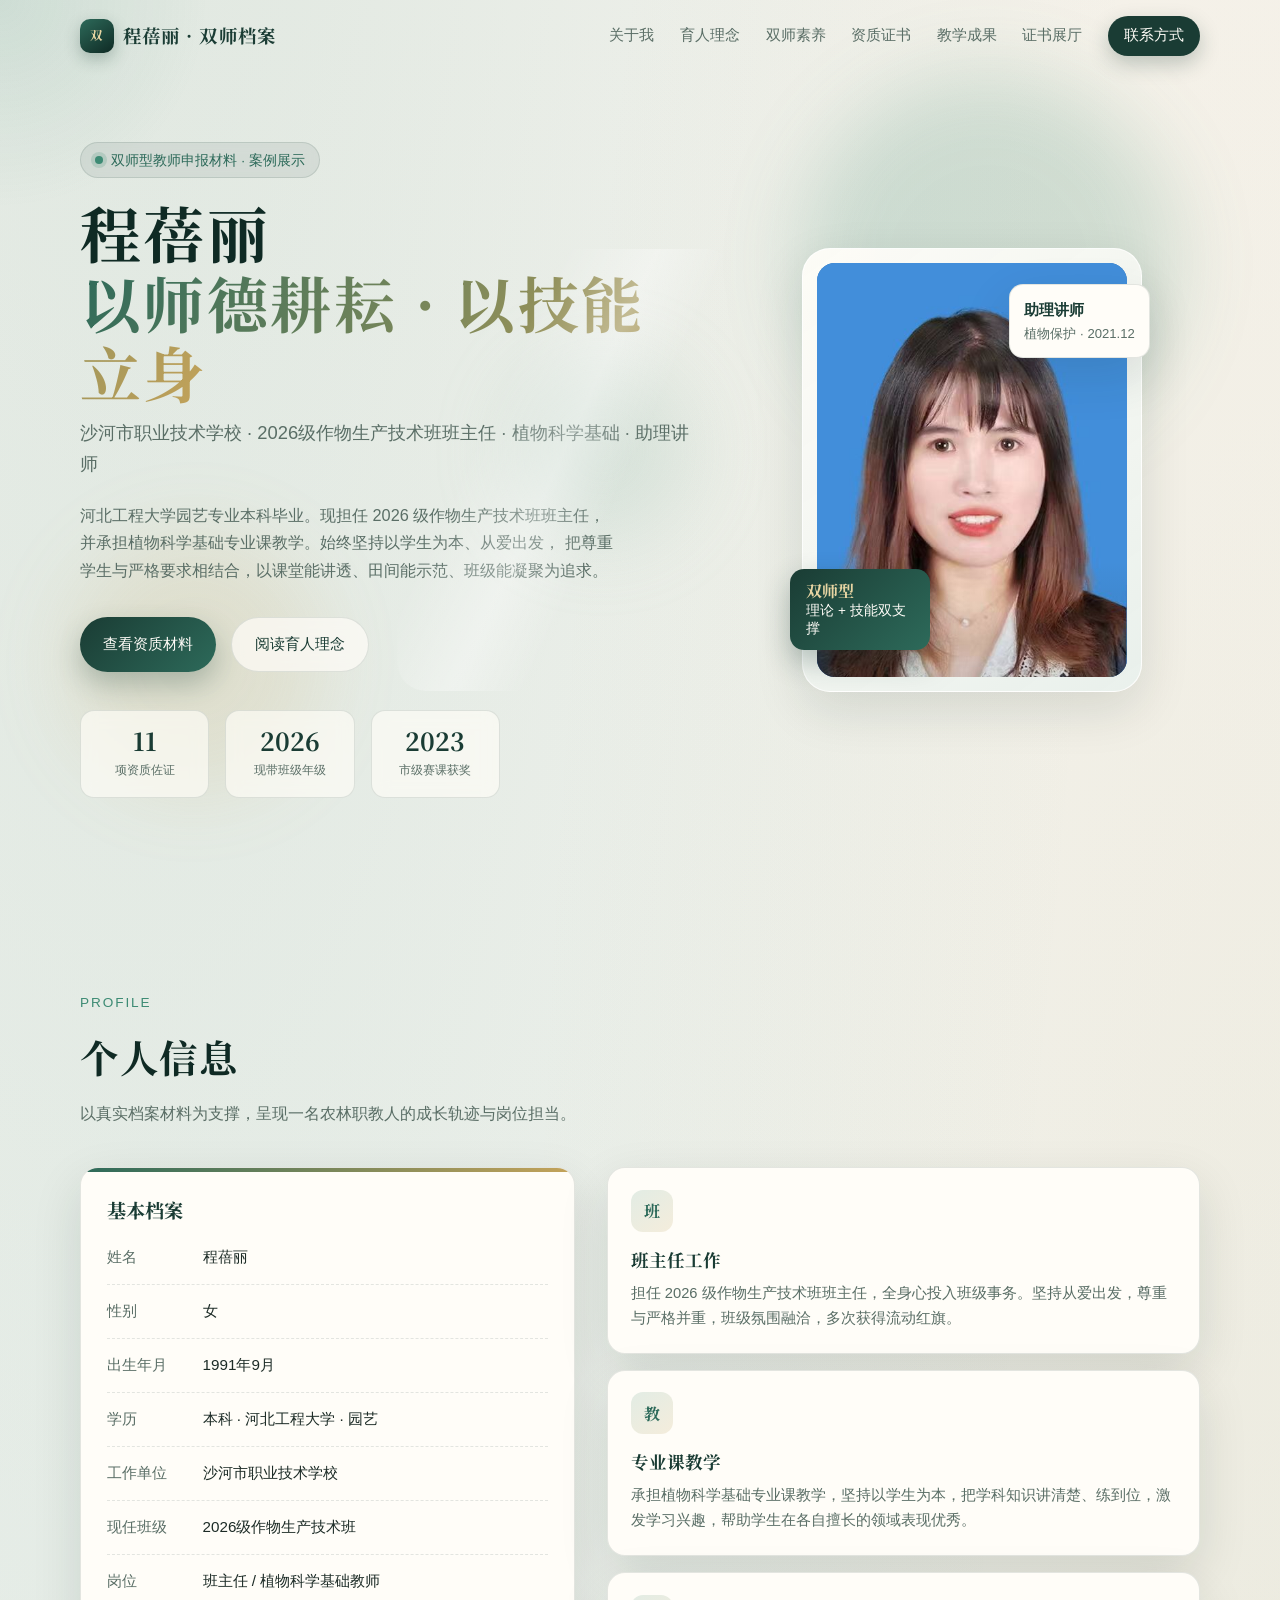
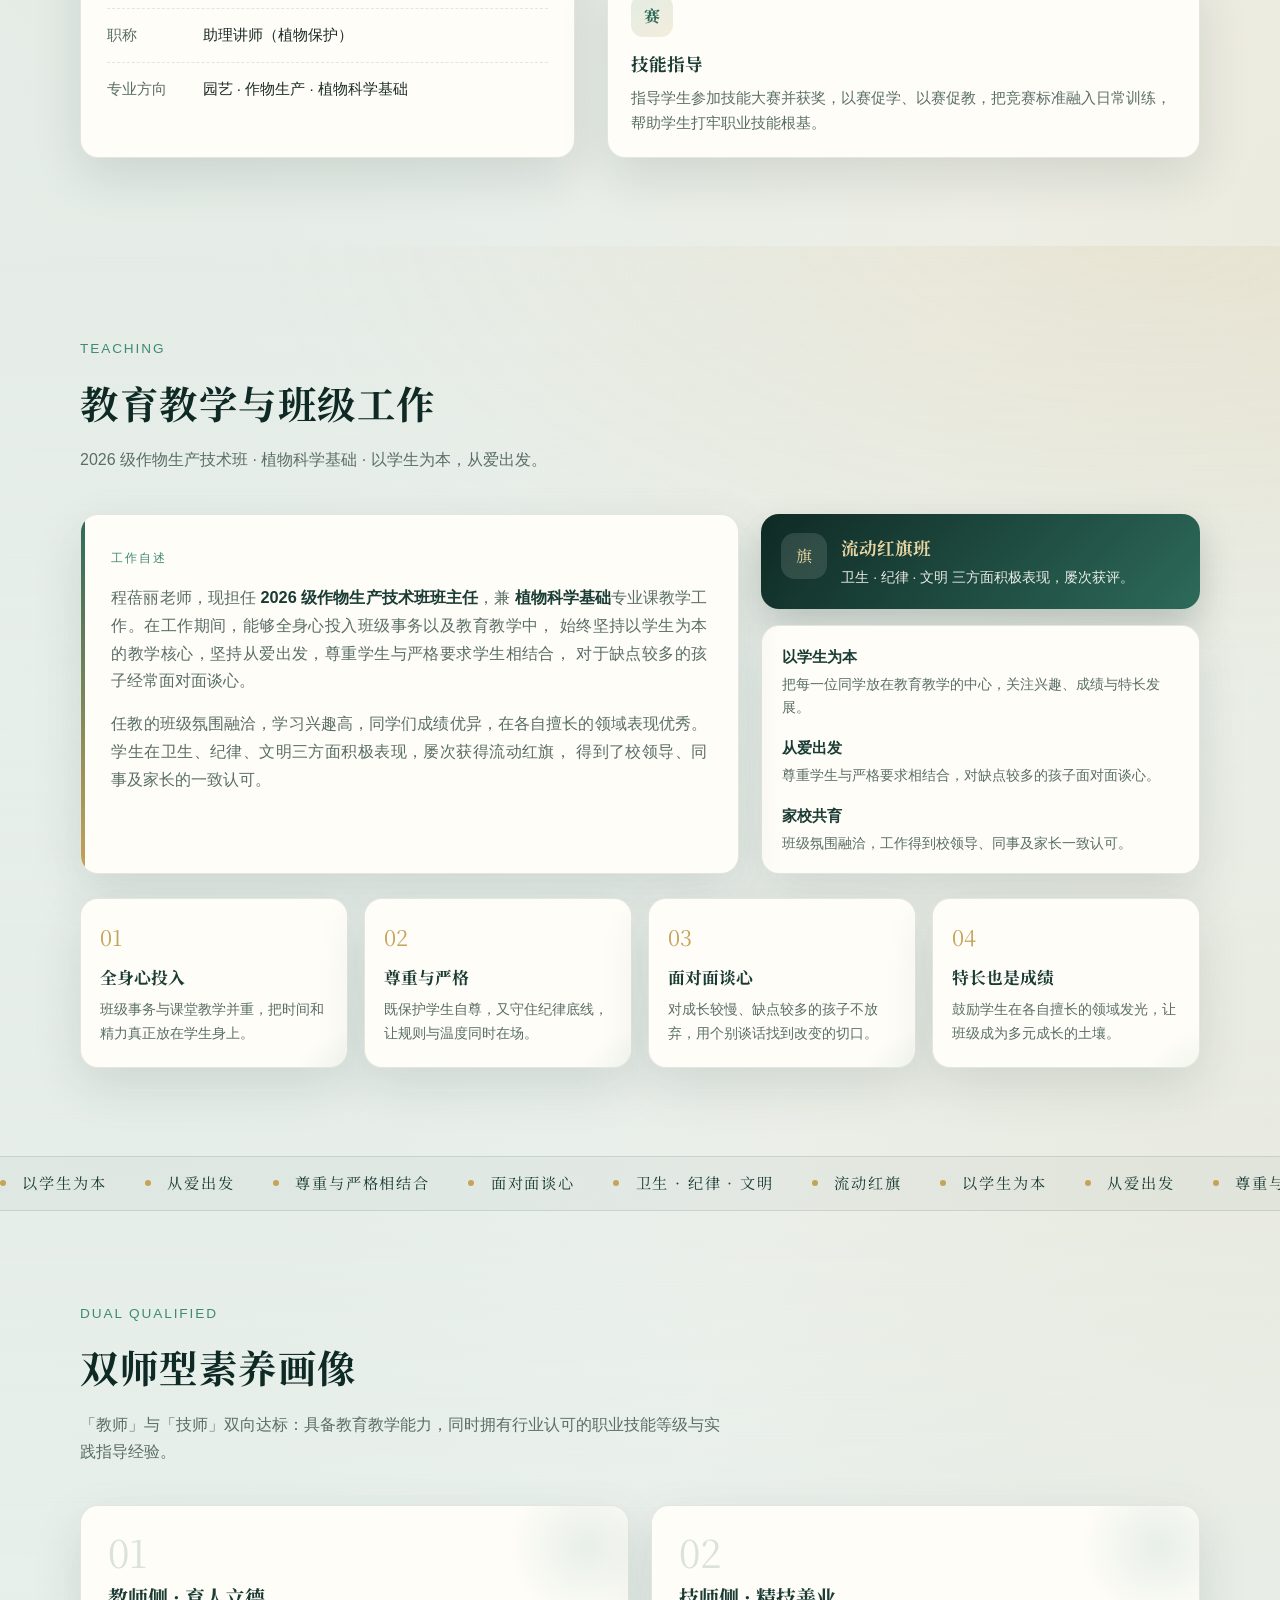
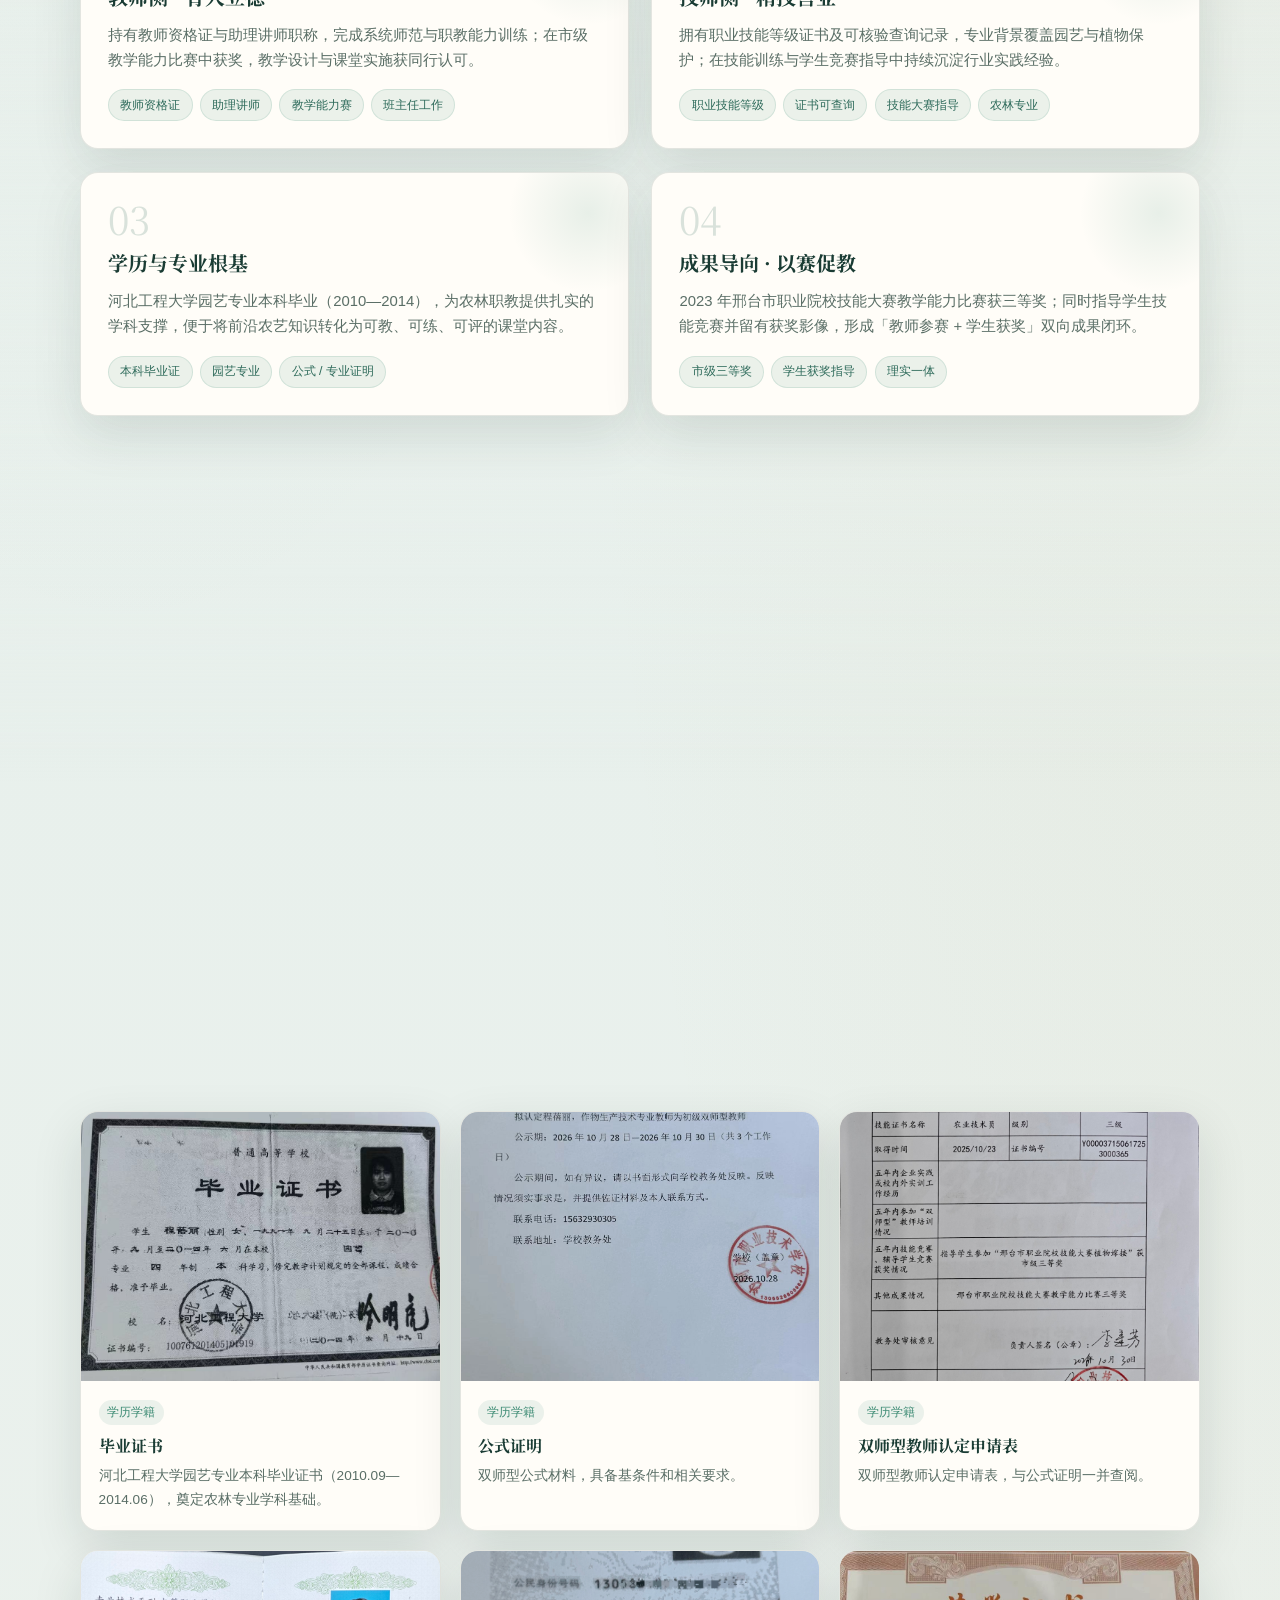
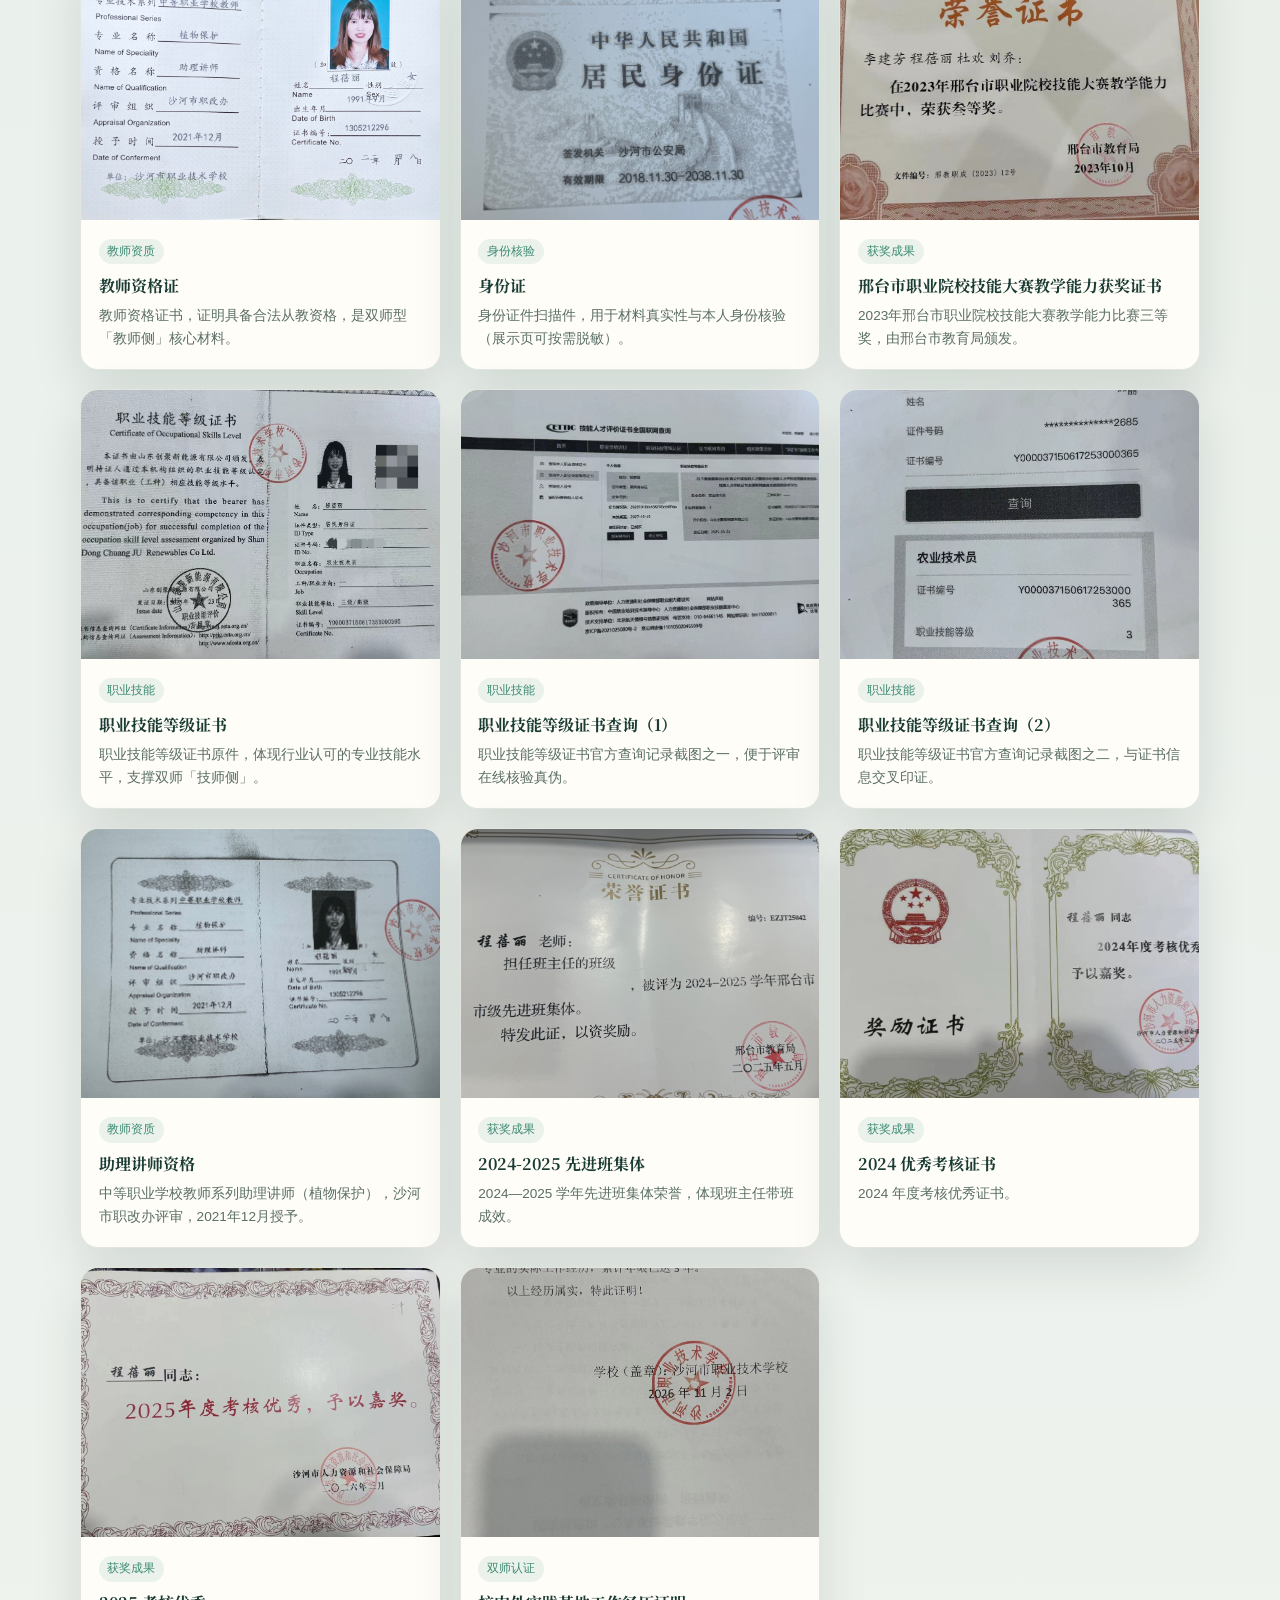
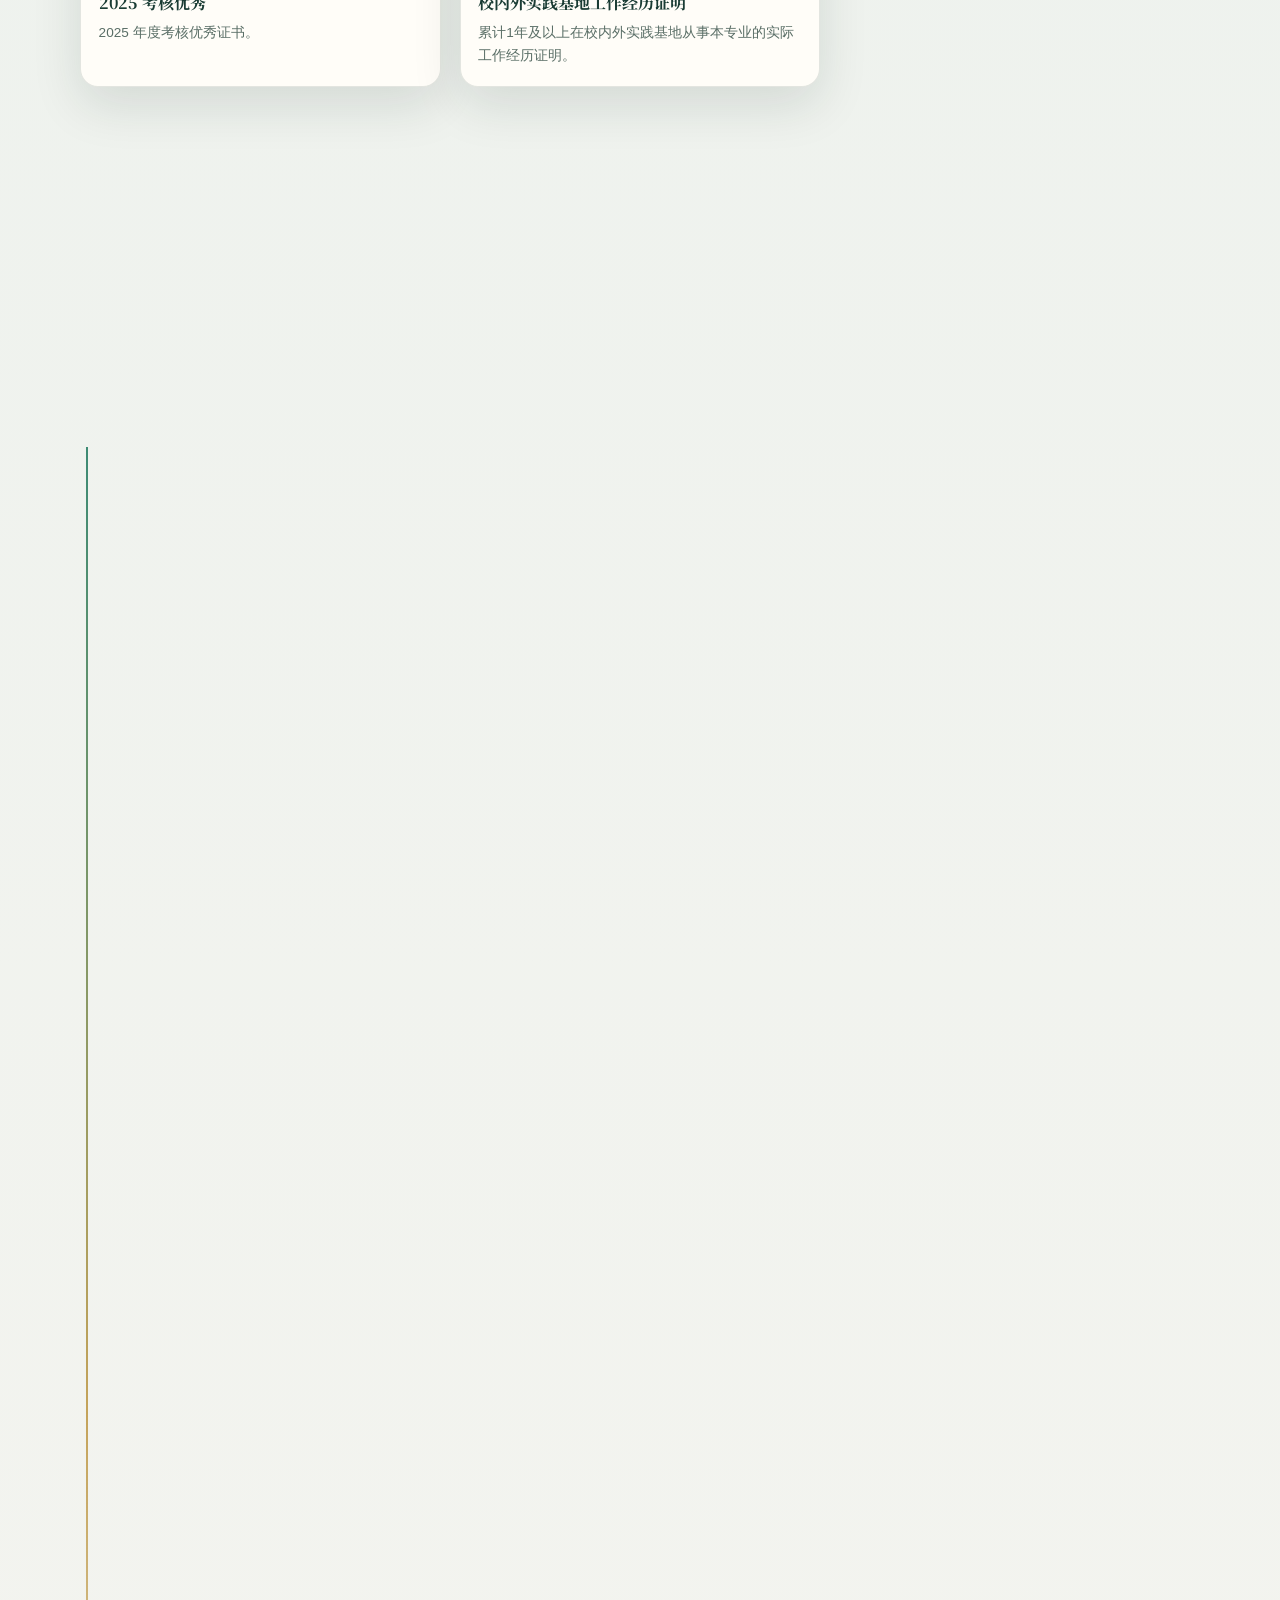
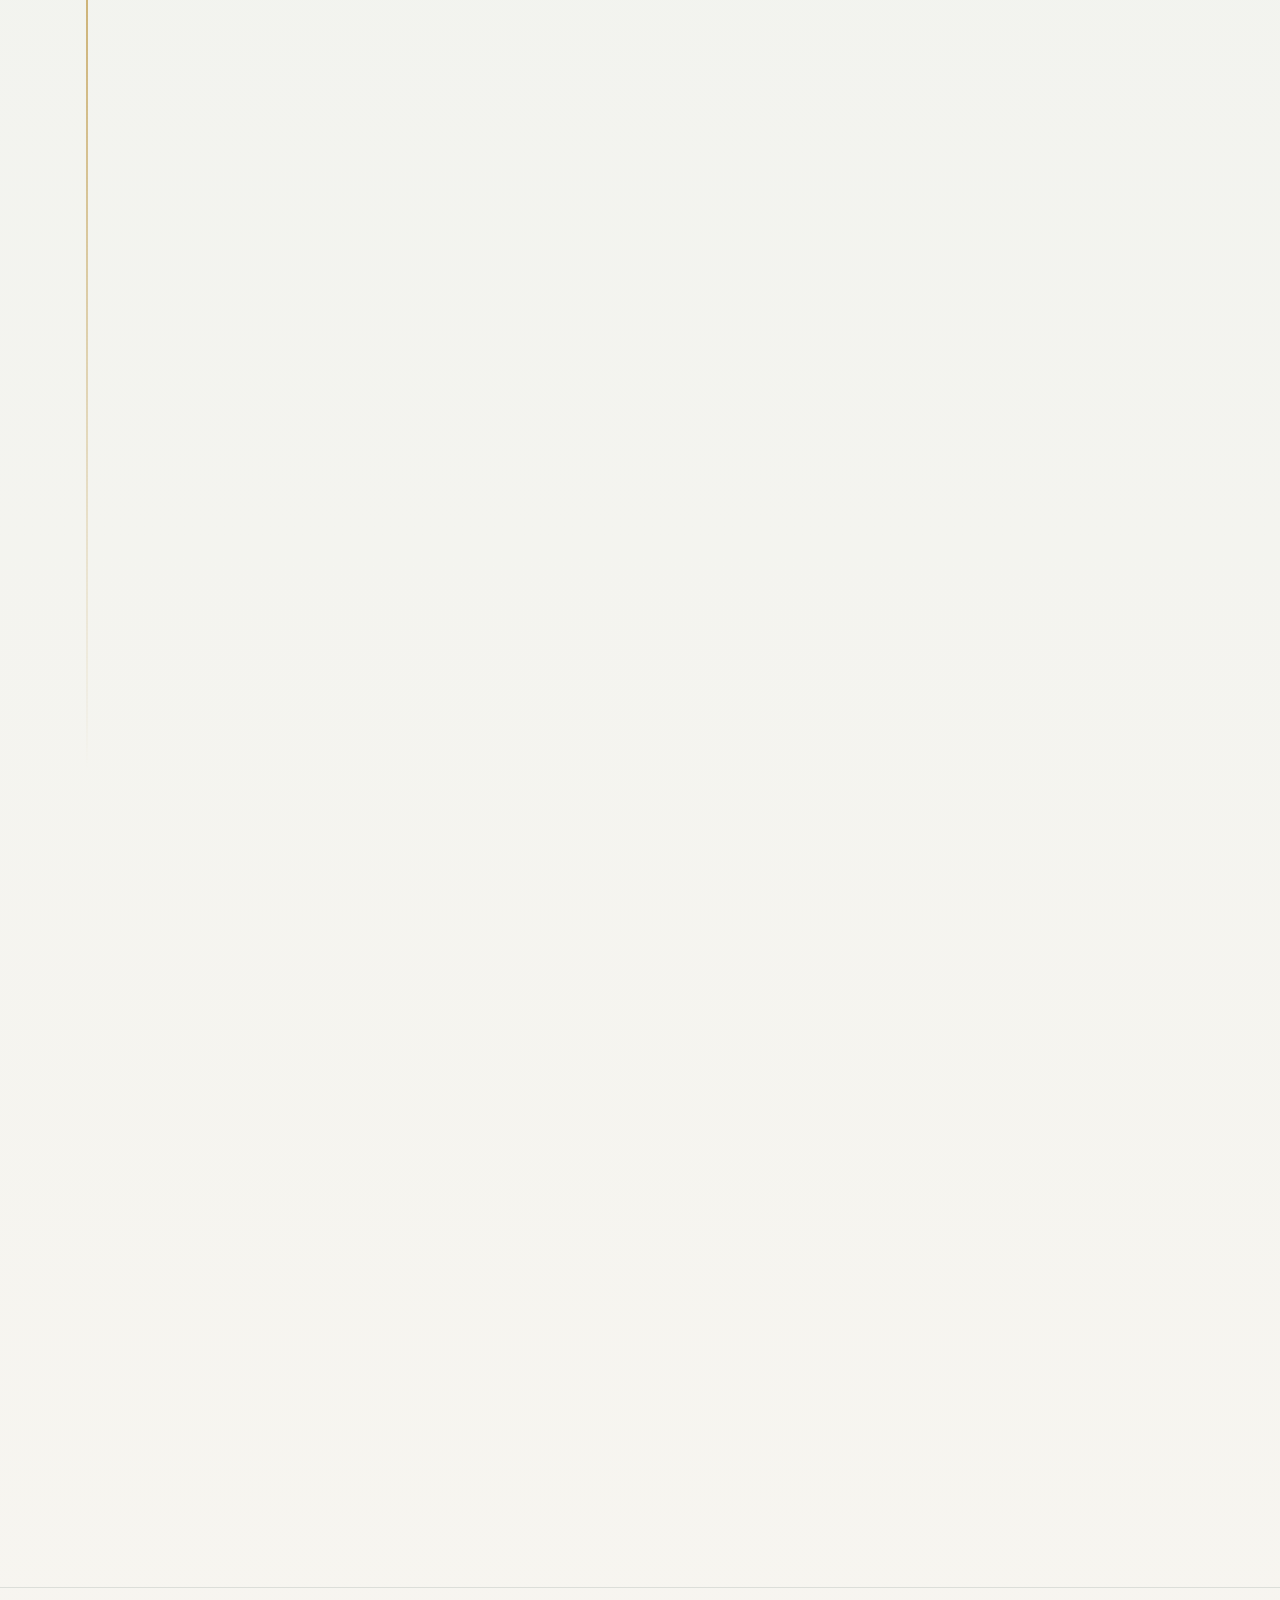
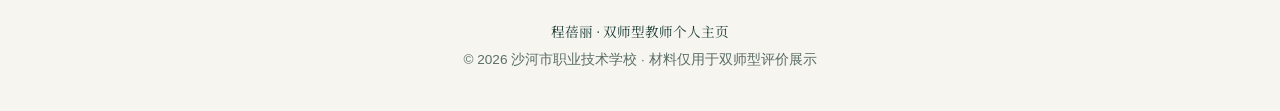
==== commit abdcf955: "Update index.html" ====
--- a/shuangshi/index.html
+++ b/shuangshi/index.html
@@ -215,6 +215,7 @@
       <div class="motto-track">
         <span>以学生为本</span><span>从爱出发</span><span>尊重与严格相结合</span><span>面对面谈心</span><span>卫生 · 纪律 · 文明</span><span>流动红旗</span>
         <span>以学生为本</span><span>从爱出发</span><span>尊重与严格相结合</span><span>面对面谈心</span><span>卫生 · 纪律 · 文明</span><span>流动红旗</span>
+		<span>以学生为本</span><span>从爱出发</span><span>尊重与严格相结合</span><span>面对面谈心</span><span>卫生 · 纪律 · 文明</span><span>流动红旗</span>
       </div>
     </div>
 
